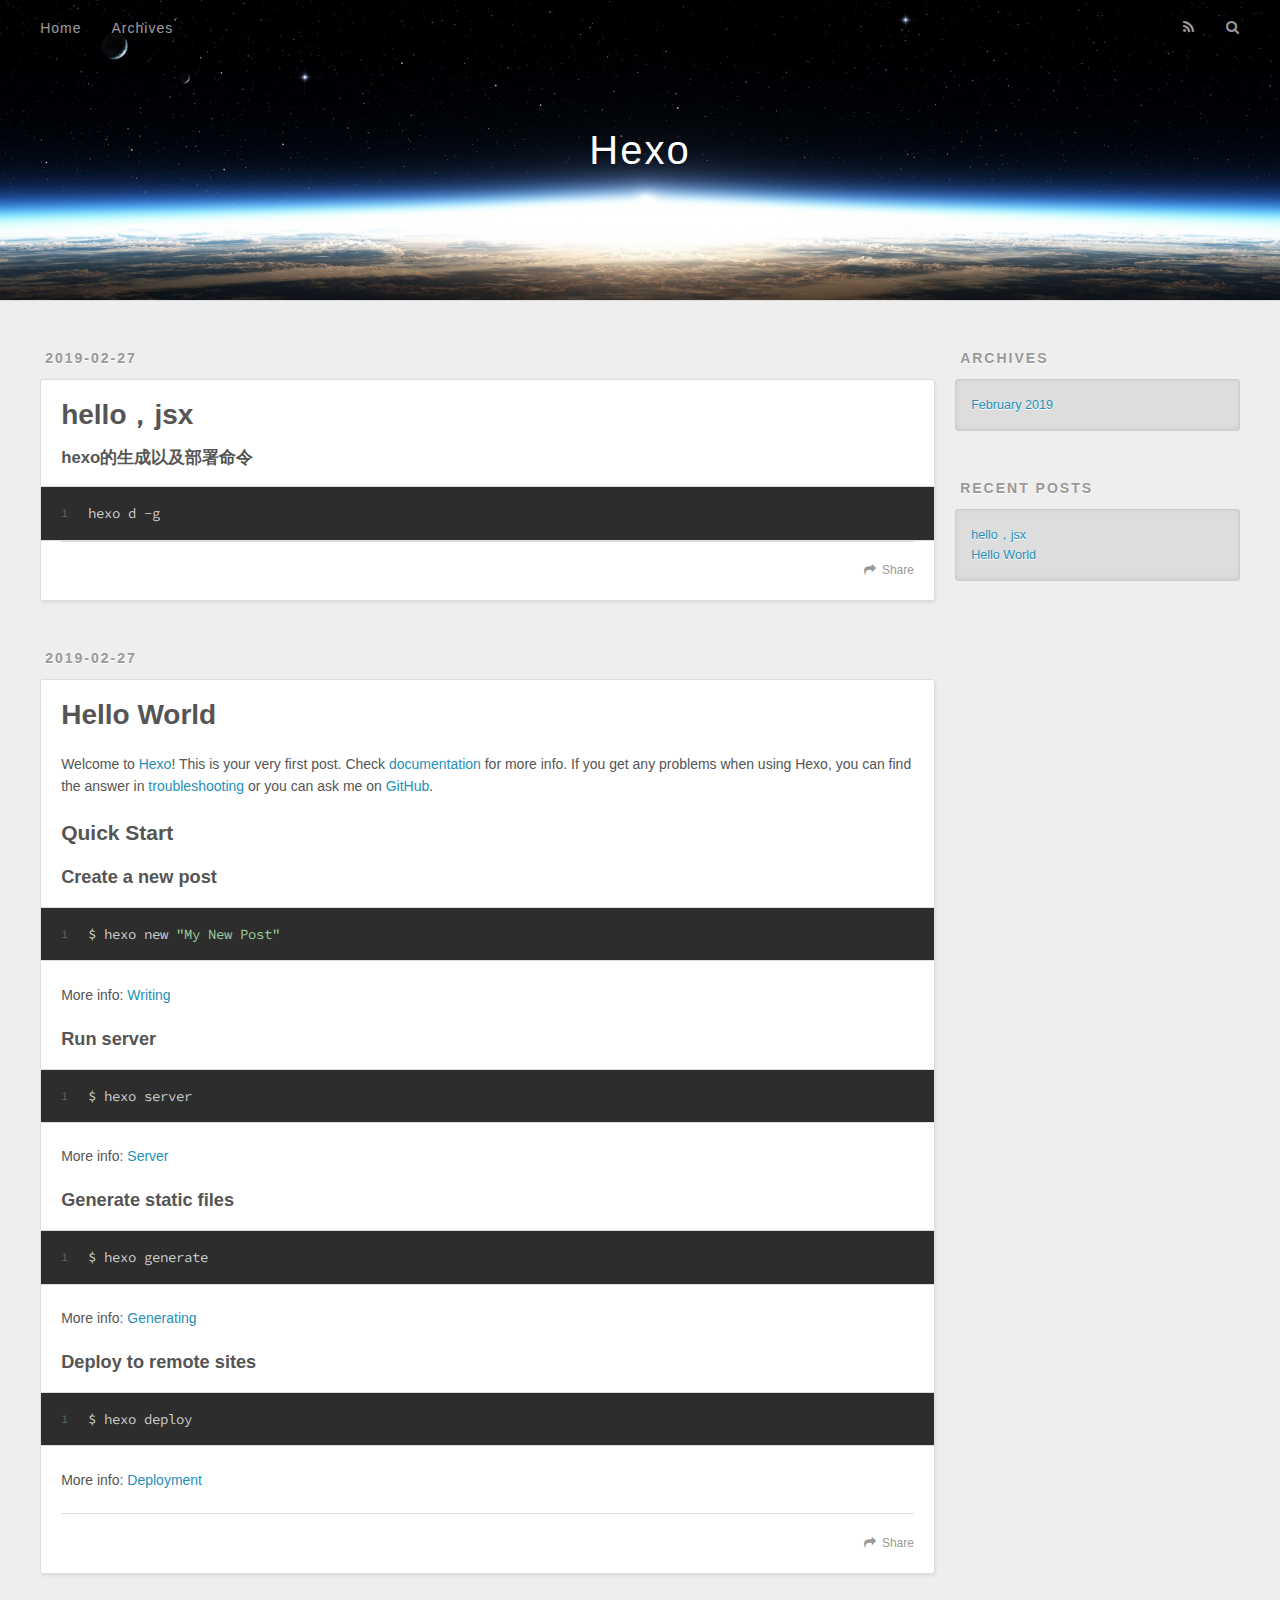
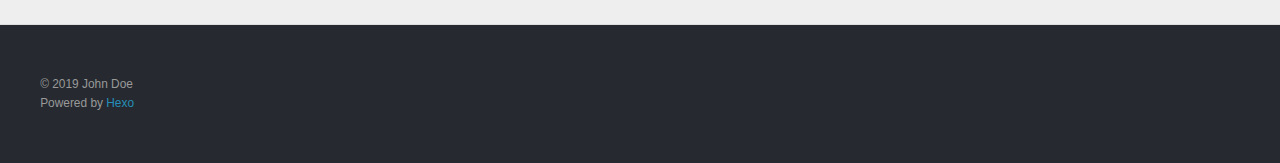
==== index.html @ 682e6e48 "Site updated: 2019-02-27 10:21:34" ====
<!DOCTYPE html>
<html>
<head><meta name="generator" content="Hexo 3.8.0">
  <meta charset="utf-8">
  

  
  <title>Hexo</title>
  <meta name="viewport" content="width=device-width, initial-scale=1, maximum-scale=1">
  <meta property="og:type" content="website">
<meta property="og:title" content="Hexo">
<meta property="og:url" content="http://yoursite.com/index.html">
<meta property="og:site_name" content="Hexo">
<meta property="og:locale" content="default">
<meta name="twitter:card" content="summary">
<meta name="twitter:title" content="Hexo">
  
    <link rel="alternate" href="/atom.xml" title="Hexo" type="application/atom+xml">
  
  
    <link rel="icon" href="/favicon.png">
  
  
    <link href="//fonts.googleapis.com/css?family=Source+Code+Pro" rel="stylesheet" type="text/css">
  
  <link rel="stylesheet" href="/css/style.css">
</head>
</html>
<body>
  <div id="container">
    <div id="wrap">
      <header id="header">
  <div id="banner"></div>
  <div id="header-outer" class="outer">
    <div id="header-title" class="inner">
      <h1 id="logo-wrap">
        <a href="/" id="logo">Hexo</a>
      </h1>
      
    </div>
    <div id="header-inner" class="inner">
      <nav id="main-nav">
        <a id="main-nav-toggle" class="nav-icon"></a>
        
          <a class="main-nav-link" href="/">Home</a>
        
          <a class="main-nav-link" href="/archives">Archives</a>
        
      </nav>
      <nav id="sub-nav">
        
          <a id="nav-rss-link" class="nav-icon" href="/atom.xml" title="RSS Feed"></a>
        
        <a id="nav-search-btn" class="nav-icon" title="Search"></a>
      </nav>
      <div id="search-form-wrap">
        <form action="//google.com/search" method="get" accept-charset="UTF-8" class="search-form"><input type="search" name="q" class="search-form-input" placeholder="Search"><button type="submit" class="search-form-submit">&#xF002;</button><input type="hidden" name="sitesearch" value="http://yoursite.com"></form>
      </div>
    </div>
  </div>
</header>
      <div class="outer">
        <section id="main">
  
    <article id="post-hello，jsx" class="article article-type-post" itemscope itemprop="blogPost">
  <div class="article-meta">
    <a href="/2019/02/27/hello，jsx/" class="article-date">
  <time datetime="2019-02-27T02:18:05.000Z" itemprop="datePublished">2019-02-27</time>
</a>
    
  </div>
  <div class="article-inner">
    
    
      <header class="article-header">
        
  
    <h1 itemprop="name">
      <a class="article-title" href="/2019/02/27/hello，jsx/">hello，jsx</a>
    </h1>
  

      </header>
    
    <div class="article-entry" itemprop="articleBody">
      
        <h4 id="hexo的生成以及部署命令"><a href="#hexo的生成以及部署命令" class="headerlink" title="hexo的生成以及部署命令"></a>hexo的生成以及部署命令</h4><figure class="highlight plain"><table><tr><td class="gutter"><pre><span class="line">1</span><br></pre></td><td class="code"><pre><span class="line">hexo d -g</span><br></pre></td></tr></table></figure>
      
    </div>
    <footer class="article-footer">
      <a data-url="http://yoursite.com/2019/02/27/hello，jsx/" data-id="cjsmkq6uz0000lksc12qudi3o" class="article-share-link">Share</a>
      
      
    </footer>
  </div>
  
</article>


  
    <article id="post-hello-world" class="article article-type-post" itemscope itemprop="blogPost">
  <div class="article-meta">
    <a href="/2019/02/27/hello-world/" class="article-date">
  <time datetime="2019-02-27T01:06:11.796Z" itemprop="datePublished">2019-02-27</time>
</a>
    
  </div>
  <div class="article-inner">
    
    
      <header class="article-header">
        
  
    <h1 itemprop="name">
      <a class="article-title" href="/2019/02/27/hello-world/">Hello World</a>
    </h1>
  

      </header>
    
    <div class="article-entry" itemprop="articleBody">
      
        <p>Welcome to <a href="https://hexo.io/" target="_blank" rel="noopener">Hexo</a>! This is your very first post. Check <a href="https://hexo.io/docs/" target="_blank" rel="noopener">documentation</a> for more info. If you get any problems when using Hexo, you can find the answer in <a href="https://hexo.io/docs/troubleshooting.html" target="_blank" rel="noopener">troubleshooting</a> or you can ask me on <a href="https://github.com/hexojs/hexo/issues" target="_blank" rel="noopener">GitHub</a>.</p>
<h2 id="Quick-Start"><a href="#Quick-Start" class="headerlink" title="Quick Start"></a>Quick Start</h2><h3 id="Create-a-new-post"><a href="#Create-a-new-post" class="headerlink" title="Create a new post"></a>Create a new post</h3><figure class="highlight bash"><table><tr><td class="gutter"><pre><span class="line">1</span><br></pre></td><td class="code"><pre><span class="line">$ hexo new <span class="string">"My New Post"</span></span><br></pre></td></tr></table></figure>
<p>More info: <a href="https://hexo.io/docs/writing.html" target="_blank" rel="noopener">Writing</a></p>
<h3 id="Run-server"><a href="#Run-server" class="headerlink" title="Run server"></a>Run server</h3><figure class="highlight bash"><table><tr><td class="gutter"><pre><span class="line">1</span><br></pre></td><td class="code"><pre><span class="line">$ hexo server</span><br></pre></td></tr></table></figure>
<p>More info: <a href="https://hexo.io/docs/server.html" target="_blank" rel="noopener">Server</a></p>
<h3 id="Generate-static-files"><a href="#Generate-static-files" class="headerlink" title="Generate static files"></a>Generate static files</h3><figure class="highlight bash"><table><tr><td class="gutter"><pre><span class="line">1</span><br></pre></td><td class="code"><pre><span class="line">$ hexo generate</span><br></pre></td></tr></table></figure>
<p>More info: <a href="https://hexo.io/docs/generating.html" target="_blank" rel="noopener">Generating</a></p>
<h3 id="Deploy-to-remote-sites"><a href="#Deploy-to-remote-sites" class="headerlink" title="Deploy to remote sites"></a>Deploy to remote sites</h3><figure class="highlight bash"><table><tr><td class="gutter"><pre><span class="line">1</span><br></pre></td><td class="code"><pre><span class="line">$ hexo deploy</span><br></pre></td></tr></table></figure>
<p>More info: <a href="https://hexo.io/docs/deployment.html" target="_blank" rel="noopener">Deployment</a></p>

      
    </div>
    <footer class="article-footer">
      <a data-url="http://yoursite.com/2019/02/27/hello-world/" data-id="cjsmkq6vf0001lksc6c0e99sz" class="article-share-link">Share</a>
      
      
    </footer>
  </div>
  
</article>


  


</section>
        
          <aside id="sidebar">
  
    

  
    

  
    
  
    
  <div class="widget-wrap">
    <h3 class="widget-title">Archives</h3>
    <div class="widget">
      <ul class="archive-list"><li class="archive-list-item"><a class="archive-list-link" href="/archives/2019/02/">February 2019</a></li></ul>
    </div>
  </div>


  
    
  <div class="widget-wrap">
    <h3 class="widget-title">Recent Posts</h3>
    <div class="widget">
      <ul>
        
          <li>
            <a href="/2019/02/27/hello，jsx/">hello，jsx</a>
          </li>
        
          <li>
            <a href="/2019/02/27/hello-world/">Hello World</a>
          </li>
        
      </ul>
    </div>
  </div>

  
</aside>
        
      </div>
      <footer id="footer">
  
  <div class="outer">
    <div id="footer-info" class="inner">
      &copy; 2019 John Doe<br>
      Powered by <a href="http://hexo.io/" target="_blank">Hexo</a>
    </div>
  </div>
</footer>
    </div>
    <nav id="mobile-nav">
  
    <a href="/" class="mobile-nav-link">Home</a>
  
    <a href="/archives" class="mobile-nav-link">Archives</a>
  
</nav>
    

<script src="//ajax.googleapis.com/ajax/libs/jquery/2.0.3/jquery.min.js"></script>


  <link rel="stylesheet" href="/fancybox/jquery.fancybox.css">
  <script src="/fancybox/jquery.fancybox.pack.js"></script>


<script src="/js/script.js"></script>



  </div>
</body>
</html>
---- css/style.css ----
body {
  width: 100%;
}
body:before,
body:after {
  content: "";
  display: table;
}
body:after {
  clear: both;
}
html,
body,
div,
span,
applet,
object,
iframe,
h1,
h2,
h3,
h4,
h5,
h6,
p,
blockquote,
pre,
a,
abbr,
acronym,
address,
big,
cite,
code,
del,
dfn,
em,
img,
ins,
kbd,
q,
s,
samp,
small,
strike,
strong,
sub,
sup,
tt,
var,
dl,
dt,
dd,
ol,
ul,
li,
fieldset,
form,
label,
legend,
table,
caption,
tbody,
tfoot,
thead,
tr,
th,
td {
  margin: 0;
  padding: 0;
  border: 0;
  outline: 0;
  font-weight: inherit;
  font-style: inherit;
  font-family: inherit;
  font-size: 100%;
  vertical-align: baseline;
}
body {
  line-height: 1;
  color: #000;
  background: #fff;
}
ol,
ul {
  list-style: none;
}
table {
  border-collapse: separate;
  border-spacing: 0;
  vertical-align: middle;
}
caption,
th,
td {
  text-align: left;
  font-weight: normal;
  vertical-align: middle;
}
a img {
  border: none;
}
input,
button {
  margin: 0;
  padding: 0;
}
input::-moz-focus-inner,
button::-moz-focus-inner {
  border: 0;
  padding: 0;
}
@font-face {
  font-family: FontAwesome;
  font-style: normal;
  font-weight: normal;
  src: url("fonts/fontawesome-webfont.eot?v=#4.0.3");
  src: url("fonts/fontawesome-webfont.eot?#iefix&v=#4.0.3") format("embedded-opentype"), url("fonts/fontawesome-webfont.woff?v=#4.0.3") format("woff"), url("fonts/fontawesome-webfont.ttf?v=#4.0.3") format("truetype"), url("fonts/fontawesome-webfont.svg#fontawesomeregular?v=#4.0.3") format("svg");
}
html,
body,
#container {
  height: 100%;
}
body {
  background: #eee;
  font: 14px -apple-system, BlinkMacSystemFont, "Segoe UI", "Roboto", "Oxygen", "Ubuntu", "Cantarell", "Fira Sans", "Droid Sans", "Helvetica Neue", sans-serif;
  -webkit-text-size-adjust: 100%;
}
.outer {
  max-width: 1220px;
  margin: 0 auto;
  padding: 0 20px;
}
.outer:before,
.outer:after {
  content: "";
  display: table;
}
.outer:after {
  clear: both;
}
.inner {
  display: inline;
  float: left;
  width: 98.33333333333333%;
  margin: 0 0.833333333333333%;
}
.left,
.alignleft {
  float: left;
}
.right,
.alignright {
  float: right;
}
.clear {
  clear: both;
}
#container {
  position: relative;
}
.mobile-nav-on {
  overflow: hidden;
}
#wrap {
  height: 100%;
  width: 100%;
  position: absolute;
  top: 0;
  left: 0;
  -webkit-transition: 0.2s ease-out;
  -moz-transition: 0.2s ease-out;
  -ms-transition: 0.2s ease-out;
  transition: 0.2s ease-out;
  z-index: 1;
  background: #eee;
}
.mobile-nav-on #wrap {
  left: 280px;
}
@media screen and (min-width: 768px) {
  #main {
    display: inline;
    float: left;
    width: 73.33333333333333%;
    margin: 0 0.833333333333333%;
  }
}
.article-date,
.article-category-link,
.archive-year,
.widget-title {
  text-decoration: none;
  text-transform: uppercase;
  letter-spacing: 2px;
  color: #999;
  margin-bottom: 1em;
  margin-left: 5px;
  line-height: 1em;
  text-shadow: 0 1px #fff;
  font-weight: bold;
}
.article-inner,
.archive-article-inner {
  background: #fff;
  -webkit-box-shadow: 1px 2px 3px #ddd;
  box-shadow: 1px 2px 3px #ddd;
  border: 1px solid #ddd;
  border-radius: 3px;
}
.article-entry h1,
.widget h1 {
  font-size: 2em;
}
.article-entry h2,
.widget h2 {
  font-size: 1.5em;
}
.article-entry h3,
.widget h3 {
  font-size: 1.3em;
}
.article-entry h4,
.widget h4 {
  font-size: 1.2em;
}
.article-entry h5,
.widget h5 {
  font-size: 1em;
}
.article-entry h6,
.widget h6 {
  font-size: 1em;
  color: #999;
}
.article-entry hr,
.widget hr {
  border: 1px dashed #ddd;
}
.article-entry strong,
.widget strong {
  font-weight: bold;
}
.article-entry em,
.widget em,
.article-entry cite,
.widget cite {
  font-style: italic;
}
.article-entry sup,
.widget sup,
.article-entry sub,
.widget sub {
  font-size: 0.75em;
  line-height: 0;
  position: relative;
  vertical-align: baseline;
}
.article-entry sup,
.widget sup {
  top: -0.5em;
}
.article-entry sub,
.widget sub {
  bottom: -0.2em;
}
.article-entry small,
.widget small {
  font-size: 0.85em;
}
.article-entry acronym,
.widget acronym,
.article-entry abbr,
.widget abbr {
  border-bottom: 1px dotted;
}
.article-entry ul,
.widget ul,
.article-entry ol,
.widget ol,
.article-entry dl,
.widget dl {
  margin: 0 20px;
  line-height: 1.6em;
}
.article-entry ul ul,
.widget ul ul,
.article-entry ol ul,
.widget ol ul,
.article-entry ul ol,
.widget ul ol,
.article-entry ol ol,
.widget ol ol {
  margin-top: 0;
  margin-bottom: 0;
}
.article-entry ul,
.widget ul {
  list-style: disc;
}
.article-entry ol,
.widget ol {
  list-style: decimal;
}
.article-entry dt,
.widget dt {
  font-weight: bold;
}
#header {
  height: 300px;
  position: relative;
  border-bottom: 1px solid #ddd;
}
#header:before,
#header:after {
  content: "";
  position: absolute;
  left: 0;
  right: 0;
  height: 40px;
}
#header:before {
  top: 0;
  background: -webkit-linear-gradient(rgba(0,0,0,0.2), transparent);
  background: -moz-linear-gradient(rgba(0,0,0,0.2), transparent);
  background: -ms-linear-gradient(rgba(0,0,0,0.2), transparent);
  background: linear-gradient(rgba(0,0,0,0.2), transparent);
}
#header:after {
  bottom: 0;
  background: -webkit-linear-gradient(transparent, rgba(0,0,0,0.2));
  background: -moz-linear-gradient(transparent, rgba(0,0,0,0.2));
  background: -ms-linear-gradient(transparent, rgba(0,0,0,0.2));
  background: linear-gradient(transparent, rgba(0,0,0,0.2));
}
#header-outer {
  height: 100%;
  position: relative;
}
#header-inner {
  position: relative;
  overflow: hidden;
}
#banner {
  position: absolute;
  top: 0;
  left: 0;
  width: 100%;
  height: 100%;
  background: url("images/banner.jpg") center #000;
  -webkit-background-size: cover;
  -moz-background-size: cover;
  background-size: cover;
  z-index: -1;
}
#header-title {
  text-align: center;
  height: 40px;
  position: absolute;
  top: 50%;
  left: 0;
  margin-top: -20px;
}
#logo,
#subtitle {
  text-decoration: none;
  color: #fff;
  font-weight: 300;
  text-shadow: 0 1px 4px rgba(0,0,0,0.3);
}
#logo {
  font-size: 40px;
  line-height: 40px;
  letter-spacing: 2px;
}
#subtitle {
  font-size: 16px;
  line-height: 16px;
  letter-spacing: 1px;
}
#subtitle-wrap {
  margin-top: 16px;
}
#main-nav {
  float: left;
  margin-left: -15px;
}
.nav-icon,
.main-nav-link {
  float: left;
  color: #fff;
  opacity: 0.6;
  text-decoration: none;
  text-shadow: 0 1px rgba(0,0,0,0.2);
  -webkit-transition: opacity 0.2s;
  -moz-transition: opacity 0.2s;
  -ms-transition: opacity 0.2s;
  transition: opacity 0.2s;
  display: block;
  padding: 20px 15px;
}
.nav-icon:hover,
.main-nav-link:hover {
  opacity: 1;
}
.nav-icon {
  font-family: FontAwesome;
  text-align: center;
  font-size: 14px;
  width: 14px;
  height: 14px;
  padding: 20px 15px;
  position: relative;
  cursor: pointer;
}
.main-nav-link {
  font-weight: 300;
  letter-spacing: 1px;
}
@media screen and (max-width: 479px) {
  .main-nav-link {
    display: none;
  }
}
#main-nav-toggle {
  display: none;
}
#main-nav-toggle:before {
  content: "\f0c9";
}
@media screen and (max-width: 479px) {
  #main-nav-toggle {
    display: block;
  }
}
#sub-nav {
  float: right;
  margin-right: -15px;
}
#nav-rss-link:before {
  content: "\f09e";
}
#nav-search-btn:before {
  content: "\f002";
}
#search-form-wrap {
  position: absolute;
  top: 15px;
  width: 150px;
  height: 30px;
  right: -150px;
  opacity: 0;
  -webkit-transition: 0.2s ease-out;
  -moz-transition: 0.2s ease-out;
  -ms-transition: 0.2s ease-out;
  transition: 0.2s ease-out;
}
#search-form-wrap.on {
  opacity: 1;
  right: 0;
}
@media screen and (max-width: 479px) {
  #search-form-wrap {
    width: 100%;
    right: -100%;
  }
}
.search-form {
  position: absolute;
  top: 0;
  left: 0;
  right: 0;
  background: #fff;
  padding: 5px 15px;
  border-radius: 15px;
  -webkit-box-shadow: 0 0 10px rgba(0,0,0,0.3);
  box-shadow: 0 0 10px rgba(0,0,0,0.3);
}
.search-form-input {
  border: none;
  background: none;
  color: #555;
  width: 100%;
  font: 13px -apple-system, BlinkMacSystemFont, "Segoe UI", "Roboto", "Oxygen", "Ubuntu", "Cantarell", "Fira Sans", "Droid Sans", "Helvetica Neue", sans-serif;
  outline: none;
}
.search-form-input::-webkit-search-results-decoration,
.search-form-input::-webkit-search-cancel-button {
  -webkit-appearance: none;
}
.search-form-submit {
  position: absolute;
  top: 50%;
  right: 10px;
  margin-top: -7px;
  font: 13px FontAwesome;
  border: none;
  background: none;
  color: #bbb;
  cursor: pointer;
}
.search-form-submit:hover,
.search-form-submit:focus {
  color: #777;
}
.article {
  margin: 50px 0;
}
.article-inner {
  overflow: hidden;
}
.article-meta:before,
.article-meta:after {
  content: "";
  display: table;
}
.article-meta:after {
  clear: both;
}
.article-date {
  float: left;
}
.article-category {
  float: left;
  line-height: 1em;
  color: #ccc;
  text-shadow: 0 1px #fff;
  margin-left: 8px;
}
.article-category:before {
  content: "\2022";
}
.article-category-link {
  margin: 0 12px 1em;
}
.article-header {
  padding: 20px 20px 0;
}
.article-title {
  text-decoration: none;
  font-size: 2em;
  font-weight: bold;
  color: #555;
  line-height: 1.1em;
  -webkit-transition: color 0.2s;
  -moz-transition: color 0.2s;
  -ms-transition: color 0.2s;
  transition: color 0.2s;
}
a.article-title:hover {
  color: #258fb8;
}
.article-entry {
  color: #555;
  padding: 0 20px;
}
.article-entry:before,
.article-entry:after {
  content: "";
  display: table;
}
.article-entry:after {
  clear: both;
}
.article-entry p,
.article-entry table {
  line-height: 1.6em;
  margin: 1.6em 0;
}
.article-entry h1,
.article-entry h2,
.article-entry h3,
.article-entry h4,
.article-entry h5,
.article-entry h6 {
  font-weight: bold;
}
.article-entry h1,
.article-entry h2,
.article-entry h3,
.article-entry h4,
.article-entry h5,
.article-entry h6 {
  line-height: 1.1em;
  margin: 1.1em 0;
}
.article-entry a {
  color: #258fb8;
  text-decoration: none;
}
.article-entry a:hover {
  text-decoration: underline;
}
.article-entry ul,
.article-entry ol,
.article-entry dl {
  margin-top: 1.6em;
  margin-bottom: 1.6em;
}
.article-entry img,
.article-entry video {
  max-width: 100%;
  height: auto;
  display: block;
  margin: auto;
}
.article-entry iframe {
  border: none;
}
.article-entry table {
  width: 100%;
  border-collapse: collapse;
  border-spacing: 0;
}
.article-entry th {
  font-weight: bold;
  border-bottom: 3px solid #ddd;
  padding-bottom: 0.5em;
}
.article-entry td {
  border-bottom: 1px solid #ddd;
  padding: 10px 0;
}
.article-entry blockquote {
  font-family: Georgia, "Times New Roman", serif;
  font-size: 1.4em;
  margin: 1.6em 20px;
  text-align: center;
}
.article-entry blockquote footer {
  font-size: 14px;
  margin: 1.6em 0;
  font-family: -apple-system, BlinkMacSystemFont, "Segoe UI", "Roboto", "Oxygen", "Ubuntu", "Cantarell", "Fira Sans", "Droid Sans", "Helvetica Neue", sans-serif;
}
.article-entry blockquote footer cite:before {
  content: "—";
  padding: 0 0.5em;
}
.article-entry .pullquote {
  text-align: left;
  width: 45%;
  margin: 0;
}
.article-entry .pullquote.left {
  margin-left: 0.5em;
  margin-right: 1em;
}
.article-entry .pullquote.right {
  margin-right: 0.5em;
  margin-left: 1em;
}
.article-entry .caption {
  color: #999;
  display: block;
  font-size: 0.9em;
  margin-top: 0.5em;
  position: relative;
  text-align: center;
}
.article-entry .video-container {
  position: relative;
  padding-top: 56.25%;
  height: 0;
  overflow: hidden;
}
.article-entry .video-container iframe,
.article-entry .video-container object,
.article-entry .video-container embed {
  position: absolute;
  top: 0;
  left: 0;
  width: 100%;
  height: 100%;
  margin-top: 0;
}
.article-more-link a {
  display: inline-block;
  line-height: 1em;
  padding: 6px 15px;
  border-radius: 15px;
  background: #eee;
  color: #999;
  text-shadow: 0 1px #fff;
  text-decoration: none;
}
.article-more-link a:hover {
  background: #258fb8;
  color: #fff;
  text-decoration: none;
  text-shadow: 0 1px #1e7293;
}
.article-footer {
  font-size: 0.85em;
  line-height: 1.6em;
  border-top: 1px solid #ddd;
  padding-top: 1.6em;
  margin: 0 20px 20px;
}
.article-footer:before,
.article-footer:after {
  content: "";
  display: table;
}
.article-footer:after {
  clear: both;
}
.article-footer a {
  color: #999;
  text-decoration: none;
}
.article-footer a:hover {
  color: #555;
}
.article-tag-list-item {
  float: left;
  margin-right: 10px;
}
.article-tag-list-link:before {
  content: "#";
}
.article-comment-link {
  float: right;
}
.article-comment-link:before {
  content: "\f075";
  font-family: FontAwesome;
  padding-right: 8px;
}
.article-share-link {
  cursor: pointer;
  float: right;
  margin-left: 20px;
}
.article-share-link:before {
  content: "\f064";
  font-family: FontAwesome;
  padding-right: 6px;
}
#article-nav {
  position: relative;
}
#article-nav:before,
#article-nav:after {
  content: "";
  display: table;
}
#article-nav:after {
  clear: both;
}
@media screen and (min-width: 768px) {
  #article-nav {
    margin: 50px 0;
  }
  #article-nav:before {
    width: 8px;
    height: 8px;
    position: absolute;
    top: 50%;
    left: 50%;
    margin-top: -4px;
    margin-left: -4px;
    content: "";
    border-radius: 50%;
    background: #ddd;
    -webkit-box-shadow: 0 1px 2px #fff;
    box-shadow: 0 1px 2px #fff;
  }
}
.article-nav-link-wrap {
  text-decoration: none;
  text-shadow: 0 1px #fff;
  color: #999;
  -webkit-box-sizing: border-box;
  -moz-box-sizing: border-box;
  box-sizing: border-box;
  margin-top: 50px;
  text-align: center;
  display: block;
}
.article-nav-link-wrap:hover {
  color: #555;
}
@media screen and (min-width: 768px) {
  .article-nav-link-wrap {
    width: 50%;
    margin-top: 0;
  }
}
@media screen and (min-width: 768px) {
  #article-nav-newer {
    float: left;
    text-align: right;
    padding-right: 20px;
  }
}
@media screen and (min-width: 768px) {
  #article-nav-older {
    float: right;
    text-align: left;
    padding-left: 20px;
  }
}
.article-nav-caption {
  text-transform: uppercase;
  letter-spacing: 2px;
  color: #ddd;
  line-height: 1em;
  font-weight: bold;
}
#article-nav-newer .article-nav-caption {
  margin-right: -2px;
}
.article-nav-title {
  font-size: 0.85em;
  line-height: 1.6em;
  margin-top: 0.5em;
}
.article-share-box {
  position: absolute;
  display: none;
  background: #fff;
  -webkit-box-shadow: 1px 2px 10px rgba(0,0,0,0.2);
  box-shadow: 1px 2px 10px rgba(0,0,0,0.2);
  border-radius: 3px;
  margin-left: -145px;
  overflow: hidden;
  z-index: 1;
}
.article-share-box.on {
  display: block;
}
.article-share-input {
  width: 100%;
  background: none;
  -webkit-box-sizing: border-box;
  -moz-box-sizing: border-box;
  box-sizing: border-box;
  font: 14px -apple-system, BlinkMacSystemFont, "Segoe UI", "Roboto", "Oxygen", "Ubuntu", "Cantarell", "Fira Sans", "Droid Sans", "Helvetica Neue", sans-serif;
  padding: 0 15px;
  color: #555;
  outline: none;
  border: 1px solid #ddd;
  border-radius: 3px 3px 0 0;
  height: 36px;
  line-height: 36px;
}
.article-share-links {
  background: #eee;
}
.article-share-links:before,
.article-share-links:after {
  content: "";
  display: table;
}
.article-share-links:after {
  clear: both;
}
.article-share-twitter,
.article-share-facebook,
.article-share-pinterest,
.article-share-google {
  width: 50px;
  height: 36px;
  display: block;
  float: left;
  position: relative;
  color: #999;
  text-shadow: 0 1px #fff;
}
.article-share-twitter:before,
.article-share-facebook:before,
.article-share-pinterest:before,
.article-share-google:before {
  font-size: 20px;
  font-family: FontAwesome;
  width: 20px;
  height: 20px;
  position: absolute;
  top: 50%;
  left: 50%;
  margin-top: -10px;
  margin-left: -10px;
  text-align: center;
}
.article-share-twitter:hover,
.article-share-facebook:hover,
.article-share-pinterest:hover,
.article-share-google:hover {
  color: #fff;
}
.article-share-twitter:before {
  content: "\f099";
}
.article-share-twitter:hover {
  background: #00aced;
  text-shadow: 0 1px #008abe;
}
.article-share-facebook:before {
  content: "\f09a";
}
.article-share-facebook:hover {
  background: #3b5998;
  text-shadow: 0 1px #2f477a;
}
.article-share-pinterest:before {
  content: "\f0d2";
}
.article-share-pinterest:hover {
  background: #cb2027;
  text-shadow: 0 1px #a21a1f;
}
.article-share-google:before {
  content: "\f0d5";
}
.article-share-google:hover {
  background: #dd4b39;
  text-shadow: 0 1px #be3221;
}
.article-gallery {
  background: #000;
  position: relative;
}
.article-gallery-photos {
  position: relative;
  overflow: hidden;
}
.article-gallery-img {
  display: none;
  max-width: 100%;
}
.article-gallery-img:first-child {
  display: block;
}
.article-gallery-img.loaded {
  position: absolute;
  display: block;
}
.article-gallery-img img {
  display: block;
  max-width: 100%;
  margin: 0 auto;
}
#comments {
  background: #fff;
  -webkit-box-shadow: 1px 2px 3px #ddd;
  box-shadow: 1px 2px 3px #ddd;
  padding: 20px;
  border: 1px solid #ddd;
  border-radius: 3px;
  margin: 50px 0;
}
#comments a {
  color: #258fb8;
}
.archives-wrap {
  margin: 50px 0;
}
.archives:before,
.archives:after {
  content: "";
  display: table;
}
.archives:after {
  clear: both;
}
.archive-year-wrap {
  margin-bottom: 1em;
}
.archives {
  -webkit-column-gap: 10px;
  -moz-column-gap: 10px;
  column-gap: 10px;
}
@media screen and (min-width: 480px) and (max-width: 767px) {
  .archives {
    -webkit-column-count: 2;
    -moz-column-count: 2;
    column-count: 2;
  }
}
@media screen and (min-width: 768px) {
  .archives {
    -webkit-column-count: 3;
    -moz-column-count: 3;
    column-count: 3;
  }
}
.archive-article {
  -webkit-column-break-inside: avoid;
  page-break-inside: avoid;
  overflow: hidden;
  break-inside: avoid-column;
}
.archive-article-inner {
  padding: 10px;
  margin-bottom: 15px;
}
.archive-article-title {
  text-decoration: none;
  font-weight: bold;
  color: #555;
  -webkit-transition: color 0.2s;
  -moz-transition: color 0.2s;
  -ms-transition: color 0.2s;
  transition: color 0.2s;
  line-height: 1.6em;
}
.archive-article-title:hover {
  color: #258fb8;
}
.archive-article-footer {
  margin-top: 1em;
}
.archive-article-date {
  color: #999;
  text-decoration: none;
  font-size: 0.85em;
  line-height: 1em;
  margin-bottom: 0.5em;
  display: block;
}
#page-nav {
  margin: 50px auto;
  background: #fff;
  -webkit-box-shadow: 1px 2px 3px #ddd;
  box-shadow: 1px 2px 3px #ddd;
  border: 1px solid #ddd;
  border-radius: 3px;
  text-align: center;
  color: #999;
  overflow: hidden;
}
#page-nav:before,
#page-nav:after {
  content: "";
  display: table;
}
#page-nav:after {
  clear: both;
}
#page-nav a,
#page-nav span {
  padding: 10px 20px;
  line-height: 1;
  height: 2ex;
}
#page-nav a {
  color: #999;
  text-decoration: none;
}
#page-nav a:hover {
  background: #999;
  color: #fff;
}
#page-nav .prev {
  float: left;
}
#page-nav .next {
  float: right;
}
#page-nav .page-number {
  display: inline-block;
}
@media screen and (max-width: 479px) {
  #page-nav .page-number {
    display: none;
  }
}
#page-nav .current {
  color: #555;
  font-weight: bold;
}
#page-nav .space {
  color: #ddd;
}
#footer {
  background: #262a30;
  padding: 50px 0;
  border-top: 1px solid #ddd;
  color: #999;
}
#footer a {
  color: #258fb8;
  text-decoration: none;
}
#footer a:hover {
  text-decoration: underline;
}
#footer-info {
  line-height: 1.6em;
  font-size: 0.85em;
}
.article-entry pre,
.article-entry .highlight {
  background: #2d2d2d;
  margin: 0 -20px;
  padding: 15px 20px;
  border-style: solid;
  border-color: #ddd;
  border-width: 1px 0;
  overflow: auto;
  color: #ccc;
  line-height: 22.400000000000002px;
}
.article-entry .highlight .gutter pre,
.article-entry .gist .gist-file .gist-data .line-numbers {
  color: #666;
  font-size: 0.85em;
}
.article-entry pre,
.article-entry code {
  font-family: "Source Code Pro", Consolas, Monaco, Menlo, Consolas, monospace;
}
.article-entry code {
  background: #eee;
  text-shadow: 0 1px #fff;
  padding: 0 0.3em;
}
.article-entry pre code {
  background: none;
  text-shadow: none;
  padding: 0;
}
.article-entry .highlight pre {
  border: none;
  margin: 0;
  padding: 0;
}
.article-entry .highlight table {
  margin: 0;
  width: auto;
}
.article-entry .highlight td {
  border: none;
  padding: 0;
}
.article-entry .highlight figcaption {
  font-size: 0.85em;
  color: #999;
  line-height: 1em;
  margin-bottom: 1em;
}
.article-entry .highlight figcaption:before,
.article-entry .highlight figcaption:after {
  content: "";
  display: table;
}
.article-entry .highlight figcaption:after {
  clear: both;
}
.article-entry .highlight figcaption a {
  float: right;
}
.article-entry .highlight .gutter pre {
  text-align: right;
  padding-right: 20px;
}
.article-entry .highlight .line {
  height: 22.400000000000002px;
}
.article-entry .highlight .line.marked {
  background: #515151;
}
.article-entry .gist {
  margin: 0 -20px;
  border-style: solid;
  border-color: #ddd;
  border-width: 1px 0;
  background: #2d2d2d;
  padding: 15px 20px 15px 0;
}
.article-entry .gist .gist-file {
  border: none;
  font-family: "Source Code Pro", Consolas, Monaco, Menlo, Consolas, monospace;
  margin: 0;
}
.article-entry .gist .gist-file .gist-data {
  background: none;
  border: none;
}
.article-entry .gist .gist-file .gist-data .line-numbers {
  background: none;
  border: none;
  padding: 0 20px 0 0;
}
.article-entry .gist .gist-file .gist-data .line-data {
  padding: 0 !important;
}
.article-entry .gist .gist-file .highlight {
  margin: 0;
  padding: 0;
  border: none;
}
.article-entry .gist .gist-file .gist-meta {
  background: #2d2d2d;
  color: #999;
  font: 0.85em -apple-system, BlinkMacSystemFont, "Segoe UI", "Roboto", "Oxygen", "Ubuntu", "Cantarell", "Fira Sans", "Droid Sans", "Helvetica Neue", sans-serif;
  text-shadow: 0 0;
  padding: 0;
  margin-top: 1em;
  margin-left: 20px;
}
.article-entry .gist .gist-file .gist-meta a {
  color: #258fb8;
  font-weight: normal;
}
.article-entry .gist .gist-file .gist-meta a:hover {
  text-decoration: underline;
}
pre .comment,
pre .title {
  color: #999;
}
pre .variable,
pre .attribute,
pre .tag,
pre .regexp,
pre .ruby .constant,
pre .xml .tag .title,
pre .xml .pi,
pre .xml .doctype,
pre .html .doctype,
pre .css .id,
pre .css .class,
pre .css .pseudo {
  color: #f2777a;
}
pre .number,
pre .preprocessor,
pre .built_in,
pre .literal,
pre .params,
pre .constant {
  color: #f99157;
}
pre .class,
pre .ruby .class .title,
pre .css .rules .attribute {
  color: #9c9;
}
pre .string,
pre .value,
pre .inheritance,
pre .header,
pre .ruby .symbol,
pre .xml .cdata {
  color: #9c9;
}
pre .css .hexcolor {
  color: #6cc;
}
pre .function,
pre .python .decorator,
pre .python .title,
pre .ruby .function .title,
pre .ruby .title .keyword,
pre .perl .sub,
pre .javascript .title,
pre .coffeescript .title {
  color: #69c;
}
pre .keyword,
pre .javascript .function {
  color: #c9c;
}
@media screen and (max-width: 479px) {
  #mobile-nav {
    position: absolute;
    top: 0;
    left: 0;
    width: 280px;
    height: 100%;
    background: #191919;
    border-right: 1px solid #fff;
  }
}
@media screen and (max-width: 479px) {
  .mobile-nav-link {
    display: block;
    color: #999;
    text-decoration: none;
    padding: 15px 20px;
    font-weight: bold;
  }
  .mobile-nav-link:hover {
    color: #fff;
  }
}
@media screen and (min-width: 768px) {
  #sidebar {
    display: inline;
    float: left;
    width: 23.333333333333332%;
    margin: 0 0.833333333333333%;
  }
}
.widget-wrap {
  margin: 50px 0;
}
.widget {
  color: #777;
  text-shadow: 0 1px #fff;
  background: #ddd;
  -webkit-box-shadow: 0 -1px 4px #ccc inset;
  box-shadow: 0 -1px 4px #ccc inset;
  border: 1px solid #ccc;
  padding: 15px;
  border-radius: 3px;
}
.widget a {
  color: #258fb8;
  text-decoration: none;
}
.widget a:hover {
  text-decoration: underline;
}
.widget ul ul,
.widget ol ul,
.widget dl ul,
.widget ul ol,
.widget ol ol,
.widget dl ol,
.widget ul dl,
.widget ol dl,
.widget dl dl {
  margin-left: 15px;
  list-style: disc;
}
.widget {
  line-height: 1.6em;
  word-wrap: break-word;
  font-size: 0.9em;
}
.widget ul,
.widget ol {
  list-style: none;
  margin: 0;
}
.widget ul ul,
.widget ol ul,
.widget ul ol,
.widget ol ol {
  margin: 0 20px;
}
.widget ul ul,
.widget ol ul {
  list-style: disc;
}
.widget ul ol,
.widget ol ol {
  list-style: decimal;
}
.category-list-count,
.tag-list-count,
.archive-list-count {
  padding-left: 5px;
  color: #999;
  font-size: 0.85em;
}
.category-list-count:before,
.tag-list-count:before,
.archive-list-count:before {
  content: "(";
}
.category-list-count:after,
.tag-list-count:after,
.archive-list-count:after {
  content: ")";
}
.tagcloud a {
  margin-right: 5px;
  display: inline-block;
}
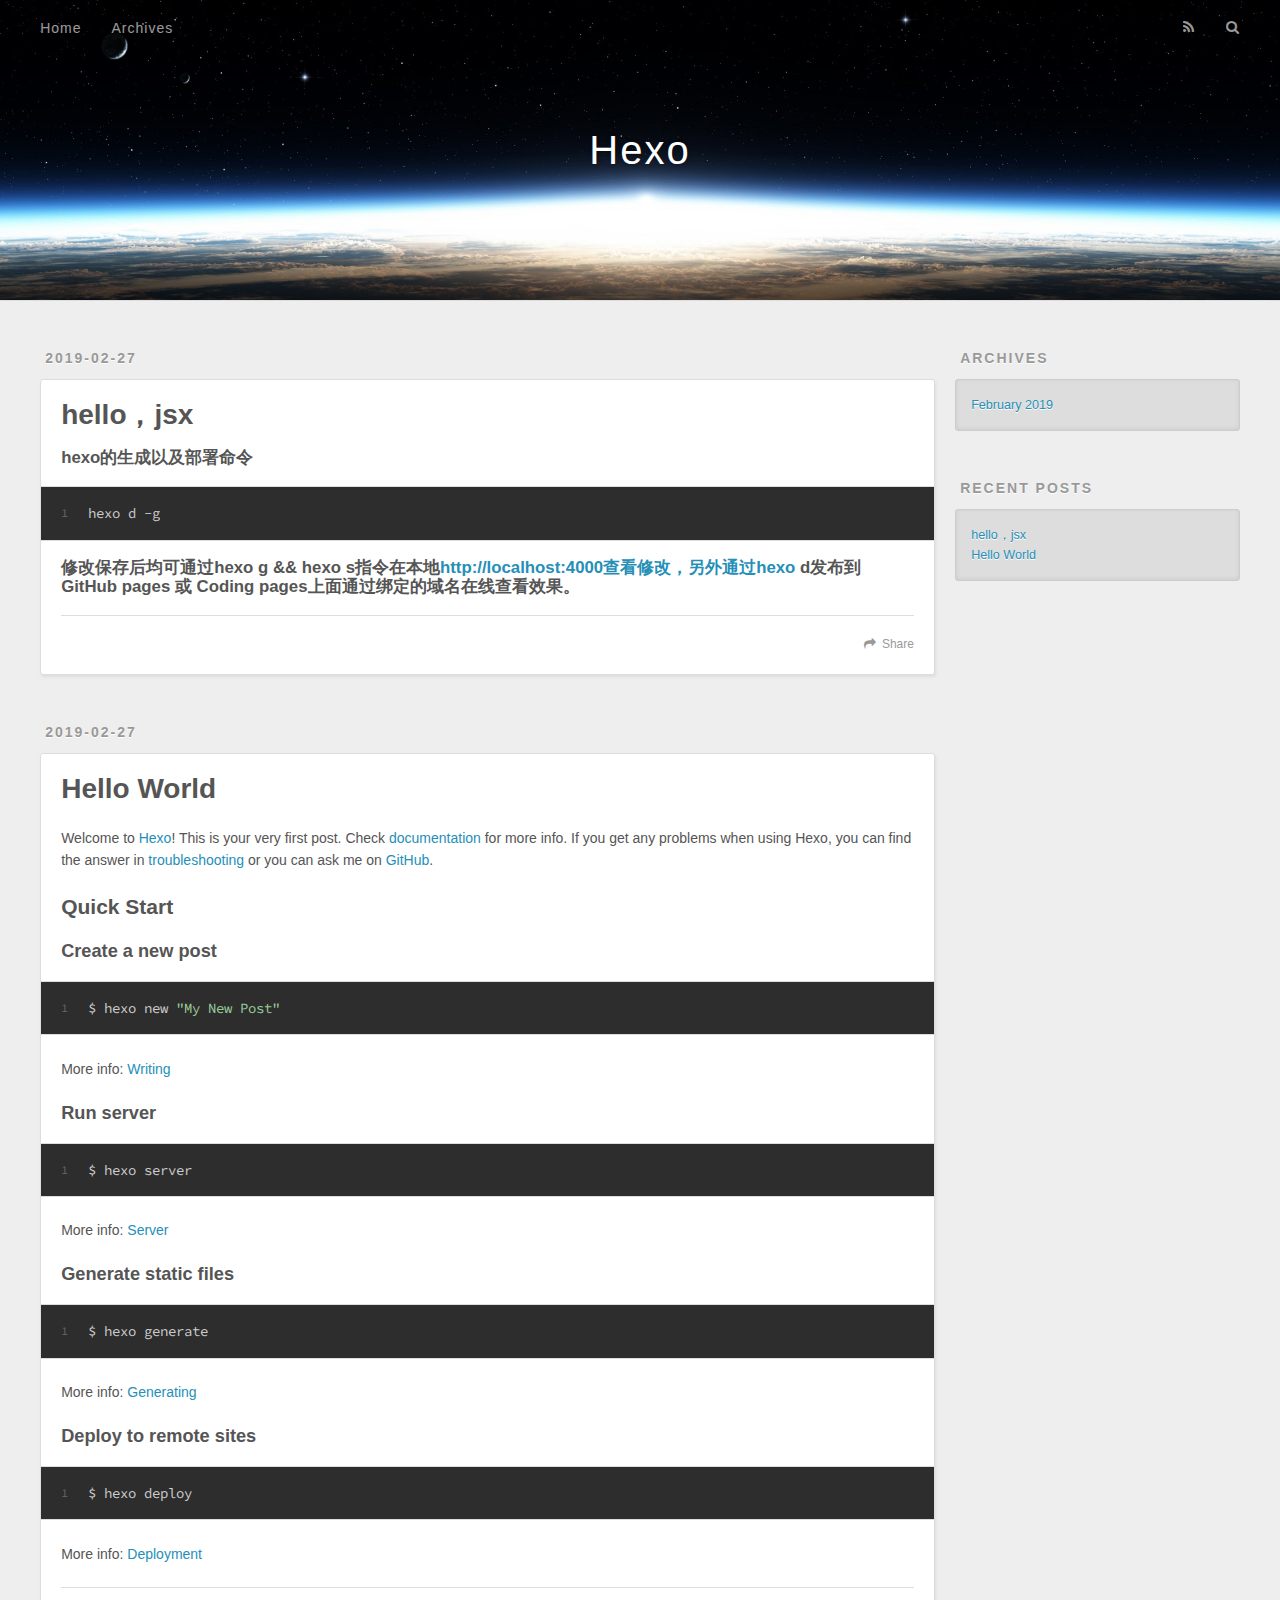
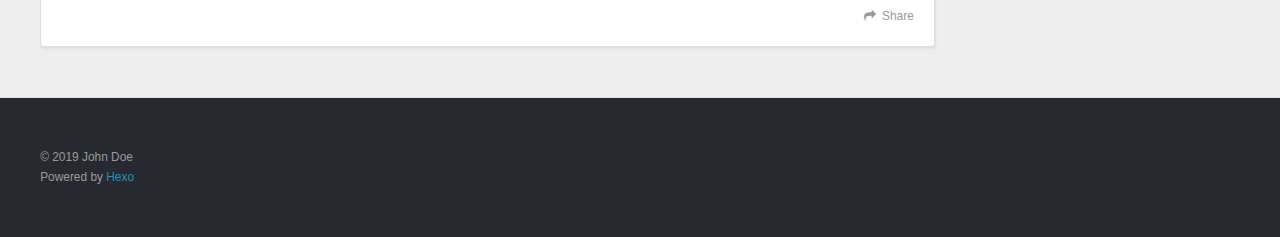
==== commit 6341c2bb: "Site updated: 2019-02-27 10:34:28" ====
--- a/index.html
+++ b/index.html
@@ -85,10 +85,11 @@
     <div class="article-entry" itemprop="articleBody">
       
         <h4 id="hexo的生成以及部署命令"><a href="#hexo的生成以及部署命令" class="headerlink" title="hexo的生成以及部署命令"></a>hexo的生成以及部署命令</h4><figure class="highlight plain"><table><tr><td class="gutter"><pre><span class="line">1</span><br></pre></td><td class="code"><pre><span class="line">hexo d -g</span><br></pre></td></tr></table></figure>
+<h4 id="修改保存后均可通过hexo-g-amp-amp-hexo-s指令在本地http-localhost-4000查看修改，另外通过hexo-d发布到GitHub-pages-或-Coding-pages上面通过绑定的域名在线查看效果。"><a href="#修改保存后均可通过hexo-g-amp-amp-hexo-s指令在本地http-localhost-4000查看修改，另外通过hexo-d发布到GitHub-pages-或-Coding-pages上面通过绑定的域名在线查看效果。" class="headerlink" title="修改保存后均可通过hexo g &amp;&amp; hexo s指令在本地http://localhost:4000查看修改，另外通过hexo d发布到GitHub pages 或 Coding pages上面通过绑定的域名在线查看效果。"></a>修改保存后均可通过hexo g &amp;&amp; hexo s指令在本地<a href="http://localhost:4000查看修改，另外通过hexo" target="_blank" rel="noopener">http://localhost:4000查看修改，另外通过hexo</a> d发布到GitHub pages 或 Coding pages上面通过绑定的域名在线查看效果。</h4>
       
     </div>
     <footer class="article-footer">
-      <a data-url="http://yoursite.com/2019/02/27/hello，jsx/" data-id="cjsmkq6uz0000lksc12qudi3o" class="article-share-link">Share</a>
+      <a data-url="http://yoursite.com/2019/02/27/hello，jsx/" data-id="cjsml64zz00013kscvdggdtcy" class="article-share-link">Share</a>
       
       
     </footer>
@@ -133,7 +134,7 @@
       
     </div>
     <footer class="article-footer">
-      <a data-url="http://yoursite.com/2019/02/27/hello-world/" data-id="cjsmkq6vf0001lksc6c0e99sz" class="article-share-link">Share</a>
+      <a data-url="http://yoursite.com/2019/02/27/hello-world/" data-id="cjsml64zs00003kscykyqmmob" class="article-share-link">Share</a>
       
       
     </footer>
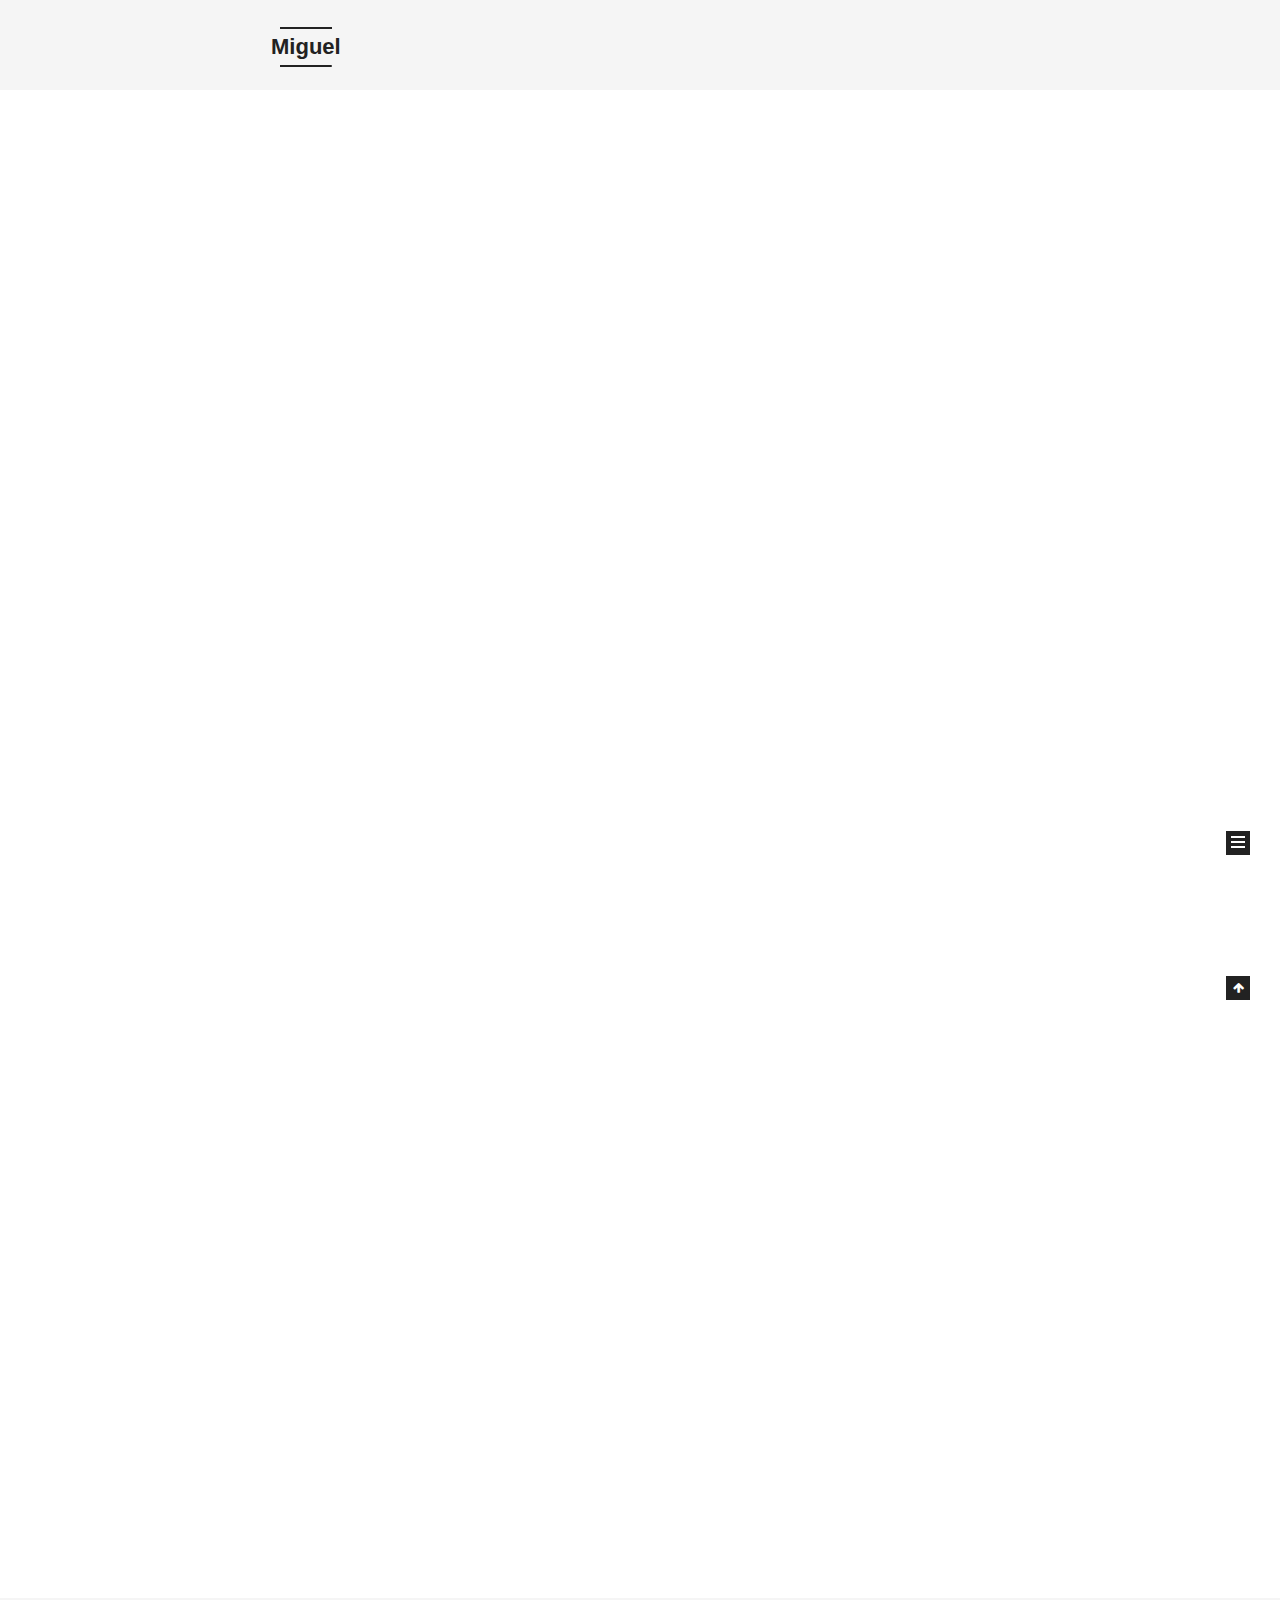
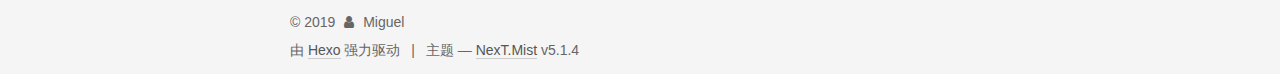
==== commit 8e78a69f: "Site updated: 2019-02-27 13:46:03" ====
--- a/index.html
+++ b/index.html
@@ -1,127 +1,429 @@
 <!DOCTYPE html>
-<html>
+
+
+
+  
+
+
+<html class="theme-next mist use-motion" lang="zh-Hans">
 <head><meta name="generator" content="Hexo 3.8.0">
-  <meta charset="utf-8">
-  
-
-  
-  <title>Hexo</title>
-  <meta name="viewport" content="width=device-width, initial-scale=1, maximum-scale=1">
-  <meta property="og:type" content="website">
-<meta property="og:title" content="Hexo">
-<meta property="og:url" content="http://yoursite.com/index.html">
-<meta property="og:site_name" content="Hexo">
-<meta property="og:locale" content="default">
+  <meta charset="UTF-8">
+<meta http-equiv="X-UA-Compatible" content="IE=edge">
+<meta name="viewport" content="width=device-width, initial-scale=1, maximum-scale=1">
+<meta name="theme-color" content="#222">
+
+
+
+
+
+
+
+
+
+<meta http-equiv="Cache-Control" content="no-transform">
+<meta http-equiv="Cache-Control" content="no-siteapp">
+
+
+
+
+
+
+
+
+
+
+
+
+
+
+
+
+  
+  
+  <link href="/lib/fancybox/source/jquery.fancybox.css?v=2.1.5" rel="stylesheet" type="text/css">
+
+
+
+
+
+
+
+<link href="/lib/font-awesome/css/font-awesome.min.css?v=4.6.2" rel="stylesheet" type="text/css">
+
+<link href="/css/main.css?v=5.1.4" rel="stylesheet" type="text/css">
+
+
+  <link rel="apple-touch-icon" sizes="180x180" href="/images/apple-touch-icon-next.png?v=5.1.4">
+
+
+  <link rel="icon" type="image/png" sizes="32x32" href="/images/favicon-32x32-next.png?v=5.1.4">
+
+
+  <link rel="icon" type="image/png" sizes="16x16" href="/images/favicon-16x16-next.png?v=5.1.4">
+
+
+  <link rel="mask-icon" href="/images/logo.svg?v=5.1.4" color="#222">
+
+
+
+
+
+  <meta name="keywords" content="Hexo, NexT">
+
+
+
+
+
+
+
+
+
+
+<meta name="description" content="Miguel个人站，主要涉及后端技术知识，奇闻趣事，以及不定期分享面试真题">
+<meta property="og:type" content="website">
+<meta property="og:title" content="Miguel">
+<meta property="og:url" content="https://qinz912.github.io/index.html">
+<meta property="og:site_name" content="Miguel">
+<meta property="og:description" content="Miguel个人站，主要涉及后端技术知识，奇闻趣事，以及不定期分享面试真题">
+<meta property="og:locale" content="zh-Hans">
 <meta name="twitter:card" content="summary">
-<meta name="twitter:title" content="Hexo">
-  
-    <link rel="alternate" href="/atom.xml" title="Hexo" type="application/atom+xml">
-  
-  
-    <link rel="icon" href="/favicon.png">
-  
-  
-    <link href="//fonts.googleapis.com/css?family=Source+Code+Pro" rel="stylesheet" type="text/css">
-  
-  <link rel="stylesheet" href="/css/style.css">
+<meta name="twitter:title" content="Miguel">
+<meta name="twitter:description" content="Miguel个人站，主要涉及后端技术知识，奇闻趣事，以及不定期分享面试真题">
+
+
+
+<script type="text/javascript" id="hexo.configurations">
+  var NexT = window.NexT || {};
+  var CONFIG = {
+    root: '/',
+    scheme: 'Mist',
+    version: '5.1.4',
+    sidebar: {"position":"left","display":"post","offset":12,"b2t":false,"scrollpercent":false,"onmobile":false},
+    fancybox: true,
+    tabs: true,
+    motion: {"enable":true,"async":false,"transition":{"post_block":"fadeIn","post_header":"slideDownIn","post_body":"slideDownIn","coll_header":"slideLeftIn","sidebar":"slideUpIn"}},
+    duoshuo: {
+      userId: '0',
+      author: '博主'
+    },
+    algolia: {
+      applicationID: '',
+      apiKey: '',
+      indexName: '',
+      hits: {"per_page":10},
+      labels: {"input_placeholder":"Search for Posts","hits_empty":"We didn't find any results for the search: ${query}","hits_stats":"${hits} results found in ${time} ms"}
+    }
+  };
+</script>
+
+
+
+  <link rel="canonical" href="https://qinz912.github.io/">
+
+
+
+
+
+  <title>Miguel</title>
+  
+
+
+
+
+
+
+
+
 </head>
-</html>
-<body>
-  <div id="container">
-    <div id="wrap">
-      <header id="header">
-  <div id="banner"></div>
-  <div id="header-outer" class="outer">
-    <div id="header-title" class="inner">
-      <h1 id="logo-wrap">
-        <a href="/" id="logo">Hexo</a>
-      </h1>
-      
+
+<body itemscope itemtype="http://schema.org/WebPage" lang="zh-Hans">
+
+  
+  
+    
+  
+
+  <div class="container sidebar-position-left 
+  page-home">
+    <div class="headband"></div>
+
+    <header id="header" class="header" itemscope itemtype="http://schema.org/WPHeader">
+      <div class="header-inner"><div class="site-brand-wrapper">
+  <div class="site-meta ">
+    
+
+    <div class="custom-logo-site-title">
+      <a href="/" class="brand" rel="start">
+        <span class="logo-line-before"><i></i></span>
+        <span class="site-title">Miguel</span>
+        <span class="logo-line-after"><i></i></span>
+      </a>
     </div>
-    <div id="header-inner" class="inner">
-      <nav id="main-nav">
-        <a id="main-nav-toggle" class="nav-icon"></a>
-        
-          <a class="main-nav-link" href="/">Home</a>
-        
-          <a class="main-nav-link" href="/archives">Archives</a>
-        
-      </nav>
-      <nav id="sub-nav">
-        
-          <a id="nav-rss-link" class="nav-icon" href="/atom.xml" title="RSS Feed"></a>
-        
-        <a id="nav-search-btn" class="nav-icon" title="Search"></a>
-      </nav>
-      <div id="search-form-wrap">
-        <form action="//google.com/search" method="get" accept-charset="UTF-8" class="search-form"><input type="search" name="q" class="search-form-input" placeholder="Search"><button type="submit" class="search-form-submit">&#xF002;</button><input type="hidden" name="sitesearch" value="http://yoursite.com"></form>
-      </div>
+      
+        <p class="site-subtitle">Stay hungry,stay foolish.</p>
+      
+  </div>
+
+  <div class="site-nav-toggle">
+    <button>
+      <span class="btn-bar"></span>
+      <span class="btn-bar"></span>
+      <span class="btn-bar"></span>
+    </button>
+  </div>
+</div>
+
+<nav class="site-nav">
+  
+
+  
+    <ul id="menu" class="menu">
+      
+        
+        <li class="menu-item menu-item-home">
+          <a href="/" rel="section">
+            
+              <i class="menu-item-icon fa fa-fw fa-home"></i> <br>
+            
+            首页
+          </a>
+        </li>
+      
+        
+        <li class="menu-item menu-item-archives">
+          <a href="/archives/" rel="section">
+            
+              <i class="menu-item-icon fa fa-fw fa-archive"></i> <br>
+            
+            归档
+          </a>
+        </li>
+      
+
+      
+    </ul>
+  
+
+  
+</nav>
+
+
+
+ </div>
+    </header>
+
+    <main id="main" class="main">
+      <div class="main-inner">
+        <div class="content-wrap">
+          <div id="content" class="content">
+            
+  <section id="posts" class="posts-expand">
+    
+      
+
+  
+
+  
+  
+  
+
+  <article class="post post-type-normal" itemscope itemtype="http://schema.org/Article">
+  
+  
+  
+  <div class="post-block">
+    <link itemprop="mainEntityOfPage" href="https://qinz912.github.io/2019/02/27/hello，jsx/">
+
+    <span hidden itemprop="author" itemscope itemtype="http://schema.org/Person">
+      <meta itemprop="name" content="Miguel">
+      <meta itemprop="description" content>
+      <meta itemprop="image" content="/images/avatar.gif">
+    </span>
+
+    <span hidden itemprop="publisher" itemscope itemtype="http://schema.org/Organization">
+      <meta itemprop="name" content="Miguel">
+    </span>
+
+    
+      <header class="post-header">
+
+        
+        
+          <h1 class="post-title" itemprop="name headline">
+                
+                <a class="post-title-link" href="/2019/02/27/hello，jsx/" itemprop="url">hello，jsx</a></h1>
+        
+
+        <div class="post-meta">
+          <span class="post-time">
+            
+              <span class="post-meta-item-icon">
+                <i class="fa fa-calendar-o"></i>
+              </span>
+              
+                <span class="post-meta-item-text">发表于</span>
+              
+              <time title="创建于" itemprop="dateCreated datePublished" datetime="2019-02-27T10:18:05+08:00">
+                2019-02-27
+              </time>
+            
+
+            
+
+            
+          </span>
+
+          
+
+          
+            
+          
+
+          
+          
+
+          
+
+          
+
+          
+
+        </div>
+      </header>
+    
+
+    
+    
+    
+    <div class="post-body" itemprop="articleBody">
+
+      
+      
+
+      
+        
+          
+            <h4 id="hexo的生成以及部署命令"><a href="#hexo的生成以及部署命令" class="headerlink" title="hexo的生成以及部署命令"></a>hexo的生成以及部署命令</h4><figure class="highlight plain"><table><tr><td class="gutter"><pre><span class="line">1</span><br></pre></td><td class="code"><pre><span class="line">hexo d -g</span><br></pre></td></tr></table></figure>
+<h4 id="修改保存后均可通过hexo-g-amp-amp-hexo-s指令在本地http-localhost-4000查看修改，另外通过hexo-d发布到GitHub-pages-或-Coding-pages上面通过绑定的域名在线查看效果。"><a href="#修改保存后均可通过hexo-g-amp-amp-hexo-s指令在本地http-localhost-4000查看修改，另外通过hexo-d发布到GitHub-pages-或-Coding-pages上面通过绑定的域名在线查看效果。" class="headerlink" title="修改保存后均可通过hexo g &amp;&amp; hexo s指令在本地http://localhost:4000查看修改，另外通过hexo d发布到GitHub pages 或 Coding pages上面通过绑定的域名在线查看效果。"></a>修改保存后均可通过hexo g &amp;&amp; hexo s指令在本地<a href="http://localhost:4000查看修改，另外通过hexo" target="_blank" rel="noopener">http://localhost:4000查看修改，另外通过hexo</a> d发布到GitHub pages 或 Coding pages上面通过绑定的域名在线查看效果。</h4>
+          
+        
+      
     </div>
-  </div>
-</header>
-      <div class="outer">
-        <section id="main">
-  
-    <article id="post-hello，jsx" class="article article-type-post" itemscope itemprop="blogPost">
-  <div class="article-meta">
-    <a href="/2019/02/27/hello，jsx/" class="article-date">
-  <time datetime="2019-02-27T02:18:05.000Z" itemprop="datePublished">2019-02-27</time>
-</a>
-    
-  </div>
-  <div class="article-inner">
-    
-    
-      <header class="article-header">
-        
-  
-    <h1 itemprop="name">
-      <a class="article-title" href="/2019/02/27/hello，jsx/">hello，jsx</a>
-    </h1>
-  
-
-      </header>
-    
-    <div class="article-entry" itemprop="articleBody">
-      
-        <h4 id="hexo的生成以及部署命令"><a href="#hexo的生成以及部署命令" class="headerlink" title="hexo的生成以及部署命令"></a>hexo的生成以及部署命令</h4><figure class="highlight plain"><table><tr><td class="gutter"><pre><span class="line">1</span><br></pre></td><td class="code"><pre><span class="line">hexo d -g</span><br></pre></td></tr></table></figure>
-<h4 id="修改保存后均可通过hexo-g-amp-amp-hexo-s指令在本地http-localhost-4000查看修改，另外通过hexo-d发布到GitHub-pages-或-Coding-pages上面通过绑定的域名在线查看效果。"><a href="#修改保存后均可通过hexo-g-amp-amp-hexo-s指令在本地http-localhost-4000查看修改，另外通过hexo-d发布到GitHub-pages-或-Coding-pages上面通过绑定的域名在线查看效果。" class="headerlink" title="修改保存后均可通过hexo g &amp;&amp; hexo s指令在本地http://localhost:4000查看修改，另外通过hexo d发布到GitHub pages 或 Coding pages上面通过绑定的域名在线查看效果。"></a>修改保存后均可通过hexo g &amp;&amp; hexo s指令在本地<a href="http://localhost:4000查看修改，另外通过hexo" target="_blank" rel="noopener">http://localhost:4000查看修改，另外通过hexo</a> d发布到GitHub pages 或 Coding pages上面通过绑定的域名在线查看效果。</h4>
-      
-    </div>
-    <footer class="article-footer">
-      <a data-url="http://yoursite.com/2019/02/27/hello，jsx/" data-id="cjsml64zz00013kscvdggdtcy" class="article-share-link">Share</a>
-      
+    
+    
+    
+
+    
+
+    
+
+    
+
+    <footer class="post-footer">
+      
+
+      
+
+      
+
+      
+      
+        <div class="post-eof"></div>
       
     </footer>
   </div>
   
-</article>
-
-
-  
-    <article id="post-hello-world" class="article article-type-post" itemscope itemprop="blogPost">
-  <div class="article-meta">
-    <a href="/2019/02/27/hello-world/" class="article-date">
-  <time datetime="2019-02-27T01:06:11.796Z" itemprop="datePublished">2019-02-27</time>
-</a>
-    
-  </div>
-  <div class="article-inner">
-    
-    
-      <header class="article-header">
-        
-  
-    <h1 itemprop="name">
-      <a class="article-title" href="/2019/02/27/hello-world/">Hello World</a>
-    </h1>
-  
-
+  
+  
+  </article>
+
+
+    
+      
+
+  
+
+  
+  
+  
+
+  <article class="post post-type-normal" itemscope itemtype="http://schema.org/Article">
+  
+  
+  
+  <div class="post-block">
+    <link itemprop="mainEntityOfPage" href="https://qinz912.github.io/2019/02/27/hello-world/">
+
+    <span hidden itemprop="author" itemscope itemtype="http://schema.org/Person">
+      <meta itemprop="name" content="Miguel">
+      <meta itemprop="description" content>
+      <meta itemprop="image" content="/images/avatar.gif">
+    </span>
+
+    <span hidden itemprop="publisher" itemscope itemtype="http://schema.org/Organization">
+      <meta itemprop="name" content="Miguel">
+    </span>
+
+    
+      <header class="post-header">
+
+        
+        
+          <h1 class="post-title" itemprop="name headline">
+                
+                <a class="post-title-link" href="/2019/02/27/hello-world/" itemprop="url">Hello World</a></h1>
+        
+
+        <div class="post-meta">
+          <span class="post-time">
+            
+              <span class="post-meta-item-icon">
+                <i class="fa fa-calendar-o"></i>
+              </span>
+              
+                <span class="post-meta-item-text">发表于</span>
+              
+              <time title="创建于" itemprop="dateCreated datePublished" datetime="2019-02-27T09:06:11+08:00">
+                2019-02-27
+              </time>
+            
+
+            
+
+            
+          </span>
+
+          
+
+          
+            
+          
+
+          
+          
+
+          
+
+          
+
+          
+
+        </div>
       </header>
     
-    <div class="article-entry" itemprop="articleBody">
-      
-        <p>Welcome to <a href="https://hexo.io/" target="_blank" rel="noopener">Hexo</a>! This is your very first post. Check <a href="https://hexo.io/docs/" target="_blank" rel="noopener">documentation</a> for more info. If you get any problems when using Hexo, you can find the answer in <a href="https://hexo.io/docs/troubleshooting.html" target="_blank" rel="noopener">troubleshooting</a> or you can ask me on <a href="https://github.com/hexojs/hexo/issues" target="_blank" rel="noopener">GitHub</a>.</p>
+
+    
+    
+    
+    <div class="post-body" itemprop="articleBody">
+
+      
+      
+
+      
+        
+          
+            <p>Welcome to <a href="https://hexo.io/" target="_blank" rel="noopener">Hexo</a>! This is your very first post. Check <a href="https://hexo.io/docs/" target="_blank" rel="noopener">documentation</a> for more info. If you get any problems when using Hexo, you can find the answer in <a href="https://hexo.io/docs/troubleshooting.html" target="_blank" rel="noopener">troubleshooting</a> or you can ask me on <a href="https://github.com/hexojs/hexo/issues" target="_blank" rel="noopener">GitHub</a>.</p>
 <h2 id="Quick-Start"><a href="#Quick-Start" class="headerlink" title="Quick Start"></a>Quick Start</h2><h3 id="Create-a-new-post"><a href="#Create-a-new-post" class="headerlink" title="Create a new post"></a>Create a new post</h3><figure class="highlight bash"><table><tr><td class="gutter"><pre><span class="line">1</span><br></pre></td><td class="code"><pre><span class="line">$ hexo new <span class="string">"My New Post"</span></span><br></pre></td></tr></table></figure>
 <p>More info: <a href="https://hexo.io/docs/writing.html" target="_blank" rel="noopener">Writing</a></p>
 <h3 id="Run-server"><a href="#Run-server" class="headerlink" title="Run server"></a>Run server</h3><figure class="highlight bash"><table><tr><td class="gutter"><pre><span class="line">1</span><br></pre></td><td class="code"><pre><span class="line">$ hexo server</span><br></pre></td></tr></table></figure>
@@ -131,95 +433,307 @@
 <h3 id="Deploy-to-remote-sites"><a href="#Deploy-to-remote-sites" class="headerlink" title="Deploy to remote sites"></a>Deploy to remote sites</h3><figure class="highlight bash"><table><tr><td class="gutter"><pre><span class="line">1</span><br></pre></td><td class="code"><pre><span class="line">$ hexo deploy</span><br></pre></td></tr></table></figure>
 <p>More info: <a href="https://hexo.io/docs/deployment.html" target="_blank" rel="noopener">Deployment</a></p>
 
+          
+        
       
     </div>
-    <footer class="article-footer">
-      <a data-url="http://yoursite.com/2019/02/27/hello-world/" data-id="cjsml64zs00003kscykyqmmob" class="article-share-link">Share</a>
-      
+    
+    
+    
+
+    
+
+    
+
+    
+
+    <footer class="post-footer">
+      
+
+      
+
+      
+
+      
+      
+        <div class="post-eof"></div>
       
     </footer>
   </div>
   
-</article>
-
-
-  
-
-
-</section>
-        
-          <aside id="sidebar">
-  
-    
-
-  
-    
-
-  
-    
-  
-    
-  <div class="widget-wrap">
-    <h3 class="widget-title">Archives</h3>
-    <div class="widget">
-      <ul class="archive-list"><li class="archive-list-item"><a class="archive-list-link" href="/archives/2019/02/">February 2019</a></li></ul>
+  
+  
+  </article>
+
+
+    
+  </section>
+
+  
+
+
+          </div>
+          
+
+
+          
+
+        </div>
+        
+          
+  
+  <div class="sidebar-toggle">
+    <div class="sidebar-toggle-line-wrap">
+      <span class="sidebar-toggle-line sidebar-toggle-line-first"></span>
+      <span class="sidebar-toggle-line sidebar-toggle-line-middle"></span>
+      <span class="sidebar-toggle-line sidebar-toggle-line-last"></span>
     </div>
   </div>
 
-
-  
-    
-  <div class="widget-wrap">
-    <h3 class="widget-title">Recent Posts</h3>
-    <div class="widget">
-      <ul>
-        
-          <li>
-            <a href="/2019/02/27/hello，jsx/">hello，jsx</a>
-          </li>
-        
-          <li>
-            <a href="/2019/02/27/hello-world/">Hello World</a>
-          </li>
-        
-      </ul>
+  <aside id="sidebar" class="sidebar">
+    
+    <div class="sidebar-inner">
+
+      
+
+      
+
+      <section class="site-overview-wrap sidebar-panel sidebar-panel-active">
+        <div class="site-overview">
+          <div class="site-author motion-element" itemprop="author" itemscope itemtype="http://schema.org/Person">
+            
+              <p class="site-author-name" itemprop="name">Miguel</p>
+              <p class="site-description motion-element" itemprop="description">Miguel个人站，主要涉及后端技术知识，奇闻趣事，以及不定期分享面试真题</p>
+          </div>
+
+          <nav class="site-state motion-element">
+
+            
+              <div class="site-state-item site-state-posts">
+              
+                <a href="/archives/">
+              
+                  <span class="site-state-item-count">2</span>
+                  <span class="site-state-item-name">日志</span>
+                </a>
+              </div>
+            
+
+            
+
+            
+
+          </nav>
+
+          
+
+          
+
+          
+          
+
+          
+          
+
+          
+
+        </div>
+      </section>
+
+      
+
+      
+
     </div>
+  </aside>
+
+
+        
+      </div>
+    </main>
+
+    <footer id="footer" class="footer">
+      <div class="footer-inner">
+        <div class="copyright">&copy; <span itemprop="copyrightYear">2019</span>
+  <span class="with-love">
+    <i class="fa fa-user"></i>
+  </span>
+  <span class="author" itemprop="copyrightHolder">Miguel</span>
+
+  
+</div>
+
+
+  <div class="powered-by">由 <a class="theme-link" target="_blank" href="https://hexo.io">Hexo</a> 强力驱动</div>
+
+
+
+  <span class="post-meta-divider">|</span>
+
+
+
+  <div class="theme-info">主题 &mdash; <a class="theme-link" target="_blank" href="https://github.com/iissnan/hexo-theme-next">NexT.Mist</a> v5.1.4</div>
+
+
+
+
+        
+
+
+
+
+
+
+
+        
+      </div>
+    </footer>
+
+    
+      <div class="back-to-top">
+        <i class="fa fa-arrow-up"></i>
+        
+      </div>
+    
+
+    
+
   </div>
 
   
-</aside>
-        
-      </div>
-      <footer id="footer">
-  
-  <div class="outer">
-    <div id="footer-info" class="inner">
-      &copy; 2019 John Doe<br>
-      Powered by <a href="http://hexo.io/" target="_blank">Hexo</a>
-    </div>
-  </div>
-</footer>
-    </div>
-    <nav id="mobile-nav">
-  
-    <a href="/" class="mobile-nav-link">Home</a>
-  
-    <a href="/archives" class="mobile-nav-link">Archives</a>
-  
-</nav>
-    
-
-<script src="//ajax.googleapis.com/ajax/libs/jquery/2.0.3/jquery.min.js"></script>
-
-
-  <link rel="stylesheet" href="/fancybox/jquery.fancybox.css">
-  <script src="/fancybox/jquery.fancybox.pack.js"></script>
-
-
-<script src="/js/script.js"></script>
-
-
-
-  </div>
+
+<script type="text/javascript">
+  if (Object.prototype.toString.call(window.Promise) !== '[object Function]') {
+    window.Promise = null;
+  }
+</script>
+
+
+
+
+
+
+
+
+
+  
+
+
+
+
+
+
+
+
+
+
+
+
+  
+  
+    <script type="text/javascript" src="/lib/jquery/index.js?v=2.1.3"></script>
+  
+
+  
+  
+    <script type="text/javascript" src="/lib/fastclick/lib/fastclick.min.js?v=1.0.6"></script>
+  
+
+  
+  
+    <script type="text/javascript" src="/lib/jquery_lazyload/jquery.lazyload.js?v=1.9.7"></script>
+  
+
+  
+  
+    <script type="text/javascript" src="/lib/velocity/velocity.min.js?v=1.2.1"></script>
+  
+
+  
+  
+    <script type="text/javascript" src="/lib/velocity/velocity.ui.min.js?v=1.2.1"></script>
+  
+
+  
+  
+    <script type="text/javascript" src="/lib/fancybox/source/jquery.fancybox.pack.js?v=2.1.5"></script>
+  
+
+
+  
+
+
+  <script type="text/javascript" src="/js/src/utils.js?v=5.1.4"></script>
+
+  <script type="text/javascript" src="/js/src/motion.js?v=5.1.4"></script>
+
+
+
+  
+  
+
+  
+
+  
+
+
+  <script type="text/javascript" src="/js/src/bootstrap.js?v=5.1.4"></script>
+
+
+
+  
+
+
+  
+
+
+
+
+	
+
+
+
+
+
+  
+
+
+
+
+
+  
+
+
+
+
+
+
+
+
+
+
+
+
+  
+
+
+
+
+
+  
+
+  
+
+  
+
+  
+  
+
+  
+
+  
+
+  
+
 </body>
-</html>+</html>
--- a/css/main.css
+++ b/css/main.css
@@ -0,0 +1,2906 @@
+/* normalize.css v3.0.2 | MIT License | git.io/normalize */
+html {
+  font-family: sans-serif; /* 1 */
+  -ms-text-size-adjust: 100%; /* 2 */
+  -webkit-text-size-adjust: 100%; /* 2 */
+}
+body {
+  margin: 0;
+}
+article,
+aside,
+details,
+figcaption,
+figure,
+footer,
+header,
+hgroup,
+main,
+menu,
+nav,
+section,
+summary {
+  display: block;
+}
+audio,
+canvas,
+progress,
+video {
+  display: inline-block; /* 1 */
+  vertical-align: baseline; /* 2 */
+}
+audio:not([controls]) {
+  display: none;
+  height: 0;
+}
+[hidden],
+template {
+  display: none;
+}
+a {
+  background-color: transparent;
+}
+a:active,
+a:hover {
+  outline: 0;
+}
+abbr[title] {
+  border-bottom: 1px dotted;
+}
+b,
+strong {
+  font-weight: bold;
+}
+dfn {
+  font-style: italic;
+}
+h1 {
+  font-size: 2em;
+  margin: 0.67em 0;
+}
+mark {
+  background: #ff0;
+  color: #000;
+}
+small {
+  font-size: 80%;
+}
+sub,
+sup {
+  font-size: 75%;
+  line-height: 0;
+  position: relative;
+  vertical-align: baseline;
+}
+sup {
+  top: -0.5em;
+}
+sub {
+  bottom: -0.25em;
+}
+img {
+  border: 0;
+}
+svg:not(:root) {
+  overflow: hidden;
+}
+figure {
+  margin: 1em 40px;
+}
+hr {
+  -moz-box-sizing: content-box;
+  box-sizing: content-box;
+  height: 0;
+}
+pre {
+  overflow: auto;
+}
+code,
+kbd,
+pre,
+samp {
+  font-family: monospace, monospace;
+  font-size: 1em;
+}
+button,
+input,
+optgroup,
+select,
+textarea {
+  color: inherit; /* 1 */
+  font: inherit; /* 2 */
+  margin: 0; /* 3 */
+}
+button {
+  overflow: visible;
+}
+button,
+select {
+  text-transform: none;
+}
+button,
+html input[type="button"],
+input[type="reset"],
+input[type="submit"] {
+  -webkit-appearance: button; /* 2 */
+  cursor: pointer; /* 3 */
+}
+button[disabled],
+html input[disabled] {
+  cursor: default;
+}
+button::-moz-focus-inner,
+input::-moz-focus-inner {
+  border: 0;
+  padding: 0;
+}
+input {
+  line-height: normal;
+}
+input[type="checkbox"],
+input[type="radio"] {
+  box-sizing: border-box; /* 1 */
+  padding: 0; /* 2 */
+}
+input[type="number"]::-webkit-inner-spin-button,
+input[type="number"]::-webkit-outer-spin-button {
+  height: auto;
+}
+input[type="search"] {
+  -webkit-appearance: textfield; /* 1 */
+  -moz-box-sizing: content-box;
+  -webkit-box-sizing: content-box; /* 2 */
+  box-sizing: content-box;
+}
+input[type="search"]::-webkit-search-cancel-button,
+input[type="search"]::-webkit-search-decoration {
+  -webkit-appearance: none;
+}
+fieldset {
+  border: 1px solid #c0c0c0;
+  margin: 0 2px;
+  padding: 0.35em 0.625em 0.75em;
+}
+legend {
+  border: 0; /* 1 */
+  padding: 0; /* 2 */
+}
+textarea {
+  overflow: auto;
+}
+optgroup {
+  font-weight: bold;
+}
+table {
+  border-collapse: collapse;
+  border-spacing: 0;
+}
+td,
+th {
+  padding: 0;
+}
+::selection {
+  background: #262a30;
+  color: #fff;
+}
+body {
+  position: relative;
+  font-family: 'Lato', "PingFang SC", "Microsoft YaHei", sans-serif;
+  font-size: 14px;
+  line-height: 2;
+  color: #555;
+  background: #fff;
+}
+@media (max-width: 767px) {
+  body {
+    padding-right: 0 !important;
+  }
+}
+@media (min-width: 768px) and (max-width: 991px) {
+  body {
+    padding-right: 0 !important;
+  }
+}
+@media (min-width: 1600px) {
+  body {
+    font-size: 16px;
+  }
+}
+h1,
+h2,
+h3,
+h4,
+h5,
+h6 {
+  margin: 0;
+  padding: 0;
+  font-weight: bold;
+  line-height: 1.5;
+  font-family: 'Lato', "PingFang SC", "Microsoft YaHei", sans-serif;
+}
+h2,
+h3,
+h4,
+h5,
+h6 {
+  margin: 20px 0 15px;
+}
+h1 {
+  font-size: 24px;
+}
+@media (max-width: 767px) {
+  h1 {
+    font-size: 20px;
+  }
+}
+h2 {
+  font-size: 22px;
+}
+@media (max-width: 767px) {
+  h2 {
+    font-size: 18px;
+  }
+}
+h3 {
+  font-size: 20px;
+}
+@media (max-width: 767px) {
+  h3 {
+    font-size: 16px;
+  }
+}
+h4 {
+  font-size: 18px;
+}
+@media (max-width: 767px) {
+  h4 {
+    font-size: 14px;
+  }
+}
+h5 {
+  font-size: 16px;
+}
+@media (max-width: 767px) {
+  h5 {
+    font-size: 12px;
+  }
+}
+h6 {
+  font-size: 14px;
+}
+@media (max-width: 767px) {
+  h6 {
+    font-size: 10px;
+  }
+}
+p {
+  margin: 0 0 20px 0;
+}
+a {
+  color: #555;
+  text-decoration: none;
+  outline: none;
+  border-bottom: 1px solid #999;
+  word-wrap: break-word;
+}
+a:hover {
+  color: #222;
+  border-bottom-color: #222;
+}
+blockquote {
+  margin: 0;
+  padding: 0;
+}
+img {
+  display: block;
+  margin: auto;
+  max-width: 100%;
+  height: auto;
+}
+hr {
+  margin: 40px 0;
+  height: 3px;
+  border: none;
+  background-color: #ddd;
+  background-image: repeating-linear-gradient(-45deg, #fff, #fff 4px, transparent 4px, transparent 8px);
+}
+blockquote {
+  padding: 0 15px;
+  color: #666;
+  border-left: 4px solid #ddd;
+}
+blockquote cite::before {
+  content: "-";
+  padding: 0 5px;
+}
+dt {
+  font-weight: 700;
+}
+dd {
+  margin: 0;
+  padding: 0;
+}
+kbd {
+  border: 1px solid #ccc;
+  border-radius: 0.2em;
+  box-shadow: 0.1em 0.1em 0.2em rgba(0,0,0,0.1);
+  background-color: #f9f9f9;
+  font-family: inherit;
+  background-image: -webkit-linear-gradient(top, #eee, #fff, #eee);
+  padding: 0.1em 0.3em;
+  white-space: nowrap;
+}
+.text-left {
+  text-align: left;
+}
+.text-center {
+  text-align: center;
+}
+.text-right {
+  text-align: right;
+}
+.text-justify {
+  text-align: justify;
+}
+.text-nowrap {
+  white-space: nowrap;
+}
+.text-lowercase {
+  text-transform: lowercase;
+}
+.text-uppercase {
+  text-transform: uppercase;
+}
+.text-capitalize {
+  text-transform: capitalize;
+}
+.center-block {
+  display: block;
+  margin-left: auto;
+  margin-right: auto;
+}
+.clearfix:before,
+.clearfix:after {
+  content: " ";
+  display: table;
+}
+.clearfix:after {
+  clear: both;
+}
+.pullquote {
+  width: 45%;
+}
+.pullquote.left {
+  float: left;
+  margin-left: 5px;
+  margin-right: 10px;
+}
+.pullquote.right {
+  float: right;
+  margin-left: 10px;
+  margin-right: 5px;
+}
+.affix.affix.affix {
+  position: fixed;
+}
+.translation {
+  margin-top: -20px;
+  font-size: 14px;
+  color: #999;
+}
+.scrollbar-measure {
+  width: 100px;
+  height: 100px;
+  overflow: scroll;
+  position: absolute;
+  top: -9999px;
+}
+.use-motion .motion-element {
+  opacity: 0;
+}
+table {
+  margin: 20px 0;
+  width: 100%;
+  border-collapse: collapse;
+  border-spacing: 0;
+  border: 1px solid #ddd;
+  font-size: 14px;
+  table-layout: fixed;
+  word-wrap: break-all;
+}
+table>tbody>tr:nth-of-type(odd) {
+  background-color: #f9f9f9;
+}
+table>tbody>tr:hover {
+  background-color: #f5f5f5;
+}
+caption,
+th,
+td {
+  padding: 8px;
+  text-align: left;
+  vertical-align: middle;
+  font-weight: normal;
+}
+th,
+td {
+  border-bottom: 3px solid #ddd;
+  border-right: 1px solid #eee;
+}
+th {
+  padding-bottom: 10px;
+  font-weight: 700;
+}
+td {
+  border-bottom-width: 1px;
+}
+html,
+body {
+  height: 100%;
+}
+.container {
+  position: relative;
+  min-height: 100%;
+}
+.header-inner {
+  margin: 0 auto;
+  padding: 100px 0 70px;
+  width: 700px;
+}
+@media (min-width: 1600px) {
+  .container .header-inner {
+    width: 900px;
+  }
+}
+.main {
+  padding-bottom: 150px;
+}
+.main-inner {
+  margin: 0 auto;
+  width: 700px;
+}
+@media (min-width: 1600px) {
+  .container .main-inner {
+    width: 900px;
+  }
+}
+.footer {
+  position: absolute;
+  left: 0;
+  bottom: 0;
+  width: 100%;
+  min-height: 50px;
+}
+.footer-inner {
+  box-sizing: border-box;
+  margin: 20px auto;
+  width: 700px;
+}
+@media (min-width: 1600px) {
+  .container .footer-inner {
+    width: 900px;
+  }
+}
+pre,
+.highlight {
+  overflow: auto;
+  margin: 20px 0;
+  padding: 0;
+  font-size: 13px;
+  color: #4d4d4c;
+  background: #f7f7f7;
+  line-height: 1.6;
+}
+pre,
+code {
+  font-family: consolas, Menlo, "PingFang SC", "Microsoft YaHei", monospace;
+}
+code {
+  padding: 2px 4px;
+  word-wrap: break-word;
+  color: #555;
+  background: #eee;
+  border-radius: 3px;
+  font-size: 13px;
+}
+pre {
+  padding: 10px;
+}
+pre code {
+  padding: 0;
+  color: #4d4d4c;
+  background: none;
+  text-shadow: none;
+}
+.highlight {
+  border-radius: 1px;
+}
+.highlight pre {
+  border: none;
+  margin: 0;
+  padding: 10px 0;
+}
+.highlight table {
+  margin: 0;
+  width: auto;
+  border: none;
+}
+.highlight td {
+  border: none;
+  padding: 0;
+}
+.highlight figcaption {
+  font-size: 1em;
+  color: #4d4d4c;
+  line-height: 1em;
+  margin-bottom: 1em;
+}
+.highlight figcaption:before,
+.highlight figcaption:after {
+  content: " ";
+  display: table;
+}
+.highlight figcaption:after {
+  clear: both;
+}
+.highlight figcaption a {
+  float: right;
+  color: #4d4d4c;
+}
+.highlight figcaption a:hover {
+  border-bottom-color: #4d4d4c;
+}
+.highlight .gutter pre {
+  padding-left: 10px;
+  padding-right: 10px;
+  color: #869194;
+  text-align: right;
+  background-color: #eff2f3;
+}
+.highlight .code pre {
+  width: 100%;
+  padding-left: 10px;
+  padding-right: 10px;
+  background-color: #f7f7f7;
+}
+.highlight .line {
+  height: 20px;
+}
+.gutter {
+  -webkit-user-select: none;
+  -moz-user-select: none;
+  -ms-user-select: none;
+  user-select: none;
+}
+.gist table {
+  width: auto;
+}
+.gist table td {
+  border: none;
+}
+pre .deletion {
+  background: #fdd;
+}
+pre .addition {
+  background: #dfd;
+}
+pre .meta {
+  color: #8959a8;
+}
+pre .comment {
+  color: #8e908c;
+}
+pre .variable,
+pre .attribute,
+pre .tag,
+pre .regexp,
+pre .ruby .constant,
+pre .xml .tag .title,
+pre .xml .pi,
+pre .xml .doctype,
+pre .html .doctype,
+pre .css .id,
+pre .css .class,
+pre .css .pseudo {
+  color: #c82829;
+}
+pre .number,
+pre .preprocessor,
+pre .built_in,
+pre .literal,
+pre .params,
+pre .constant,
+pre .command {
+  color: #f5871f;
+}
+pre .ruby .class .title,
+pre .css .rules .attribute,
+pre .string,
+pre .value,
+pre .inheritance,
+pre .header,
+pre .ruby .symbol,
+pre .xml .cdata,
+pre .special,
+pre .number,
+pre .formula {
+  color: #718c00;
+}
+pre .title,
+pre .css .hexcolor {
+  color: #3e999f;
+}
+pre .function,
+pre .python .decorator,
+pre .python .title,
+pre .ruby .function .title,
+pre .ruby .title .keyword,
+pre .perl .sub,
+pre .javascript .title,
+pre .coffeescript .title {
+  color: #4271ae;
+}
+pre .keyword,
+pre .javascript .function {
+  color: #8959a8;
+}
+.full-image.full-image.full-image.full-image {
+  border: none;
+  max-width: 100%;
+  width: auto;
+  margin: 20px auto 25px;
+}
+@media (min-width: 992px) {
+  .full-image.full-image.full-image.full-image {
+    max-width: none;
+    width: 110%;
+    margin: 25px -5%;
+  }
+}
+.blockquote-center,
+.page-home .post-type-quote blockquote,
+.page-post-detail .post-type-quote blockquote {
+  position: relative;
+  margin: 40px 0;
+  padding: 0;
+  border-left: none;
+  text-align: center;
+}
+.blockquote-center::before,
+.page-home .post-type-quote blockquote::before,
+.page-post-detail .post-type-quote blockquote::before,
+.blockquote-center::after,
+.page-home .post-type-quote blockquote::after,
+.page-post-detail .post-type-quote blockquote::after {
+  position: absolute;
+  content: ' ';
+  display: block;
+  width: 100%;
+  height: 24px;
+  opacity: 0.2;
+  background-repeat: no-repeat;
+  background-position: 0 -6px;
+  background-size: 22px 22px;
+}
+.blockquote-center::before,
+.page-home .post-type-quote blockquote::before,
+.page-post-detail .post-type-quote blockquote::before {
+  top: -20px;
+  background-image: url("../images/quote-l.svg");
+  border-top: 1px solid #ccc;
+}
+.blockquote-center::after,
+.page-home .post-type-quote blockquote::after,
+.page-post-detail .post-type-quote blockquote::after {
+  bottom: -20px;
+  background-image: url("../images/quote-r.svg");
+  border-bottom: 1px solid #ccc;
+  background-position: 100% 8px;
+}
+.blockquote-center p,
+.page-home .post-type-quote blockquote p,
+.page-post-detail .post-type-quote blockquote p,
+.blockquote-center div,
+.page-home .post-type-quote blockquote div,
+.page-post-detail .post-type-quote blockquote div {
+  text-align: center;
+}
+.post .post-body .group-picture img {
+  box-sizing: border-box;
+  padding: 0 3px;
+  border: none;
+}
+.post .group-picture-row {
+  overflow: hidden;
+  margin-top: 6px;
+}
+.post .group-picture-row:first-child {
+  margin-top: 0;
+}
+.post .group-picture-column {
+  float: left;
+}
+.page-post-detail .post-body .group-picture-column {
+  float: none;
+  margin-top: 10px;
+  width: auto !important;
+}
+.page-post-detail .post-body .group-picture-column img {
+  margin: 0 auto;
+}
+.page-archive .group-picture-container {
+  overflow: hidden;
+}
+.page-archive .group-picture-row {
+  float: left;
+}
+.page-archive .group-picture-row:first-child {
+  margin-top: 6px;
+}
+.page-archive .group-picture-column {
+  max-width: 150px;
+  max-height: 150px;
+}
+.post-body .note {
+  position: relative;
+  padding: 15px;
+  margin-bottom: 20px;
+  border: 1px solid #eee;
+  border-left-width: 5px;
+  border-radius: 3px;
+}
+.post-body .note h2,
+.post-body .note h3,
+.post-body .note h4,
+.post-body .note h5,
+.post-body .note h6 {
+  margin-top: 0;
+  margin-bottom: 0;
+  border-bottom: initial;
+  padding-top: 0 !important;
+}
+.post-body .note p:first-child,
+.post-body .note ul:first-child,
+.post-body .note ol:first-child,
+.post-body .note table:first-child,
+.post-body .note pre:first-child,
+.post-body .note blockquote:first-child {
+  margin-top: 0;
+}
+.post-body .note p:last-child,
+.post-body .note ul:last-child,
+.post-body .note ol:last-child,
+.post-body .note table:last-child,
+.post-body .note pre:last-child,
+.post-body .note blockquote:last-child {
+  margin-bottom: 0;
+}
+.post-body .note.default {
+  border-left-color: #777;
+}
+.post-body .note.default h2,
+.post-body .note.default h3,
+.post-body .note.default h4,
+.post-body .note.default h5,
+.post-body .note.default h6 {
+  color: #777;
+}
+.post-body .note.primary {
+  border-left-color: #6f42c1;
+}
+.post-body .note.primary h2,
+.post-body .note.primary h3,
+.post-body .note.primary h4,
+.post-body .note.primary h5,
+.post-body .note.primary h6 {
+  color: #6f42c1;
+}
+.post-body .note.info {
+  border-left-color: #428bca;
+}
+.post-body .note.info h2,
+.post-body .note.info h3,
+.post-body .note.info h4,
+.post-body .note.info h5,
+.post-body .note.info h6 {
+  color: #428bca;
+}
+.post-body .note.success {
+  border-left-color: #5cb85c;
+}
+.post-body .note.success h2,
+.post-body .note.success h3,
+.post-body .note.success h4,
+.post-body .note.success h5,
+.post-body .note.success h6 {
+  color: #5cb85c;
+}
+.post-body .note.warning {
+  border-left-color: #f0ad4e;
+}
+.post-body .note.warning h2,
+.post-body .note.warning h3,
+.post-body .note.warning h4,
+.post-body .note.warning h5,
+.post-body .note.warning h6 {
+  color: #f0ad4e;
+}
+.post-body .note.danger {
+  border-left-color: #d9534f;
+}
+.post-body .note.danger h2,
+.post-body .note.danger h3,
+.post-body .note.danger h4,
+.post-body .note.danger h5,
+.post-body .note.danger h6 {
+  color: #d9534f;
+}
+.post-body .label {
+  display: inline;
+  padding: 0 2px;
+  white-space: nowrap;
+}
+.post-body .label.default {
+  background-color: #f0f0f0;
+}
+.post-body .label.primary {
+  background-color: #efe6f7;
+}
+.post-body .label.info {
+  background-color: #e5f2f8;
+}
+.post-body .label.success {
+  background-color: #e7f4e9;
+}
+.post-body .label.warning {
+  background-color: #fcf6e1;
+}
+.post-body .label.danger {
+  background-color: #fae8eb;
+}
+.post-body .tabs {
+  position: relative;
+  display: block;
+  margin-bottom: 20px;
+  padding-top: 10px;
+}
+.post-body .tabs ul.nav-tabs {
+  margin: 0;
+  padding: 0;
+  display: flex;
+  margin-bottom: -1px;
+}
+@media (max-width: 413px) {
+  .post-body .tabs ul.nav-tabs {
+    display: block;
+    margin-bottom: 5px;
+  }
+}
+.post-body .tabs ul.nav-tabs li.tab {
+  list-style-type: none !important;
+  margin: 0 0.25em 0 0;
+  border-top: 3px solid transparent;
+  border-left: 1px solid transparent;
+  border-right: 1px solid transparent;
+}
+@media (max-width: 413px) {
+  .post-body .tabs ul.nav-tabs li.tab {
+    margin: initial;
+    border-top: 1px solid transparent;
+    border-left: 3px solid transparent;
+    border-right: 1px solid transparent;
+    border-bottom: 1px solid transparent;
+  }
+}
+.post-body .tabs ul.nav-tabs li.tab a {
+  outline: 0;
+  border-bottom: initial;
+  display: block;
+  line-height: 1.8em;
+  padding: 0.25em 0.75em;
+  transition-duration: 0.2s;
+  transition-timing-function: ease-out;
+  transition-delay: 0s;
+}
+.post-body .tabs ul.nav-tabs li.tab a i {
+  width: 1.285714285714286em;
+}
+.post-body .tabs ul.nav-tabs li.tab.active {
+  border-top: 3px solid #fc6423;
+  border-left: 1px solid #ddd;
+  border-right: 1px solid #ddd;
+  background-color: #fff;
+}
+@media (max-width: 413px) {
+  .post-body .tabs ul.nav-tabs li.tab.active {
+    border-top: 1px solid #ddd;
+    border-left: 3px solid #fc6423;
+    border-right: 1px solid #ddd;
+    border-bottom: 1px solid #ddd;
+  }
+}
+.post-body .tabs ul.nav-tabs li.tab.active a {
+  cursor: default;
+  color: #555;
+}
+.post-body .tabs .tab-content {
+  background-color: #fff;
+}
+.post-body .tabs .tab-content .tab-pane {
+  border: 1px solid #ddd;
+  padding: 20px 20px 0 20px;
+}
+.post-body .tabs .tab-content .tab-pane:not(.active) {
+  display: none !important;
+}
+.post-body .tabs .tab-content .tab-pane.active {
+  display: block !important;
+}
+.btn {
+  display: inline-block;
+  padding: 0 20px;
+  font-size: 14px;
+  color: #555;
+  background: transparent;
+  border: 2px solid #222;
+  text-decoration: none;
+  border-radius: 0;
+  transition-property: background-color;
+  transition-duration: 0.2s;
+  transition-timing-function: ease-in-out;
+  transition-delay: 0s;
+  line-height: 2;
+}
+.btn:hover {
+  border-color: #222;
+  color: #222;
+  background: #fff;
+}
+.btn +.btn {
+  margin: 0 0 8px 8px;
+}
+.btn .fa-fw {
+  width: 1.285714285714286em;
+  text-align: left;
+}
+.btn-bar {
+  display: block;
+  width: 22px;
+  height: 2px;
+  background: #555;
+  border-radius: 1px;
+}
+.btn-bar+.btn-bar {
+  margin-top: 4px;
+}
+.pagination {
+  margin: 120px 0 40px;
+  text-align: center;
+  border-top: 1px solid #eee;
+}
+.page-number-basic,
+.pagination .prev,
+.pagination .next,
+.pagination .page-number,
+.pagination .space {
+  display: inline-block;
+  position: relative;
+  top: -1px;
+  margin: 0 10px;
+  padding: 0 11px;
+}
+@media (max-width: 767px) {
+  .page-number-basic,
+  .pagination .prev,
+  .pagination .next,
+  .pagination .page-number,
+  .pagination .space {
+    margin: 0 5px;
+  }
+}
+.pagination .prev,
+.pagination .next,
+.pagination .page-number {
+  border-bottom: 0;
+  border-top: 1px solid #eee;
+  transition-property: border-color;
+  transition-duration: 0.2s;
+  transition-timing-function: ease-in-out;
+  transition-delay: 0s;
+}
+.pagination .prev:hover,
+.pagination .next:hover,
+.pagination .page-number:hover {
+  border-top-color: #222;
+}
+.pagination .space {
+  padding: 0;
+  margin: 0;
+}
+.pagination .prev {
+  margin-left: 0;
+}
+.pagination .next {
+  margin-right: 0;
+}
+.pagination .page-number.current {
+  color: #fff;
+  background: #ccc;
+  border-top-color: #ccc;
+}
+@media (max-width: 767px) {
+  .pagination {
+    border-top: none;
+  }
+  .pagination .prev,
+  .pagination .next,
+  .pagination .page-number {
+    margin-bottom: 10px;
+    border-top: 0;
+    border-bottom: 1px solid #eee;
+    padding: 0 10px;
+  }
+  .pagination .prev:hover,
+  .pagination .next:hover,
+  .pagination .page-number:hover {
+    border-bottom-color: #222;
+  }
+}
+.comments {
+  margin: 60px 20px 0;
+}
+.tag-cloud {
+  text-align: center;
+}
+.tag-cloud a {
+  display: inline-block;
+  margin: 10px;
+}
+.back-to-top {
+  box-sizing: border-box;
+  position: fixed;
+  bottom: -100px;
+  right: 30px;
+  z-index: 1050;
+  padding: 0 6px;
+  width: 24px;
+  background: #222;
+  font-size: 12px;
+  opacity: 1;
+  color: #fff;
+  cursor: pointer;
+  text-align: center;
+  -webkit-transform: translateZ(0);
+  transition-property: bottom;
+  transition-duration: 0.2s;
+  transition-timing-function: ease-in-out;
+  transition-delay: 0s;
+}
+@media (min-width: 768px) and (max-width: 991px) {
+  .back-to-top {
+    display: none !important;
+  }
+}
+@media (max-width: 767px) {
+  .back-to-top {
+    display: none !important;
+  }
+}
+.back-to-top.back-to-top-on {
+  bottom: 19px;
+}
+.header {
+  background: transparent;
+}
+.header-inner {
+  position: relative;
+}
+.headband {
+  height: 3px;
+  background: #222;
+}
+.site-meta {
+  margin: 0;
+  text-align: left;
+}
+@media (max-width: 767px) {
+  .site-meta {
+    text-align: center;
+  }
+}
+.brand {
+  position: relative;
+  display: inline-block;
+  padding: 0 40px;
+  color: #222;
+  background: #222;
+  border-bottom: none;
+}
+.brand:hover {
+  color: #222;
+}
+.logo {
+  display: inline-block;
+  margin-right: 5px;
+  line-height: 36px;
+  vertical-align: top;
+}
+.site-title {
+  display: inline-block;
+  vertical-align: top;
+  line-height: 36px;
+  font-size: 20px;
+  font-weight: normal;
+  font-family: 'Lato', "PingFang SC", "Microsoft YaHei", sans-serif;
+}
+.site-subtitle {
+  margin-top: 10px;
+  font-size: 13px;
+  color: #999;
+}
+.use-motion .brand {
+  opacity: 0;
+}
+.use-motion .logo,
+.use-motion .site-title,
+.use-motion .site-subtitle {
+  opacity: 0;
+  position: relative;
+  top: -10px;
+}
+.site-nav-toggle {
+  display: none;
+  position: absolute;
+  top: 10px;
+  left: 10px;
+}
+@media (max-width: 767px) {
+  .site-nav-toggle {
+    display: block;
+  }
+}
+.site-nav-toggle button {
+  margin-top: 2px;
+  padding: 9px 10px;
+  background: transparent;
+  border: none;
+}
+@media (max-width: 767px) {
+  .site-nav {
+    display: none;
+    margin: 0 -10px;
+    padding: 0 10px;
+    clear: both;
+    border-top: 1px solid #ddd;
+  }
+}
+@media (min-width: 768px) and (max-width: 991px) {
+  .site-nav {
+    display: block !important;
+  }
+}
+@media (min-width: 992px) {
+  .site-nav {
+    display: block !important;
+  }
+}
+.menu {
+  margin-top: 20px;
+  padding-left: 0;
+  text-align: center;
+}
+.menu .menu-item {
+  display: inline-block;
+  margin: 0 10px;
+  list-style: none;
+}
+@media screen and (max-width: 767px) {
+  .menu .menu-item {
+    margin-top: 10px;
+  }
+}
+.menu .menu-item a {
+  display: block;
+  font-size: 13px;
+  line-height: inherit;
+  border-bottom: 1px solid transparent;
+  transition-property: border-color;
+  transition-duration: 0.2s;
+  transition-timing-function: ease-in-out;
+  transition-delay: 0s;
+}
+.menu .menu-item a:hover {
+  border-bottom-color: #222;
+}
+.menu .menu-item .fa {
+  margin-right: 5px;
+}
+.use-motion .menu-item {
+  opacity: 0;
+}
+.post-body {
+  font-family: 'Lato', "PingFang SC", "Microsoft YaHei", sans-serif;
+}
+@media (max-width: 767px) {
+  .post-body {
+    word-break: break-word;
+  }
+}
+.post-body .fancybox img {
+  display: block !important;
+  margin: 0 auto;
+  cursor: pointer;
+  cursor: zoom-in;
+  cursor: -webkit-zoom-in;
+}
+.post-body .image-caption,
+.post-body .figure .caption {
+  margin: -20px auto 15px;
+  text-align: center;
+  font-size: 14px;
+  color: #999;
+  font-weight: bold;
+  line-height: 1;
+}
+.post-sticky-flag {
+  display: inline-block;
+  font-size: 16px;
+  -ms-transform: rotate(30deg);
+  -webkit-transform: rotate(30deg);
+  -moz-transform: rotate(30deg);
+  -ms-transform: rotate(30deg);
+  -o-transform: rotate(30deg);
+  transform: rotate(30deg);
+}
+.use-motion .post-block,
+.use-motion .pagination,
+.use-motion .comments {
+  opacity: 0;
+}
+.use-motion .post-header {
+  opacity: 0;
+}
+.use-motion .post-body {
+  opacity: 0;
+}
+.use-motion .collection-title {
+  opacity: 0;
+}
+.posts-expand {
+  padding-top: 40px;
+}
+@media (max-width: 767px) {
+  .posts-expand {
+    margin: 0 20px;
+  }
+  .post-body pre .gutter pre {
+    padding-right: 10px;
+  }
+  .post-body .highlight {
+    margin-left: 0px;
+    margin-right: 0px;
+    padding: 0;
+  }
+  .post-body .highlight .gutter pre {
+    padding-right: 10px;
+  }
+}
+@media (min-width: 992px) {
+  .posts-expand .post-body {
+    text-align: justify;
+  }
+}
+.posts-expand .post-body h2,
+.posts-expand .post-body h3,
+.posts-expand .post-body h4,
+.posts-expand .post-body h5,
+.posts-expand .post-body h6 {
+  padding-top: 10px;
+}
+.posts-expand .post-body h2 .header-anchor,
+.posts-expand .post-body h3 .header-anchor,
+.posts-expand .post-body h4 .header-anchor,
+.posts-expand .post-body h5 .header-anchor,
+.posts-expand .post-body h6 .header-anchor {
+  float: right;
+  margin-left: 10px;
+  color: #ccc;
+  border-bottom-style: none;
+  visibility: hidden;
+}
+.posts-expand .post-body h2 .header-anchor:hover,
+.posts-expand .post-body h3 .header-anchor:hover,
+.posts-expand .post-body h4 .header-anchor:hover,
+.posts-expand .post-body h5 .header-anchor:hover,
+.posts-expand .post-body h6 .header-anchor:hover {
+  color: inherit;
+}
+.posts-expand .post-body h2:hover .header-anchor,
+.posts-expand .post-body h3:hover .header-anchor,
+.posts-expand .post-body h4:hover .header-anchor,
+.posts-expand .post-body h5:hover .header-anchor,
+.posts-expand .post-body h6:hover .header-anchor {
+  visibility: visible;
+}
+.posts-expand .post-body ul li {
+  list-style: circle;
+}
+.posts-expand .post-body img {
+  box-sizing: border-box;
+  margin: auto;
+  padding: 3px;
+  border: 1px solid #ddd;
+}
+.posts-expand .post-body .fancybox img {
+  margin: 0 auto 25px;
+}
+@media (max-width: 767px) {
+  .posts-collapse {
+    margin: 0 20px;
+  }
+  .posts-collapse .post-title,
+  .posts-collapse .post-meta {
+    display: block;
+    width: auto;
+    text-align: left;
+  }
+}
+.posts-collapse {
+  position: relative;
+  z-index: 1010;
+  margin-left: 0;
+}
+.posts-collapse::after {
+  content: " ";
+  position: absolute;
+  top: 20px;
+  left: 0;
+  margin-left: -2px;
+  width: 4px;
+  height: 100%;
+  background: #f5f5f5;
+  z-index: -1;
+}
+@media (max-width: 767px) {
+  .posts-collapse {
+    margin: 0 20px;
+  }
+}
+.posts-collapse .collection-title {
+  position: relative;
+  margin: 60px 0;
+}
+.posts-collapse .collection-title h1,
+.posts-collapse .collection-title h2 {
+  margin-left: 20px;
+}
+.posts-collapse .collection-title small {
+  color: #bbb;
+  margin-left: 5px;
+}
+.posts-collapse .collection-title::before {
+  content: " ";
+  position: absolute;
+  left: 0;
+  top: 50%;
+  margin-left: -4px;
+  margin-top: -4px;
+  width: 8px;
+  height: 8px;
+  background: #bbb;
+  border-radius: 50%;
+}
+.posts-collapse .post {
+  margin: 30px 0;
+}
+.posts-collapse .post-header {
+  position: relative;
+  transition-duration: 0.2s;
+  transition-timing-function: ease-in-out;
+  transition-delay: 0s;
+  transition-property: border;
+  border-bottom: 1px dashed #ccc;
+}
+.posts-collapse .post-header::before {
+  content: " ";
+  position: absolute;
+  left: 0;
+  top: 12px;
+  width: 6px;
+  height: 6px;
+  margin-left: -4px;
+  background: #bbb;
+  border-radius: 50%;
+  border: 1px solid #fff;
+  transition-duration: 0.2s;
+  transition-timing-function: ease-in-out;
+  transition-delay: 0s;
+  transition-property: background;
+}
+.posts-collapse .post-header:hover {
+  border-bottom-color: #666;
+}
+.posts-collapse .post-header:hover::before {
+  background: #222;
+}
+.posts-collapse .post-meta {
+  position: absolute;
+  font-size: 12px;
+  left: 20px;
+  top: 5px;
+}
+.posts-collapse .post-comments-count {
+  display: none;
+}
+.posts-collapse .post-title {
+  margin-left: 60px;
+  font-size: 16px;
+  font-weight: normal;
+  line-height: inherit;
+}
+.posts-collapse .post-title::after {
+  margin-left: 3px;
+  opacity: 0.6;
+}
+.posts-collapse .post-title a {
+  color: #666;
+  border-bottom: none;
+}
+.page-home .post-type-quote .post-header,
+.page-post-detail .post-type-quote .post-header,
+.page-home .post-type-quote .post-tags,
+.page-post-detail .post-type-quote .post-tags {
+  display: none;
+}
+.posts-expand .post-title {
+  text-align: center;
+  word-break: break-word;
+  font-weight: 400;
+}
+.posts-expand .post-title-link {
+  display: inline-block;
+  position: relative;
+  color: #555;
+  border-bottom: none;
+  line-height: 1.2;
+  vertical-align: top;
+}
+.posts-expand .post-title-link::before {
+  content: "";
+  position: absolute;
+  width: 100%;
+  height: 2px;
+  bottom: 0;
+  left: 0;
+  background-color: #000;
+  visibility: hidden;
+  -webkit-transform: scaleX(0);
+  -moz-transform: scaleX(0);
+  -ms-transform: scaleX(0);
+  -o-transform: scaleX(0);
+  transform: scaleX(0);
+  transition-duration: 0.2s;
+  transition-timing-function: ease-in-out;
+  transition-delay: 0s;
+}
+.posts-expand .post-title-link:hover::before {
+  visibility: visible;
+  -webkit-transform: scaleX(1);
+  -moz-transform: scaleX(1);
+  -ms-transform: scaleX(1);
+  -o-transform: scaleX(1);
+  transform: scaleX(1);
+}
+.posts-expand .post-title-link .fa {
+  font-size: 16px;
+}
+.posts-expand .post-meta {
+  margin: 3px 0 60px 0;
+  color: #999;
+  font-family: 'Lato', "PingFang SC", "Microsoft YaHei", sans-serif;
+  font-size: 12px;
+  text-align: center;
+}
+.posts-expand .post-meta .post-category-list {
+  display: inline-block;
+  margin: 0;
+  padding: 3px;
+}
+.posts-expand .post-meta .post-category-list-link {
+  color: #999;
+}
+.posts-expand .post-meta .post-description {
+  font-size: 14px;
+  margin-top: 2px;
+}
+.post-meta-divider {
+  margin: 0 0.5em;
+}
+.post-meta-item-icon {
+  margin-right: 3px;
+}
+@media (min-width: 768px) and (max-width: 991px) {
+  .post-meta-item-icon {
+    display: inline-block;
+  }
+}
+@media (max-width: 767px) {
+  .post-meta-item-icon {
+    display: inline-block;
+  }
+}
+@media (min-width: 768px) and (max-width: 991px) {
+  .post-meta-item-text {
+    display: none;
+  }
+}
+@media (max-width: 767px) {
+  .post-meta-item-text {
+    display: none;
+  }
+}
+@media (max-width: 767px) {
+  .posts-expand .post-comments-count {
+    display: none;
+  }
+}
+.post-button {
+  margin-top: 40px;
+}
+.posts-expand .post-tags {
+  margin-top: 40px;
+  text-align: center;
+}
+.posts-expand .post-tags a {
+  display: inline-block;
+  margin-right: 10px;
+  font-size: 13px;
+}
+.post-nav {
+  display: table;
+  margin-top: 15px;
+  width: 100%;
+  border-top: 1px solid #eee;
+}
+.post-nav-divider {
+  display: table-cell;
+  width: 10%;
+}
+.post-nav-item {
+  display: table-cell;
+  padding: 10px 0 0 0;
+  width: 45%;
+  vertical-align: top;
+}
+.post-nav-item a {
+  position: relative;
+  display: block;
+  line-height: 25px;
+  font-size: 14px;
+  color: #555;
+  border-bottom: none;
+}
+.post-nav-item a:hover {
+  color: #222;
+  border-bottom: none;
+}
+.post-nav-item a:active {
+  top: 2px;
+}
+.post-nav-item .fa {
+  position: absolute;
+  top: 8px;
+  left: 0;
+  font-size: 12px;
+}
+.post-nav-next a {
+  padding-left: 15px;
+}
+.post-nav-prev {
+  text-align: right;
+}
+.post-nav-prev a {
+  padding-right: 15px;
+}
+.post-nav-prev .fa {
+  right: 0;
+  left: auto;
+}
+.posts-expand .post-eof {
+  display: block;
+  margin: 80px auto 60px;
+  width: 8%;
+  height: 1px;
+  background: #ccc;
+  text-align: center;
+}
+.post:last-child .post-eof.post-eof.post-eof {
+  display: none;
+}
+.post-gallery {
+  display: table;
+  table-layout: fixed;
+  width: 100%;
+  border-collapse: separate;
+}
+.post-gallery-row {
+  display: table-row;
+}
+.post-gallery .post-gallery-img {
+  display: table-cell;
+  text-align: center;
+  vertical-align: middle;
+  border: none;
+}
+.post-gallery .post-gallery-img img {
+  max-width: 100%;
+  max-height: 100%;
+  border: none;
+}
+.fancybox-close,
+.fancybox-close:hover {
+  border: none;
+}
+.rtl.post-body p,
+.rtl.post-body a,
+.rtl.post-body h1,
+.rtl.post-body h2,
+.rtl.post-body h3,
+.rtl.post-body h4,
+.rtl.post-body h5,
+.rtl.post-body h6,
+.rtl.post-body li,
+.rtl.post-body ul,
+.rtl.post-body ol {
+  direction: rtl;
+  font-family: UKIJ Ekran;
+}
+.rtl.post-title {
+  font-family: UKIJ Ekran;
+}
+.sidebar {
+  position: fixed;
+  right: 0;
+  top: 0;
+  bottom: 0;
+  width: 0;
+  z-index: 1040;
+  box-shadow: inset 0 2px 6px #000;
+  background: #222;
+  -webkit-transform: translateZ(0);
+}
+.sidebar a {
+  color: #999;
+  border-bottom-color: #555;
+}
+.sidebar a:hover {
+  color: #eee;
+}
+@media (min-width: 768px) and (max-width: 991px) {
+  .sidebar {
+    display: none !important;
+  }
+}
+@media (max-width: 767px) {
+  .sidebar {
+    display: none !important;
+  }
+}
+.sidebar-inner {
+  position: relative;
+  padding: 20px 10px;
+  color: #999;
+  text-align: center;
+}
+.site-overview-wrap {
+  overflow: hidden;
+}
+.site-overview {
+  overflow-y: auto;
+  overflow-x: hidden;
+}
+.sidebar-toggle {
+  position: fixed;
+  right: 30px;
+  bottom: 45px;
+  width: 14px;
+  height: 14px;
+  padding: 5px;
+  background: #222;
+  line-height: 0;
+  z-index: 1050;
+  cursor: pointer;
+  -webkit-transform: translateZ(0);
+}
+@media (min-width: 768px) and (max-width: 991px) {
+  .sidebar-toggle {
+    display: none !important;
+  }
+}
+@media (max-width: 767px) {
+  .sidebar-toggle {
+    display: none !important;
+  }
+}
+.sidebar-toggle-line {
+  position: relative;
+  display: inline-block;
+  vertical-align: top;
+  height: 2px;
+  width: 100%;
+  background: #fff;
+  margin-top: 3px;
+}
+.sidebar-toggle-line:first-child {
+  margin-top: 0;
+}
+.site-author-image {
+  display: block;
+  margin: 0 auto;
+  padding: 2px;
+  max-width: 96px;
+  height: auto;
+  border: 2px solid #333;
+}
+.site-author-name {
+  margin: 5px 0 0;
+  text-align: center;
+  color: #f5f5f5;
+  font-weight: normal;
+}
+.site-description {
+  margin-top: 5px;
+  text-align: center;
+  font-size: 14px;
+  color: #999;
+}
+.site-state {
+  overflow: hidden;
+  line-height: 1.4;
+  white-space: nowrap;
+  text-align: center;
+}
+.site-state-item {
+  display: inline-block;
+  padding: 0 15px;
+  border-left: 1px solid #333;
+}
+.site-state-item:first-child {
+  border-left: none;
+}
+.site-state-item a {
+  border-bottom: none;
+}
+.site-state-item-count {
+  display: block;
+  text-align: center;
+  color: inherit;
+  font-weight: 600;
+  font-size: 18px;
+}
+.site-state-item-name {
+  font-size: 13px;
+  color: inherit;
+}
+.feed-link {
+  margin-top: 20px;
+}
+.feed-link a {
+  display: inline-block;
+  padding: 0 15px;
+  color: #fc6423;
+  border: 1px solid #fc6423;
+  border-radius: 4px;
+}
+.feed-link a i {
+  color: #fc6423;
+  font-size: 14px;
+}
+.feed-link a:hover {
+  color: #fff;
+  background: #fc6423;
+}
+.feed-link a:hover i {
+  color: #fff;
+}
+.links-of-author {
+  margin-top: 20px;
+}
+.links-of-author a {
+  display: inline-block;
+  vertical-align: middle;
+  margin-right: 10px;
+  margin-bottom: 10px;
+  border-bottom-color: #555;
+  font-size: 13px;
+}
+.links-of-author a:before {
+  display: inline-block;
+  vertical-align: middle;
+  margin-right: 3px;
+  content: " ";
+  width: 4px;
+  height: 4px;
+  border-radius: 50%;
+  background: #ff70ff;
+}
+.links-of-blogroll {
+  font-size: 13px;
+}
+.links-of-blogroll-title {
+  margin-top: 20px;
+  font-size: 14px;
+  font-weight: 600;
+}
+.links-of-blogroll-list {
+  margin: 0;
+  padding: 0;
+  list-style: none;
+}
+.links-of-blogroll-item {
+  padding: 2px 10px;
+}
+.links-of-blogroll-item a {
+  max-width: 280px;
+  box-sizing: border-box;
+  display: inline-block;
+  overflow: hidden;
+  white-space: nowrap;
+  text-overflow: ellipsis;
+}
+.sidebar-nav {
+  margin: 0 0 20px;
+  padding-left: 0;
+}
+.sidebar-nav li {
+  display: inline-block;
+  cursor: pointer;
+  border-bottom: 1px solid transparent;
+  font-size: 14px;
+  color: #555;
+}
+.sidebar-nav li:hover {
+  color: #f5f5f5;
+}
+.page-post-detail .sidebar-nav-toc {
+  padding: 0 5px;
+}
+.page-post-detail .sidebar-nav-overview {
+  margin-left: 10px;
+}
+.sidebar-nav .sidebar-nav-active {
+  color: #87daff;
+  border-bottom-color: #87daff;
+}
+.sidebar-nav .sidebar-nav-active:hover {
+  color: #87daff;
+}
+.sidebar-panel {
+  display: none;
+}
+.sidebar-panel-active {
+  display: block;
+}
+.post-toc-empty {
+  font-size: 14px;
+  color: #666;
+}
+.post-toc-wrap {
+  overflow: hidden;
+}
+.post-toc {
+  overflow: auto;
+}
+.post-toc ol {
+  margin: 0;
+  padding: 0 2px 5px 10px;
+  text-align: left;
+  list-style: none;
+  font-size: 14px;
+}
+.post-toc ol > ol {
+  padding-left: 0;
+}
+.post-toc ol a {
+  transition-duration: 0.2s;
+  transition-timing-function: ease-in-out;
+  transition-delay: 0s;
+  transition-property: all;
+  color: #999;
+  border-bottom-color: #555;
+}
+.post-toc ol a:hover {
+  color: #ccc;
+  border-bottom-color: #ccc;
+}
+.post-toc .nav-item {
+  overflow: hidden;
+  text-overflow: ellipsis;
+  text-align: justify;
+  white-space: nowrap;
+  line-height: 1.8;
+}
+.post-toc .nav .nav-child {
+  display: none;
+}
+.post-toc .nav .active > .nav-child {
+  display: block;
+}
+.post-toc .nav .active-current > .nav-child {
+  display: block;
+}
+.post-toc .nav .active-current > .nav-child > .nav-item {
+  display: block;
+}
+.post-toc .nav .active > a {
+  color: #87daff;
+  border-bottom-color: #87daff;
+}
+.post-toc .nav .active-current > a {
+  color: #87daff;
+}
+.post-toc .nav .active-current > a:hover {
+  color: #87daff;
+}
+.footer {
+  font-size: 14px;
+  color: #999;
+}
+.footer img {
+  border: none;
+}
+.footer-inner {
+  text-align: center;
+}
+.with-love {
+  display: inline-block;
+  margin: 0 5px;
+}
+.powered-by,
+.theme-info {
+  display: inline-block;
+}
+.cc-license {
+  margin-top: 10px;
+  text-align: center;
+}
+.cc-license .cc-opacity {
+  opacity: 0.7;
+  border-bottom: none;
+}
+.cc-license .cc-opacity:hover {
+  opacity: 0.9;
+}
+.cc-license img {
+  display: inline-block;
+}
+.theme-next #ds-thread #ds-reset {
+  color: #555;
+}
+.theme-next #ds-thread #ds-reset .ds-replybox {
+  margin-bottom: 30px;
+}
+.theme-next #ds-thread #ds-reset .ds-replybox .ds-avatar,
+.theme-next #ds-reset .ds-avatar img {
+  box-shadow: none;
+}
+.theme-next #ds-thread #ds-reset .ds-textarea-wrapper {
+  border-color: #c7d4e1;
+  background: none;
+  border-top-right-radius: 3px;
+  border-top-left-radius: 3px;
+}
+.theme-next #ds-thread #ds-reset .ds-textarea-wrapper textarea {
+  height: 60px;
+}
+.theme-next #ds-reset .ds-rounded-top {
+  border-radius: 0;
+}
+.theme-next #ds-thread #ds-reset .ds-post-toolbar {
+  box-sizing: border-box;
+  border: 1px solid #c7d4e1;
+  background: #f6f8fa;
+}
+.theme-next #ds-thread #ds-reset .ds-post-options {
+  height: 40px;
+  border: none;
+  background: none;
+}
+.theme-next #ds-thread #ds-reset .ds-toolbar-buttons {
+  top: 11px;
+}
+.theme-next #ds-thread #ds-reset .ds-sync {
+  top: 5px;
+}
+.theme-next #ds-thread #ds-reset .ds-post-button {
+  top: 4px;
+  right: 5px;
+  width: 90px;
+  height: 30px;
+  border: 1px solid #c5ced7;
+  border-radius: 3px;
+  background-image: linear-gradient(#fbfbfc, #f5f7f9);
+  color: #60676d;
+}
+.theme-next #ds-thread #ds-reset .ds-post-button:hover {
+  background-position: 0 -30px;
+  color: #60676d;
+}
+.theme-next #ds-thread #ds-reset .ds-comments-info {
+  padding: 10px 0;
+}
+.theme-next #ds-thread #ds-reset .ds-sort {
+  display: none;
+}
+.theme-next #ds-thread #ds-reset li.ds-tab a.ds-current {
+  border: none;
+  background: #f6f8fa;
+  color: #60676d;
+}
+.theme-next #ds-thread #ds-reset li.ds-tab a.ds-current:hover {
+  background-color: #e9f0f7;
+  color: #60676d;
+}
+.theme-next #ds-thread #ds-reset li.ds-tab a {
+  border-radius: 2px;
+  padding: 5px;
+}
+.theme-next #ds-thread #ds-reset .ds-login-buttons p {
+  color: #999;
+  line-height: 36px;
+}
+.theme-next #ds-thread #ds-reset .ds-login-buttons .ds-service-list li {
+  height: 28px;
+}
+.theme-next #ds-thread #ds-reset .ds-service-list a {
+  background: none;
+  padding: 5px;
+  border: 1px solid;
+  border-radius: 3px;
+  text-align: center;
+}
+.theme-next #ds-thread #ds-reset .ds-service-list a:hover {
+  color: #fff;
+  background: #666;
+}
+.theme-next #ds-thread #ds-reset .ds-service-list .ds-weibo {
+  color: #fc9b00;
+  border-color: #fc9b00;
+}
+.theme-next #ds-thread #ds-reset .ds-service-list .ds-weibo:hover {
+  background: #fc9b00;
+}
+.theme-next #ds-thread #ds-reset .ds-service-list .ds-qq {
+  color: #60a3ec;
+  border-color: #60a3ec;
+}
+.theme-next #ds-thread #ds-reset .ds-service-list .ds-qq:hover {
+  background: #60a3ec;
+}
+.theme-next #ds-thread #ds-reset .ds-service-list .ds-renren {
+  color: #2e7ac4;
+  border-color: #2e7ac4;
+}
+.theme-next #ds-thread #ds-reset .ds-service-list .ds-renren:hover {
+  background: #2e7ac4;
+}
+.theme-next #ds-thread #ds-reset .ds-service-list .ds-douban {
+  color: #37994c;
+  border-color: #37994c;
+}
+.theme-next #ds-thread #ds-reset .ds-service-list .ds-douban:hover {
+  background: #37994c;
+}
+.theme-next #ds-thread #ds-reset .ds-service-list .ds-kaixin {
+  color: #fef20d;
+  border-color: #fef20d;
+}
+.theme-next #ds-thread #ds-reset .ds-service-list .ds-kaixin:hover {
+  background: #fef20d;
+}
+.theme-next #ds-thread #ds-reset .ds-service-list .ds-netease {
+  color: #f00;
+  border-color: #f00;
+}
+.theme-next #ds-thread #ds-reset .ds-service-list .ds-netease:hover {
+  background: #f00;
+}
+.theme-next #ds-thread #ds-reset .ds-service-list .ds-sohu {
+  color: #ffcb05;
+  border-color: #ffcb05;
+}
+.theme-next #ds-thread #ds-reset .ds-service-list .ds-sohu:hover {
+  background: #ffcb05;
+}
+.theme-next #ds-thread #ds-reset .ds-service-list .ds-baidu {
+  color: #2831e0;
+  border-color: #2831e0;
+}
+.theme-next #ds-thread #ds-reset .ds-service-list .ds-baidu:hover {
+  background: #2831e0;
+}
+.theme-next #ds-thread #ds-reset .ds-service-list .ds-google {
+  color: #166bec;
+  border-color: #166bec;
+}
+.theme-next #ds-thread #ds-reset .ds-service-list .ds-google:hover {
+  background: #166bec;
+}
+.theme-next #ds-thread #ds-reset .ds-service-list .ds-weixin {
+  color: #00ce0d;
+  border-color: #00ce0d;
+}
+.theme-next #ds-thread #ds-reset .ds-service-list .ds-weixin:hover {
+  background: #00ce0d;
+}
+.theme-next #ds-thread #ds-reset .ds-service-list .ds-more-services {
+  border: none;
+}
+.theme-next #ds-thread #ds-reset .ds-service-list .ds-more-services:hover {
+  background: none;
+}
+.theme-next #ds-reset .duoshuo-ua-admin {
+  display: inline-block;
+  color: #f00;
+}
+.theme-next #ds-reset .duoshuo-ua-platform,
+.theme-next #ds-reset .duoshuo-ua-browser {
+  color: #ccc;
+}
+.theme-next #ds-reset .duoshuo-ua-platform .fa,
+.theme-next #ds-reset .duoshuo-ua-browser .fa {
+  display: inline-block;
+  margin-right: 3px;
+}
+.theme-next #ds-reset .duoshuo-ua-separator {
+  display: inline-block;
+  margin-left: 5px;
+}
+.theme-next .this_ua {
+  background-color: #ccc !important;
+  border-radius: 4px;
+  padding: 0 5px !important;
+  margin: 1px 1px !important;
+  border: 1px solid #bbb !important;
+  color: #fff;
+  display: inline-block !important;
+}
+.theme-next .this_ua.admin {
+  background-color: #d9534f !important;
+  border-color: #d9534f !important;
+}
+.theme-next .this_ua.platform.iOS,
+.theme-next .this_ua.platform.Mac,
+.theme-next .this_ua.platform.Windows {
+  background-color: #39b3d7 !important;
+  border-color: #46b8da !important;
+}
+.theme-next .this_ua.platform.Linux {
+  background-color: #3a3a3a !important;
+  border-color: #1f1f1f !important;
+}
+.theme-next .this_ua.platform.Android {
+  background-color: #00c47d !important;
+  border-color: #01b171 !important;
+}
+.theme-next .this_ua.browser.Mobile,
+.theme-next .this_ua.browser.Chrome {
+  background-color: #5cb85c !important;
+  border-color: #4cae4c !important;
+}
+.theme-next .this_ua.browser.Firefox {
+  background-color: #f0ad4e !important;
+  border-color: #eea236 !important;
+}
+.theme-next .this_ua.browser.Maxthon,
+.theme-next .this_ua.browser.IE {
+  background-color: #428bca !important;
+  border-color: #357ebd !important;
+}
+.theme-next .this_ua.browser.baidu,
+.theme-next .this_ua.browser.UCBrowser,
+.theme-next .this_ua.browser.Opera {
+  background-color: #d9534f !important;
+  border-color: #d43f3a !important;
+}
+.theme-next .this_ua.browser.Android,
+.theme-next .this_ua.browser.QQBrowser {
+  background-color: #78ace9 !important;
+  border-color: #4cae4c !important;
+}
+.post-spread {
+  margin-top: 20px;
+  text-align: center;
+}
+.jiathis_style {
+  display: inline-block;
+}
+.jiathis_style a {
+  border: none;
+}
+.fa {
+  font-family: FontAwesome !important;
+}
+.post-spread {
+  margin-top: 20px;
+  text-align: center;
+}
+.bdshare-slide-button-box a {
+  border: none;
+}
+.bdsharebuttonbox {
+  display: inline-block;
+}
+.bdsharebuttonbox a {
+  border: none;
+}
+.local-search-pop-overlay {
+  position: fixed;
+  width: 100%;
+  height: 100%;
+  top: 0;
+  left: 0;
+  z-index: 2080;
+  background-color: rgba(0,0,0,0.3);
+}
+.local-search-popup {
+  display: none;
+  position: fixed;
+  top: 10%;
+  left: 50%;
+  margin-left: -350px;
+  width: 700px;
+  height: 80%;
+  padding: 0;
+  background: #fff;
+  color: #333;
+  z-index: 9999;
+  border-radius: 5px;
+}
+@media (max-width: 767px) {
+  .local-search-popup {
+    padding: 0;
+    top: 0;
+    left: 0;
+    margin: 0;
+    width: 100%;
+    height: 100%;
+    border-radius: 0;
+  }
+}
+.local-search-popup ul.search-result-list {
+  padding: 0;
+  margin: 0 5px;
+}
+.local-search-popup p.search-result {
+  border-bottom: 1px dashed #ccc;
+  padding: 5px 0;
+}
+.local-search-popup a.search-result-title {
+  font-weight: bold;
+  font-size: 16px;
+}
+.local-search-popup .search-keyword {
+  border-bottom: 1px dashed #f00;
+  font-weight: bold;
+  color: #f00;
+}
+.local-search-popup .local-search-header {
+  padding: 5px;
+  height: 36px;
+  background: #f5f5f5;
+  border-top-left-radius: 5px;
+  border-top-right-radius: 5px;
+}
+.local-search-popup #local-search-result {
+  overflow: auto;
+  position: relative;
+  padding: 5px 25px;
+  height: calc(100% - 55px);
+}
+.local-search-popup .local-search-input-wrapper {
+  display: inline-block;
+  width: calc(100% - 90px);
+  height: 36px;
+  line-height: 36px;
+  padding: 0 5px;
+}
+.local-search-popup .local-search-input-wrapper input {
+  padding: 8px 0;
+  height: 20px;
+  display: block;
+  width: 100%;
+  outline: none;
+  border: none;
+  background: transparent;
+  vertical-align: middle;
+}
+.local-search-popup .search-icon,
+.local-search-popup .popup-btn-close {
+  display: inline-block;
+  font-size: 18px;
+  color: #999;
+  height: 36px;
+  width: 18px;
+  padding-left: 10px;
+  padding-right: 10px;
+}
+.local-search-popup .search-icon {
+  float: left;
+}
+.local-search-popup .popup-btn-close {
+  border-left: 1px solid #eee;
+  float: right;
+  cursor: pointer;
+}
+.local-search-popup #no-result {
+  position: absolute;
+  left: 50%;
+  top: 50%;
+  -webkit-transform: translate(-50%, -50%);
+  -webkit-transform: translate(-50%, -50%);
+  -moz-transform: translate(-50%, -50%);
+  -ms-transform: translate(-50%, -50%);
+  -o-transform: translate(-50%, -50%);
+  transform: translate(-50%, -50%);
+  color: #ccc;
+}
+.site-uv,
+.site-pv,
+.page-pv {
+  display: inline-block;
+}
+.site-uv .busuanzi-value,
+.site-pv .busuanzi-value,
+.page-pv .busuanzi-value {
+  margin: 0 5px;
+}
+.site-uv {
+  margin-right: 10px;
+}
+.site-uv::after {
+  content: "|";
+  padding-left: 10px;
+}
+.page-archive .archive-page-counter {
+  position: relative;
+  top: 3px;
+  left: 20px;
+}
+@media (max-width: 767px) {
+  .page-archive .archive-page-counter {
+    top: 5px;
+  }
+}
+.page-archive .posts-collapse .archive-move-on {
+  position: absolute;
+  top: 11px;
+  left: 0;
+  margin-left: -6px;
+  width: 10px;
+  height: 10px;
+  opacity: 0.5;
+  background: #555;
+  border: 1px solid #fff;
+  border-radius: 50%;
+}
+.category-all-page .category-all-title {
+  text-align: center;
+}
+.category-all-page .category-all {
+  margin-top: 20px;
+}
+.category-all-page .category-list {
+  margin: 0;
+  padding: 0;
+  list-style: none;
+}
+.category-all-page .category-list-item {
+  margin: 5px 10px;
+}
+.category-all-page .category-list-count {
+  color: #bbb;
+}
+.category-all-page .category-list-count:before {
+  display: inline;
+  content: " (";
+}
+.category-all-page .category-list-count:after {
+  display: inline;
+  content: ") ";
+}
+.category-all-page .category-list-child {
+  padding-left: 10px;
+}
+#schedule ul#event-list {
+  padding-left: 30px;
+}
+#schedule ul#event-list hr {
+  margin: 20px 0 45px 0 !important;
+  background: #222;
+}
+#schedule ul#event-list hr:after {
+  display: inline-block;
+  content: 'NOW';
+  background: #222;
+  color: #fff;
+  font-weight: bold;
+  text-align: right;
+  padding: 0 5px;
+}
+#schedule ul#event-list li.event {
+  margin: 20px 0px;
+  background: #f9f9f9;
+  padding-left: 10px;
+  min-height: 40px;
+}
+#schedule ul#event-list li.event h2.event-summary {
+  margin: 0;
+  padding-bottom: 3px;
+}
+#schedule ul#event-list li.event h2.event-summary:before {
+  display: inline-block;
+  font-family: FontAwesome;
+  font-size: 8px;
+  content: '\f111';
+  vertical-align: middle;
+  margin-right: 25px;
+  color: #bbb;
+}
+#schedule ul#event-list li.event span.event-relative-time {
+  display: inline-block;
+  font-size: 12px;
+  font-weight: 400;
+  padding-left: 12px;
+  color: #bbb;
+}
+#schedule ul#event-list li.event span.event-details {
+  display: block;
+  color: #bbb;
+  margin-left: 56px;
+  padding-top: 3px;
+  padding-bottom: 6px;
+  text-indent: -24px;
+  line-height: 18px;
+}
+#schedule ul#event-list li.event span.event-details:before {
+  text-indent: 0;
+  display: inline-block;
+  width: 14px;
+  font-family: FontAwesome;
+  text-align: center;
+  margin-right: 9px;
+  color: #bbb;
+}
+#schedule ul#event-list li.event span.event-details.event-location:before {
+  content: '\f041';
+}
+#schedule ul#event-list li.event span.event-details.event-duration:before {
+  content: '\f017';
+}
+#schedule ul#event-list li.event-past {
+  background: #fcfcfc;
+}
+#schedule ul#event-list li.event-past > * {
+  opacity: 0.6;
+}
+#schedule ul#event-list li.event-past h2.event-summary {
+  color: #bbb;
+}
+#schedule ul#event-list li.event-past h2.event-summary:before {
+  color: #dfdfdf;
+}
+#schedule ul#event-list li.event-now {
+  background: #222;
+  color: #fff;
+  padding: 15px 0 15px 10px;
+}
+#schedule ul#event-list li.event-now h2.event-summary:before {
+  -webkit-transform: scale(1.2);
+  -moz-transform: scale(1.2);
+  -ms-transform: scale(1.2);
+  -o-transform: scale(1.2);
+  transform: scale(1.2);
+  color: #fff;
+  animation: dot-flash 1s alternate infinite ease-in-out;
+}
+#schedule ul#event-list li.event-now * {
+  color: #fff !important;
+}
+@-moz-keyframes dot-flash {
+  from {
+    opacity: 1;
+    -webkit-transform: scale(1.1);
+    -moz-transform: scale(1.1);
+    -ms-transform: scale(1.1);
+    -o-transform: scale(1.1);
+    transform: scale(1.1);
+  }
+  to {
+    opacity: 0;
+    -webkit-transform: scale(1);
+    -moz-transform: scale(1);
+    -ms-transform: scale(1);
+    -o-transform: scale(1);
+    transform: scale(1);
+  }
+}
+@-webkit-keyframes dot-flash {
+  from {
+    opacity: 1;
+    -webkit-transform: scale(1.1);
+    -moz-transform: scale(1.1);
+    -ms-transform: scale(1.1);
+    -o-transform: scale(1.1);
+    transform: scale(1.1);
+  }
+  to {
+    opacity: 0;
+    -webkit-transform: scale(1);
+    -moz-transform: scale(1);
+    -ms-transform: scale(1);
+    -o-transform: scale(1);
+    transform: scale(1);
+  }
+}
+@-o-keyframes dot-flash {
+  from {
+    opacity: 1;
+    -webkit-transform: scale(1.1);
+    -moz-transform: scale(1.1);
+    -ms-transform: scale(1.1);
+    -o-transform: scale(1.1);
+    transform: scale(1.1);
+  }
+  to {
+    opacity: 0;
+    -webkit-transform: scale(1);
+    -moz-transform: scale(1);
+    -ms-transform: scale(1);
+    -o-transform: scale(1);
+    transform: scale(1);
+  }
+}
+@keyframes dot-flash {
+  from {
+    opacity: 1;
+    -webkit-transform: scale(1.1);
+    -moz-transform: scale(1.1);
+    -ms-transform: scale(1.1);
+    -o-transform: scale(1.1);
+    transform: scale(1.1);
+  }
+  to {
+    opacity: 0;
+    -webkit-transform: scale(1);
+    -moz-transform: scale(1);
+    -ms-transform: scale(1);
+    -o-transform: scale(1);
+    transform: scale(1);
+  }
+}
+.page-post-detail .sidebar-toggle-line {
+  background: #87daff;
+}
+.page-post-detail .comments {
+  overflow: hidden;
+}
+h1,
+h2,
+h3,
+h4,
+h5,
+h6 {
+  margin: 20px 0 10px;
+}
+p {
+  margin: 0 0 25px 0;
+}
+a {
+  border-bottom-color: #ccc;
+}
+hr {
+  margin: 20px 0;
+  height: 2px;
+}
+.main-inner {
+  margin-top: 80px;
+}
+.header {
+  background: #f5f5f5;
+}
+.header-inner {
+  padding: 25px 0 20px;
+}
+.header-inner:before,
+.header-inner:after {
+  content: " ";
+  display: table;
+}
+.header-inner:after {
+  clear: both;
+}
+@media (max-width: 767px) {
+  .header-inner {
+    width: auto;
+    margin-bottom: 50px;
+    padding: 10px;
+  }
+}
+.site-meta {
+  float: left;
+  margin-left: -20px;
+  line-height: normal;
+}
+@media (max-width: 767px) {
+  .site-meta {
+    margin-left: 10px;
+  }
+}
+.site-meta .brand {
+  padding: 2px 1px;
+  background: none;
+}
+@media (max-width: 767px) {
+  .site-meta .brand {
+    display: block;
+  }
+}
+.site-meta .logo {
+  display: none;
+}
+.site-meta .site-title {
+  font-size: 22px;
+  font-weight: bolder;
+}
+@media (max-width: 767px) {
+  .site-meta .site-title {
+    line-height: 34px;
+  }
+}
+.logo-line-before,
+.logo-line-after {
+  display: block;
+  overflow: hidden;
+  margin: 0 auto;
+  width: 75%;
+}
+@media (max-width: 767px) {
+  .logo-line-before,
+  .logo-line-after {
+    display: none;
+  }
+}
+.logo-line-before i,
+.logo-line-after i {
+  position: relative;
+  display: block;
+  height: 2px;
+  background: #222;
+}
+@media (max-width: 767px) {
+  .logo-line-before i,
+  .logo-line-after i {
+    height: 3px;
+  }
+}
+.use-motion .logo-line-before i {
+  left: -100%;
+}
+.use-motion .logo-line-after i {
+  right: -100%;
+}
+.site-subtitle {
+  display: none;
+}
+.site-nav-toggle {
+  position: static;
+  float: right;
+}
+.menu {
+  float: right;
+  margin: 8px 0 0 0;
+}
+@media (max-width: 767px) {
+  .menu {
+    margin: 20px 0 0 0;
+    padding: 0;
+  }
+}
+.menu br {
+  display: none;
+}
+.menu .menu-item {
+  margin: 0;
+}
+@media (max-width: 767px) {
+  .menu .menu-item {
+    display: block;
+  }
+}
+.menu .menu-item a {
+  padding: 0 10px;
+  background: none;
+  border: none;
+  border-radius: 2px;
+  transition-property: background;
+}
+@media (max-width: 767px) {
+  .menu .menu-item a {
+    text-align: left;
+  }
+}
+.menu .menu-item a:hover {
+  background: #e1e1e1;
+}
+.menu a::before {
+  display: none;
+}
+@media (max-width: 767px) {
+  .menu a::before {
+    display: block;
+  }
+}
+@media (max-width: 767px) {
+  .menu {
+    float: none;
+  }
+}
+.site-search form {
+  display: none;
+}
+.posts-expand {
+  padding-top: 0;
+}
+.posts-expand .post-title,
+.posts-expand .post-meta {
+  text-align: left;
+}
+@media (max-width: 767px) {
+  .posts-expand .post-title,
+  .posts-expand .post-meta {
+    text-align: center;
+  }
+}
+.posts-expand .post-eof {
+  display: none;
+}
+.posts-expand .post {
+  margin-top: 120px;
+}
+.posts-expand .post:first-child {
+  margin-top: 0;
+}
+.posts-expand .post-meta {
+  margin-top: 5px;
+  margin-bottom: 20px;
+}
+.posts-expand .post-title {
+  position: relative;
+  font-size: 26px;
+  font-weight: 400;
+}
+@media (max-width: 767px) {
+  .posts-expand .post-title {
+    font-size: 22px;
+  }
+}
+@media (min-width: 1600px) {
+  .posts-expand .post-title {
+    font-size: 26px;
+  }
+}
+.posts-expand .post-title:hover:before {
+  background: #222;
+}
+@media (max-width: 767px) {
+  .posts-expand .post-body {
+    font-size: 12px;
+  }
+}
+.posts-expand .post-body img {
+  margin: 0;
+}
+.posts-expand .post-tags {
+  text-align: left;
+}
+.posts-expand .post-tags a {
+  padding: 1px 5px;
+  background: #f5f5f5;
+  border-bottom: none;
+}
+.posts-expand .post-tags a:hover {
+  background: #ccc;
+}
+.posts-expand .post-nav {
+  margin-top: 40px;
+}
+.post-button {
+  margin-top: 20px;
+  text-align: left;
+}
+.post-button a {
+  padding: 0;
+  font-size: 14px;
+  background: none;
+  border: none;
+  border-bottom: 2px solid #666;
+  transition-property: border;
+}
+@media (max-width: 767px) {
+  .post-button a {
+    font-size: 12px;
+  }
+}
+@media (min-width: 1600px) {
+  .post-button a {
+    font-size: 16px;
+  }
+}
+.post-button a:hover {
+  border-bottom-color: #222;
+}
+.links-of-blogroll-inline .links-of-blogroll-item {
+  display: inline-block;
+}
+.btn {
+  padding: 0 10px;
+  border-width: 2px;
+  border-radius: 0;
+}
+.headband {
+  display: none;
+}
+.site-search {
+  position: relative;
+  float: right;
+  margin-top: 5px;
+  padding-top: 3px;
+}
+@media (max-width: 767px) {
+  .site-search {
+    float: none;
+    padding: 0 10px;
+  }
+}
+@media (max-width: 767px) {
+  .container .main-inner {
+    width: auto;
+  }
+}
+.page-post-detail .post-title,
+.page-post-detail .post-meta {
+  text-align: center;
+}
+.page-post-detail .post-title:before {
+  display: none;
+}
+.page-post-detail .post-meta {
+  margin-bottom: 60px;
+}
+.pagination {
+  margin: 120px 0 0;
+  text-align: left;
+}
+@media (max-width: 767px) {
+  .pagination {
+    margin: 80px 10px 0;
+    text-align: center;
+  }
+}
+.footer {
+  margin-top: 80px;
+  padding: 10px 0;
+  background: #f5f5f5;
+  color: #666;
+}
+.footer-inner {
+  margin: 0 auto;
+  text-align: left;
+}
+@media (max-width: 767px) {
+  .footer-inner {
+    width: auto;
+    text-align: center;
+  }
+}
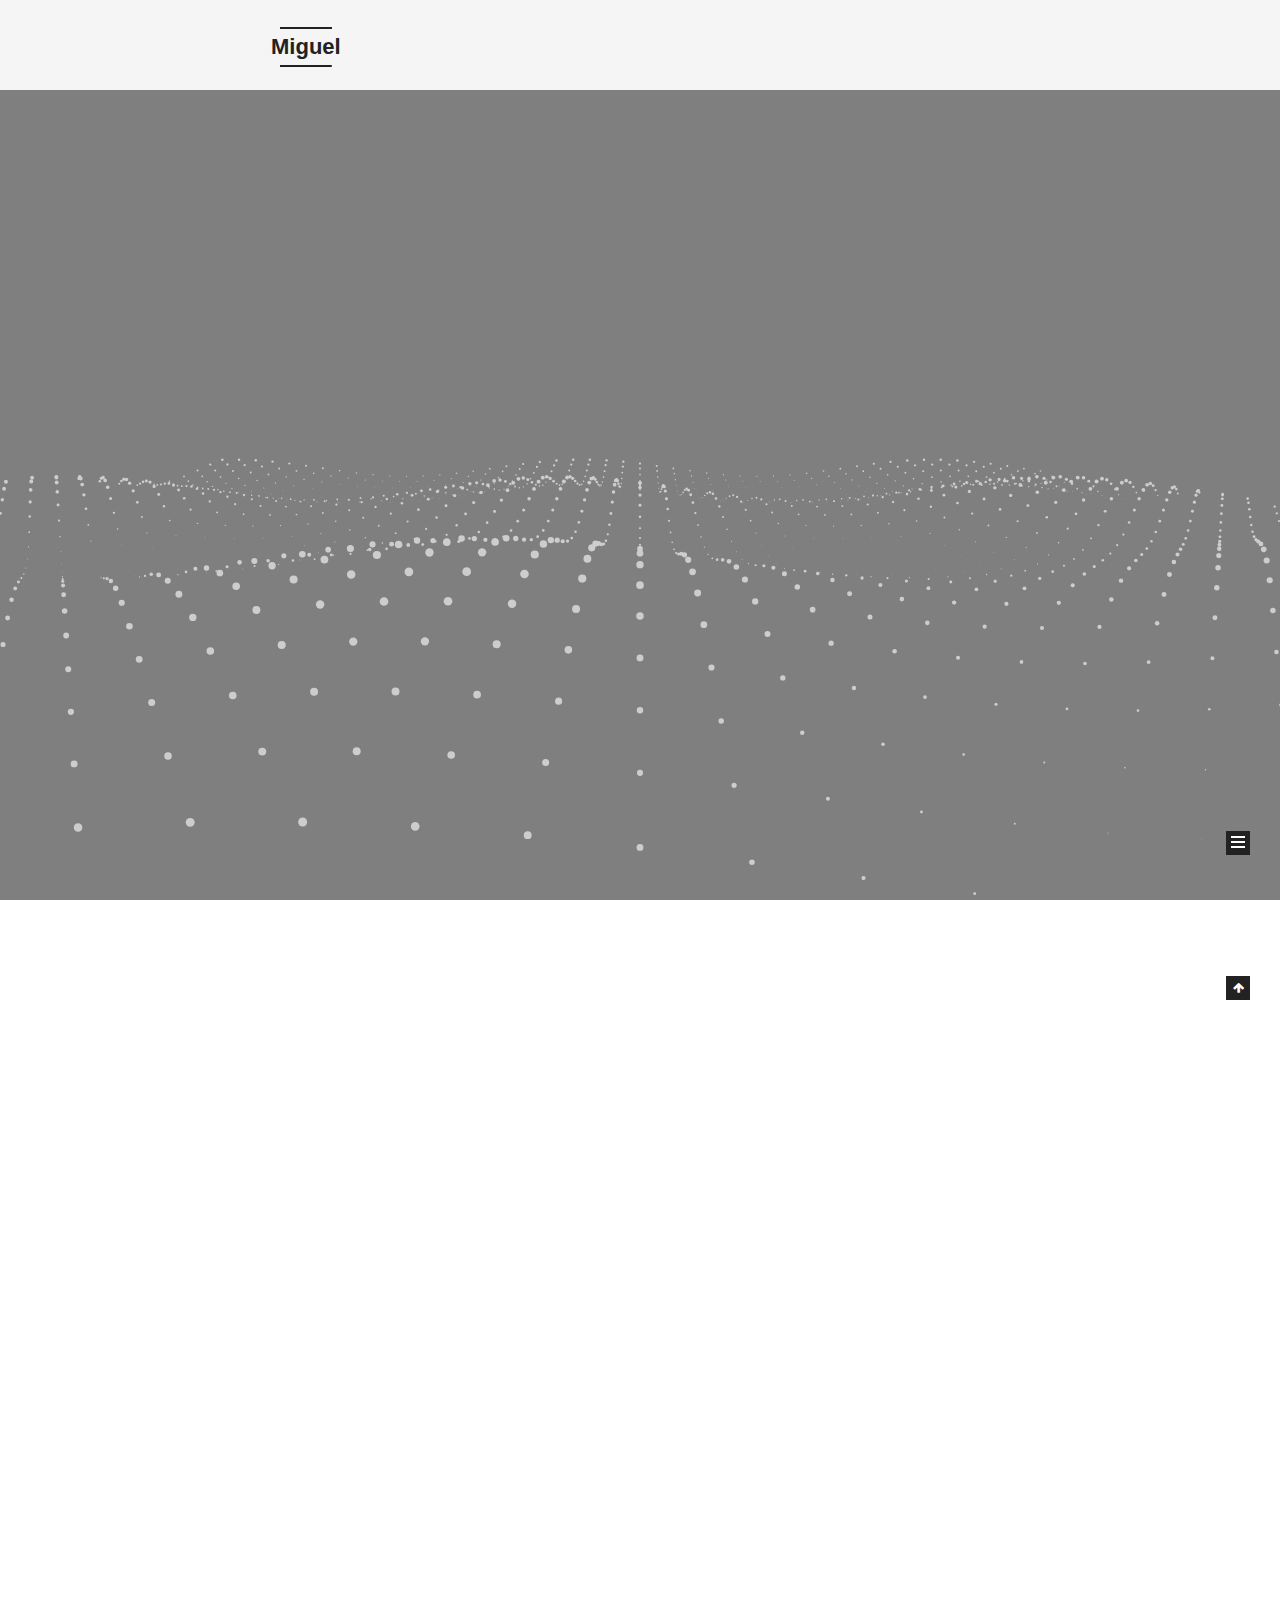
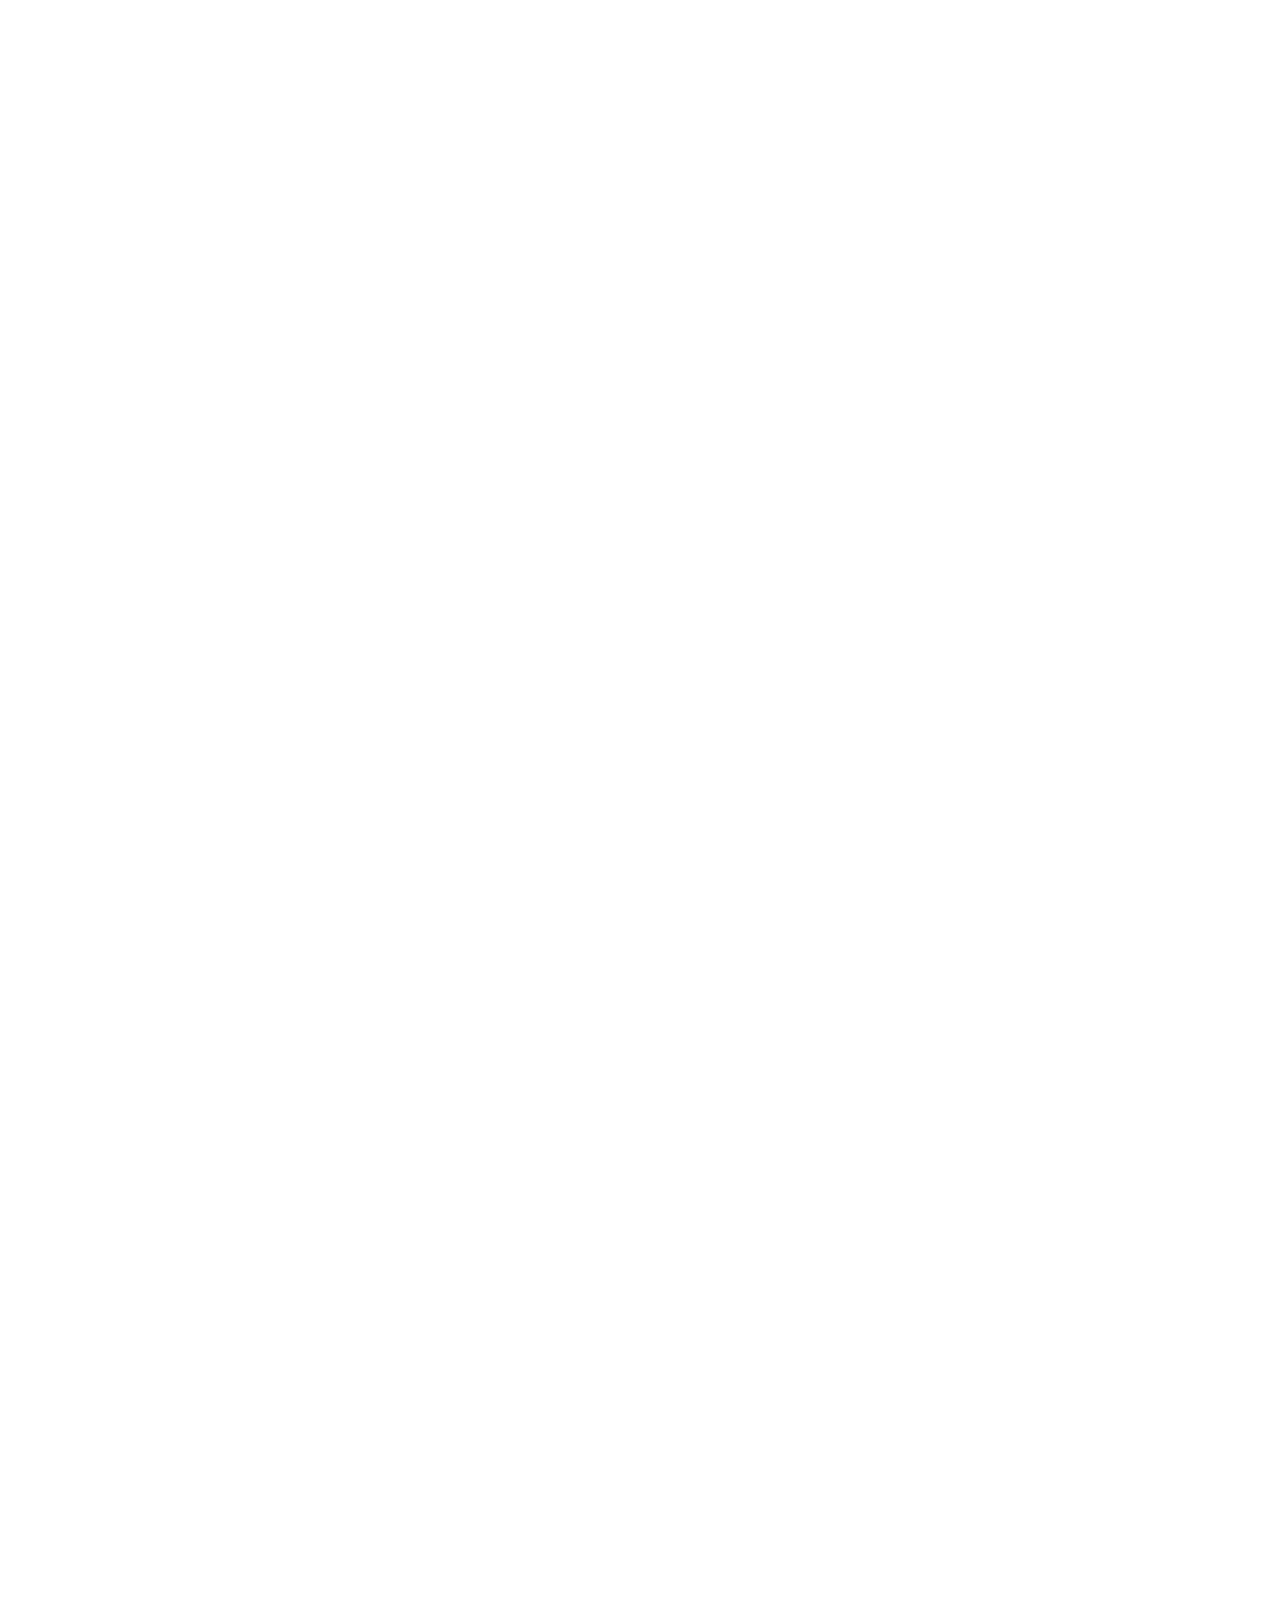
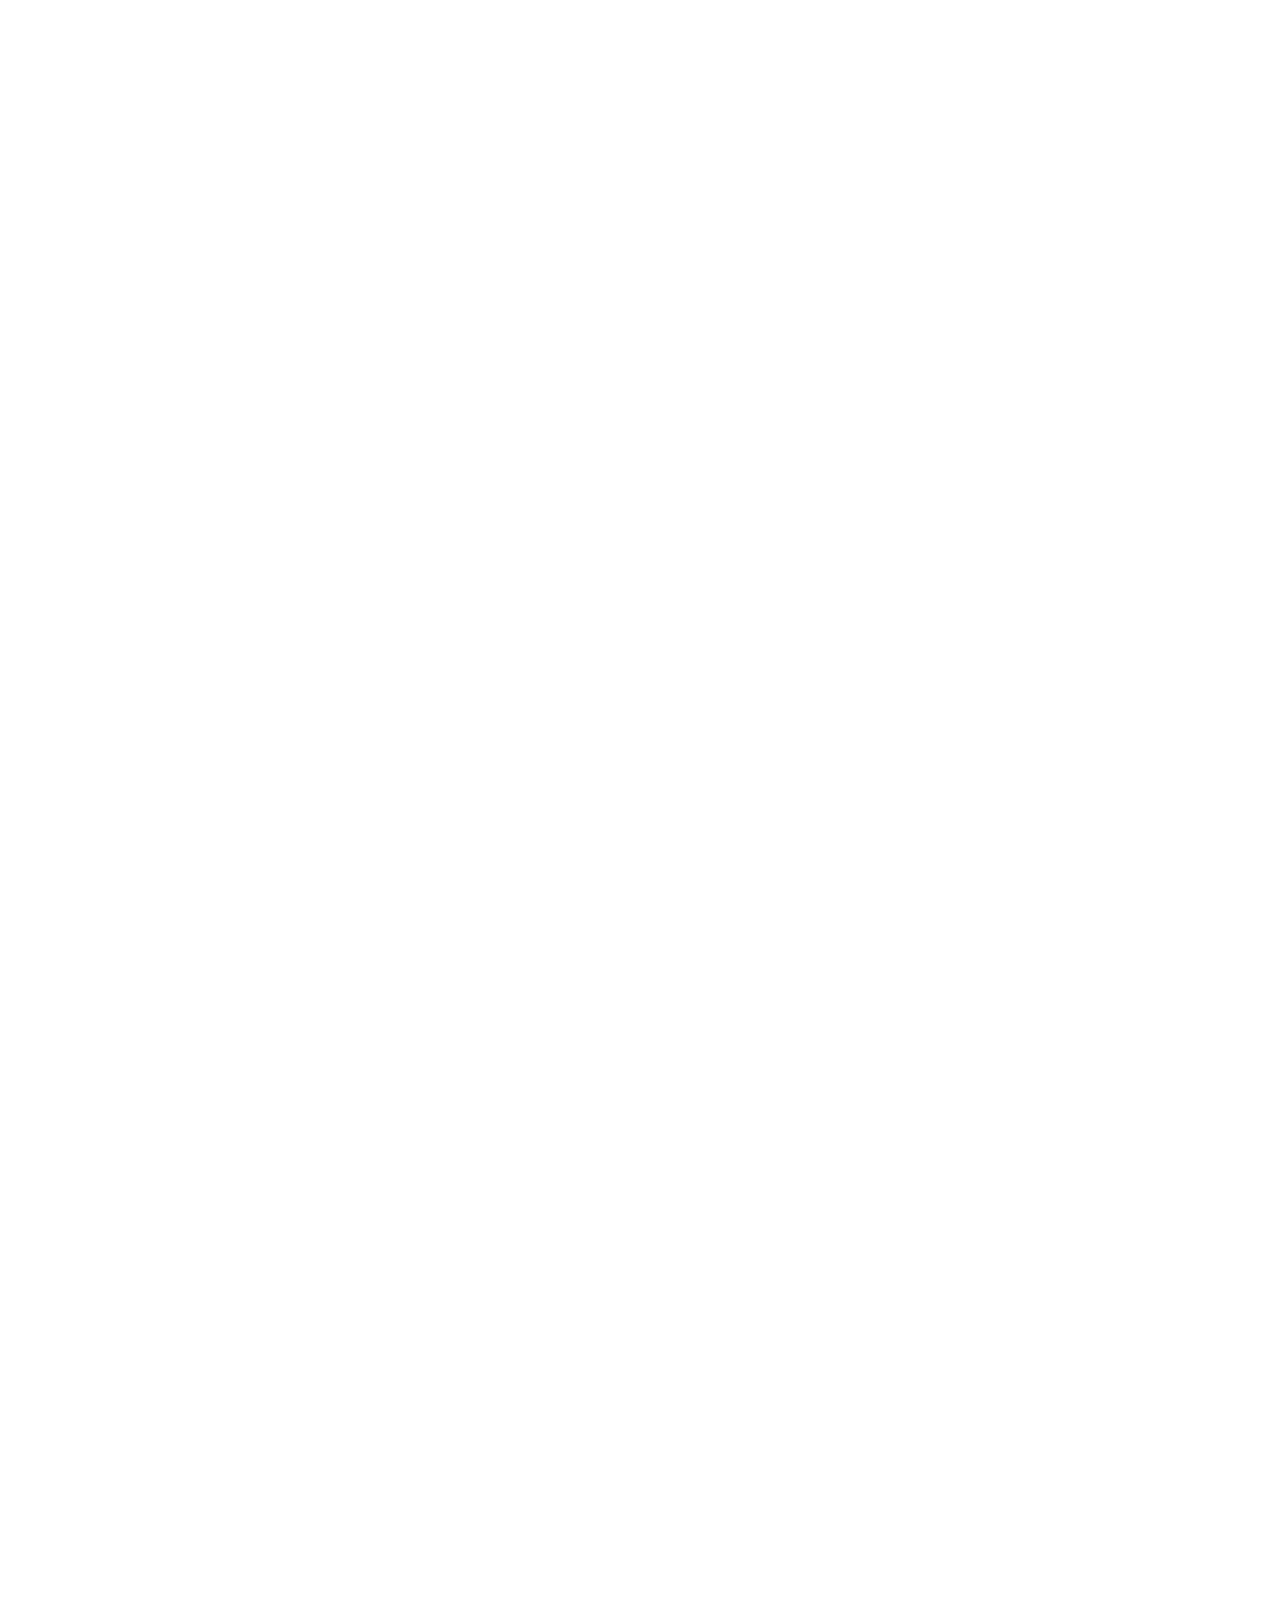
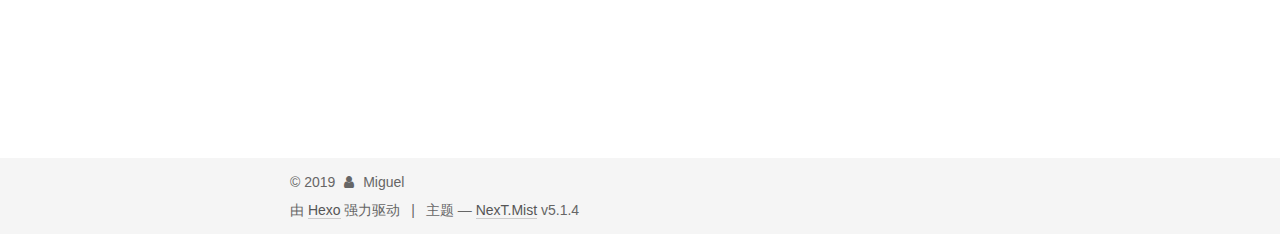
==== commit 191e67ea: "Site updated: 2019-02-27 14:42:26" ====
--- a/index.html
+++ b/index.html
@@ -73,6 +73,8 @@
 
 
 
+
+  <link rel="alternate" href="/atom.xml" title="Miguel" type="application/atom+xml">
 
 
 
@@ -190,6 +192,36 @@
         </li>
       
         
+        <li class="menu-item menu-item-about">
+          <a href="/about/" rel="section">
+            
+              <i class="menu-item-icon fa fa-fw fa-question-circle"></i> <br>
+            
+            关于
+          </a>
+        </li>
+      
+        
+        <li class="menu-item menu-item-tags">
+          <a href="/tags/" rel="section">
+            
+              <i class="menu-item-icon fa fa-fw fa-question-circle"></i> <br>
+            
+            标签
+          </a>
+        </li>
+      
+        
+        <li class="menu-item menu-item-categories">
+          <a href="/categories/" rel="section">
+            
+              <i class="menu-item-icon fa fa-fw fa-question-circle"></i> <br>
+            
+            分类
+          </a>
+        </li>
+      
+        
         <li class="menu-item menu-item-archives">
           <a href="/archives/" rel="section">
             
@@ -201,9 +233,41 @@
       
 
       
+        <li class="menu-item menu-item-search">
+          
+            <a href="javascript:;" class="popup-trigger">
+          
+            
+              <i class="menu-item-icon fa fa-search fa-fw"></i> <br>
+            
+            搜索
+          </a>
+        </li>
+      
     </ul>
   
 
+  
+    <div class="site-search">
+      
+  <div class="popup search-popup local-search-popup">
+  <div class="local-search-header clearfix">
+    <span class="search-icon">
+      <i class="fa fa-search"></i>
+    </span>
+    <span class="popup-btn-close">
+      <i class="fa fa-times-circle"></i>
+    </span>
+    <div class="local-search-input-wrapper">
+      <input autocomplete="off" placeholder="搜索..." spellcheck="false" type="text" id="local-search-input">
+    </div>
+  </div>
+  <div id="local-search-result"></div>
+</div>
+
+
+
+    </div>
   
 </nav>
 
@@ -232,7 +296,7 @@
   
   
   <div class="post-block">
-    <link itemprop="mainEntityOfPage" href="https://qinz912.github.io/2019/02/27/hello，jsx/">
+    <link itemprop="mainEntityOfPage" href="https://qinz912.github.io/2019/02/27/hadopon相关/">
 
     <span hidden itemprop="author" itemscope itemtype="http://schema.org/Person">
       <meta itemprop="name" content="Miguel">
@@ -251,7 +315,7 @@
         
           <h1 class="post-title" itemprop="name headline">
                 
-                <a class="post-title-link" href="/2019/02/27/hello，jsx/" itemprop="url">hello，jsx</a></h1>
+                <a class="post-title-link" href="/2019/02/27/hadopon相关/" itemprop="url">hadopon相关</a></h1>
         
 
         <div class="post-meta">
@@ -263,7 +327,7 @@
               
                 <span class="post-meta-item-text">发表于</span>
               
-              <time title="创建于" itemprop="dateCreated datePublished" datetime="2019-02-27T10:18:05+08:00">
+              <time title="创建于" itemprop="dateCreated datePublished" datetime="2019-02-27T14:15:58+08:00">
                 2019-02-27
               </time>
             
@@ -274,16 +338,57 @@
           </span>
 
           
-
-          
-            
-          
-
-          
-          
-
-          
-
+            <span class="post-category">
+            
+              <span class="post-meta-divider">|</span>
+            
+              <span class="post-meta-item-icon">
+                <i class="fa fa-folder-o"></i>
+              </span>
+              
+                <span class="post-meta-item-text">分类于</span>
+              
+              
+                <span itemprop="about" itemscope itemtype="http://schema.org/Thing">
+                  <a href="/categories/hadoop/" itemprop="url" rel="index">
+                    <span itemprop="name">hadoop</span>
+                  </a>
+                </span>
+
+                
+                
+              
+            </span>
+          
+
+          
+            
+          
+
+          
+          
+
+          
+
+          
+            <div class="post-wordcount">
+              
+                
+                <span class="post-meta-item-icon">
+                  <i class="fa fa-file-word-o"></i>
+                </span>
+                
+                  <span class="post-meta-item-text">字数统计&#58;</span>
+                
+                <span title="字数统计">
+                  946
+                </span>
+              
+
+              
+
+              
+            </div>
           
 
           
@@ -303,12 +408,89 @@
       
         
           
-            <h4 id="hexo的生成以及部署命令"><a href="#hexo的生成以及部署命令" class="headerlink" title="hexo的生成以及部署命令"></a>hexo的生成以及部署命令</h4><figure class="highlight plain"><table><tr><td class="gutter"><pre><span class="line">1</span><br></pre></td><td class="code"><pre><span class="line">hexo d -g</span><br></pre></td></tr></table></figure>
-<h4 id="修改保存后均可通过hexo-g-amp-amp-hexo-s指令在本地http-localhost-4000查看修改，另外通过hexo-d发布到GitHub-pages-或-Coding-pages上面通过绑定的域名在线查看效果。"><a href="#修改保存后均可通过hexo-g-amp-amp-hexo-s指令在本地http-localhost-4000查看修改，另外通过hexo-d发布到GitHub-pages-或-Coding-pages上面通过绑定的域名在线查看效果。" class="headerlink" title="修改保存后均可通过hexo g &amp;&amp; hexo s指令在本地http://localhost:4000查看修改，另外通过hexo d发布到GitHub pages 或 Coding pages上面通过绑定的域名在线查看效果。"></a>修改保存后均可通过hexo g &amp;&amp; hexo s指令在本地<a href="http://localhost:4000查看修改，另外通过hexo" target="_blank" rel="noopener">http://localhost:4000查看修改，另外通过hexo</a> d发布到GitHub pages 或 Coding pages上面通过绑定的域名在线查看效果。</h4>
+            <h3 id="hadoop1-X和hadoop2-X有什么区别？"><a href="#hadoop1-X和hadoop2-X有什么区别？" class="headerlink" title="hadoop1.X和hadoop2.X有什么区别？"></a>hadoop1.X和hadoop2.X有什么区别？</h3><ul>
+<li>1.x中MapReduce既做计算也做资源调度</li>
+<li>2.x中将资源调度单独成一个模块：Yarn。Yarn负责资源调度，MapReduce负责计算，有利于解耦。</li>
+</ul>
+<h3 id="hadoop的组成"><a href="#hadoop的组成" class="headerlink" title="hadoop的组成"></a>hadoop的组成</h3><ul>
+<li>NameNode(nn)：存储文件的元数据，如文件名，文件目录结构，文件属性（生成时间、副本数、文件权限），以及每个文件的块列表和块所在的DataNode等。</li>
+<li>DataNode(dn)：在本地文件系统存储文件块数据，以及块数据的校验和</li>
+<li>Secondary NameNode(2nn)：用来监控HDFS状态的辅助后台程序，每隔一段时间获取HDFS元数据的快照。</li>
+</ul>
+<h3 id="Yarn的架构"><a href="#Yarn的架构" class="headerlink" title="Yarn的架构"></a>Yarn的架构</h3><blockquote>
+<p>ResourceManager（RM）主要作用如下</p>
+<ul>
+<li>处理客户端请求</li>
+<li>监控NodeManager</li>
+<li>启动或监控ApplicationMaster</li>
+<li>资源的分配与调度</li>
+</ul>
+</blockquote>
+<blockquote>
+<p>NodeManager（NM）主要作用如下</p>
+<ul>
+<li>管理单个节点上的资源</li>
+<li>处理来自RM的命令</li>
+<li>处理来自ApplicationMaster的命令</li>
+</ul>
+</blockquote>
+<blockquote>
+<p>ApplicationMaster（AM）的主要作用如下</p>
+<ul>
+<li>负责数据的切分</li>
+<li>为应用程序申请资源并分配给内部的任务</li>
+<li>任务的监控与容错</li>
+</ul>
+</blockquote>
+<blockquote>
+<p>Container（为AM提供资源）</p>
+<ul>
+<li>Container是Yarn中的资源抽象，它封装了某个节点上的多维度资源，如：内存、CPU、磁盘、网络等。</li>
+</ul>
+</blockquote>
+<h3 id="MapReduce的架构"><a href="#MapReduce的架构" class="headerlink" title="MapReduce的架构"></a>MapReduce的架构</h3><blockquote>
+<p>MapReduce将计算过程分为两个阶段：Map和Reduce</p>
+<ul>
+<li>Map阶段并行处理输入数据</li>
+<li>Reduce阶段对Map结果进行汇总</li>
+</ul>
+</blockquote>
+<h3 id="Hadoop安装步骤"><a href="#Hadoop安装步骤" class="headerlink" title="Hadoop安装步骤"></a>Hadoop安装步骤</h3><ol>
+<li><p>安装jdk</p>
+<figure class="highlight plain"><table><tr><td class="gutter"><pre><span class="line">1</span><br><span class="line">2</span><br><span class="line">3</span><br><span class="line">4</span><br></pre></td><td class="code"><pre><span class="line">a、先获取jdk路径，然后在/etc/profile文件末尾添加</span><br><span class="line">    export JAVA_HOME=/opt/module/jdk1.7.0_79</span><br><span class="line">    export PATH=$PATH:$JAVA_HOME/bin</span><br><span class="line">b、让文件生效：source  /etc/profile</span><br></pre></td></tr></table></figure>
+</li>
+<li><p>安装Hadoop</p>
+<figure class="highlight plain"><table><tr><td class="gutter"><pre><span class="line">1</span><br><span class="line">2</span><br><span class="line">3</span><br><span class="line">4</span><br><span class="line">5</span><br><span class="line">6</span><br><span class="line">7</span><br><span class="line">8</span><br><span class="line">9</span><br></pre></td><td class="code"><pre><span class="line">a、解压hadoop包</span><br><span class="line">b、配置hadoop-env.sh中的$JAVA_HOME，改为jdk路径</span><br><span class="line">export JAVA_HOME=/opt/module/jdk1.7.0_79</span><br><span class="line">c、将hadoop配置到环境变量</span><br><span class="line">在/etc/profile文件末尾添加</span><br><span class="line">export HADOOP_HOME=/opt/module/hadoop-2.7.2</span><br><span class="line">export PATH=$PATH:$HADOOP_HOME/bin</span><br><span class="line">export PATH=$PATH:$HADOOP_HOME/sbin		</span><br><span class="line">d、让文件生效：source  /etc/profile</span><br></pre></td></tr></table></figure>
+</li>
+</ol>
+<h3 id="伪分布式配置hadoop"><a href="#伪分布式配置hadoop" class="headerlink" title="伪分布式配置hadoop"></a>伪分布式配置hadoop</h3><ol>
+<li><p>配置：core-site.xml</p>
+<figure class="highlight plain"><table><tr><td class="gutter"><pre><span class="line">1</span><br><span class="line">2</span><br><span class="line">3</span><br><span class="line">4</span><br><span class="line">5</span><br><span class="line">6</span><br><span class="line">7</span><br><span class="line">8</span><br><span class="line">9</span><br><span class="line">10</span><br><span class="line">11</span><br></pre></td><td class="code"><pre><span class="line">    &lt;!-- 指定HDFS中NameNode的地址 --&gt;</span><br><span class="line">&lt;property&gt;</span><br><span class="line">	&lt;name&gt;fs.defaultFS&lt;/name&gt;</span><br><span class="line">    &lt;value&gt;hdfs://hadoop101:9000&lt;/value&gt;</span><br><span class="line">&lt;/property&gt;</span><br><span class="line"></span><br><span class="line">&lt;!-- 指定hadoop运行时产生文件的存储目录 --&gt;</span><br><span class="line">&lt;property&gt;</span><br><span class="line">	&lt;name&gt;hadoop.tmp.dir&lt;/name&gt;</span><br><span class="line">	&lt;value&gt;/opt/module/hadoop-2.7.2/data/tmp&lt;/value&gt;</span><br><span class="line">&lt;/property&gt;</span><br></pre></td></tr></table></figure>
+</li>
+<li><p>配置：hdfs-site.xml  </p>
+<figure class="highlight plain"><table><tr><td class="gutter"><pre><span class="line">1</span><br><span class="line">2</span><br><span class="line">3</span><br><span class="line">4</span><br><span class="line">5</span><br></pre></td><td class="code"><pre><span class="line">   &lt;!-- 指定HDFS副本的数量 --&gt;</span><br><span class="line">&lt;property&gt;</span><br><span class="line">	&lt;name&gt;dfs.replication&lt;/name&gt;</span><br><span class="line">	&lt;value&gt;1&lt;/value&gt;</span><br><span class="line">&lt;/property&gt;</span><br></pre></td></tr></table></figure>
+</li>
+<li><p>启动集群</p>
+<figure class="highlight plain"><table><tr><td class="gutter"><pre><span class="line">1</span><br><span class="line">2</span><br><span class="line">3</span><br><span class="line">4</span><br><span class="line">5</span><br><span class="line">6</span><br></pre></td><td class="code"><pre><span class="line">   （a）格式化namenode（第一次启动时格式化，以后就不要总格式化）</span><br><span class="line">	bin/hdfs namenode -format</span><br><span class="line">（b）启动namenode</span><br><span class="line">	sbin/hadoop-daemon.sh start namenode</span><br><span class="line">（c）启动datanode</span><br><span class="line">	sbin/hadoop-daemon.sh start datanode</span><br></pre></td></tr></table></figure>
+</li>
+</ol>
+<p>==tips:jps是jdk的命令，查看java进程==<br>==tips:见到env后缀的文件，都吧$JAVA_HOME改为jdk路径==</p>
+<ol start="4">
+<li><p>配置Yarn</p>
+<figure class="highlight plain"><table><tr><td class="gutter"><pre><span class="line">1</span><br><span class="line">2</span><br><span class="line">3</span><br><span class="line">4</span><br><span class="line">5</span><br><span class="line">6</span><br><span class="line">7</span><br><span class="line">8</span><br><span class="line">9</span><br><span class="line">10</span><br><span class="line">11</span><br><span class="line">12</span><br><span class="line">13</span><br><span class="line">14</span><br><span class="line">15</span><br><span class="line">16</span><br><span class="line">17</span><br><span class="line">18</span><br><span class="line">19</span><br><span class="line">20</span><br><span class="line">21</span><br><span class="line">22</span><br><span class="line">23</span><br><span class="line">24</span><br></pre></td><td class="code"><pre><span class="line">   （a）配置yarn-env.sh</span><br><span class="line">   	配置一下JAVA_HOME</span><br><span class="line">       export JAVA_HOME=/opt/module/jdk1.7.0_79</span><br><span class="line">   （b）配置yarn-site.xml</span><br><span class="line">       &lt;!-- reducer获取数据的方式 --&gt;</span><br><span class="line">       &lt;property&gt;</span><br><span class="line">        &lt;name&gt;yarn.nodemanager.aux-services&lt;/name&gt;</span><br><span class="line">        &lt;value&gt;mapreduce_shuffle&lt;/value&gt;</span><br><span class="line">       &lt;/property&gt;</span><br><span class="line">       </span><br><span class="line">       &lt;!-- 指定YARN的ResourceManager的地址 --&gt;</span><br><span class="line">       &lt;property&gt;</span><br><span class="line">       &lt;name&gt;yarn.resourcemanager.hostname&lt;/name&gt;</span><br><span class="line">       &lt;value&gt;hadoop101&lt;/value&gt;</span><br><span class="line">       &lt;/property&gt;</span><br><span class="line">（c）配置：mapred-env.sh</span><br><span class="line">   	配置一下JAVA_HOME</span><br><span class="line">       export JAVA_HOME=/opt/module/jdk1.7.0_79</span><br><span class="line">（d）配置： (对mapred-site.xml.template重新命名为) mapred-site.xml</span><br><span class="line">       &lt;!-- 指定mr运行在yarn上 --&gt;</span><br><span class="line">       &lt;property&gt;</span><br><span class="line">       	&lt;name&gt;mapreduce.framework.name&lt;/name&gt;</span><br><span class="line">       	&lt;value&gt;yarn&lt;/value&gt;</span><br><span class="line">       &lt;/property&gt;</span><br></pre></td></tr></table></figure>
+</li>
+<li><p>历史服务器的配置（默认端口19888）</p>
+<figure class="highlight plain"><table><tr><td class="gutter"><pre><span class="line">1</span><br><span class="line">2</span><br><span class="line">3</span><br><span class="line">4</span><br><span class="line">5</span><br><span class="line">6</span><br><span class="line">7</span><br><span class="line">8</span><br><span class="line">9</span><br><span class="line">10</span><br><span class="line">11</span><br><span class="line">12</span><br><span class="line">13</span><br><span class="line">14</span><br></pre></td><td class="code"><pre><span class="line">   1）配置mapred-site.xml</span><br><span class="line">   &lt;property&gt;</span><br><span class="line">       &lt;name&gt;mapreduce.jobhistory.address&lt;/name&gt;</span><br><span class="line">       &lt;value&gt;hadoop101:10020&lt;/value&gt;</span><br><span class="line">   &lt;/property&gt;</span><br><span class="line">   &lt;property&gt;</span><br><span class="line">       &lt;name&gt;mapreduce.jobhistory.webapp.address&lt;/name&gt;</span><br><span class="line">       &lt;value&gt;hadoop101:19888&lt;/value&gt;</span><br><span class="line">   &lt;/property&gt;</span><br><span class="line">2）查看启动历史服务器文件目录：</span><br><span class="line">       [root@hadoop101 hadoop-2.7.2]# ls sbin/ |grep mr</span><br><span class="line">       mr-jobhistory-daemon.sh</span><br><span class="line">3）启动历史服务器</span><br><span class="line">       sbin/mr-jobhistory-daemon.sh start historyserver</span><br></pre></td></tr></table></figure>
+</li>
+</ol>
+
           
         
       
     </div>
+	<div>
+      
+	</div>
     
     
     
@@ -404,6 +586,25 @@
 
           
 
+          
+            <div class="post-wordcount">
+              
+                
+                <span class="post-meta-item-icon">
+                  <i class="fa fa-file-word-o"></i>
+                </span>
+                
+                  <span class="post-meta-item-text">字数统计&#58;</span>
+                
+                <span title="字数统计">
+                  73
+                </span>
+              
+
+              
+
+              
+            </div>
           
 
           
@@ -437,6 +638,9 @@
         
       
     </div>
+	<div>
+      
+	</div>
     
     
     
@@ -520,11 +724,50 @@
             
 
             
-
-            
+              
+              
+              <div class="site-state-item site-state-categories">
+                <a href="/categories/index.html">
+                  <span class="site-state-item-count">1</span>
+                  <span class="site-state-item-name">分类</span>
+                </a>
+              </div>
+            
+
+            
+              
+              
+              <div class="site-state-item site-state-tags">
+                <a href="/tags/index.html">
+                  <span class="site-state-item-count">1</span>
+                  <span class="site-state-item-name">标签</span>
+                </a>
+              </div>
+            
+			<br>
+			<br>
+			<div class="site-state-item site-state-posts" style="border-left:none;">
+				   <span class="site-state-item-count" id="busuanzi_value_site_pv"></span>
+				   <span class="site-state-item-name">浏览量</span>
+			</div>
+			<div class="site-state-item site-state-posts">
+				  <span class="site-state-item-count" id="busuanzi_value_site_uv"></span>
+				 <span class="site-state-item-name">访客量</span>
+			</div>
+			<div class="site-state-item site-state-posts">
+				  <span class="site-state-item-count">1k</span>
+				  <span class="site-state-item-name">总字数</span>
+			</div>
 
           </nav>
 
+          
+            <div class="feed-link motion-element">
+              <a href="/atom.xml" rel="alternate">
+                <i class="fa fa-rss"></i>
+                RSS
+              </a>
+            </div>
           
 
           
@@ -621,6 +864,9 @@
 
 
 
+  
+  
+
 
 
 
@@ -659,6 +905,16 @@
     <script type="text/javascript" src="/lib/fancybox/source/jquery.fancybox.pack.js?v=2.1.5"></script>
   
 
+  
+  
+    <script type="text/javascript" src="/lib/three/three.min.js"></script>
+  
+
+  
+  
+    <script type="text/javascript" src="/lib/three/three-waves.min.js"></script>
+  
+
 
   
 
@@ -716,24 +972,342 @@
 
   
 
-
-
-
-
-  
-
-  
-
-  
-
-  
-  
-
-  
-
-  
-
-  
-
+  <script type="text/javascript">
+    // Popup Window;
+    var isfetched = false;
+    var isXml = true;
+    // Search DB path;
+    var search_path = "search.xml";
+    if (search_path.length === 0) {
+      search_path = "search.xml";
+    } else if (/json$/i.test(search_path)) {
+      isXml = false;
+    }
+    var path = "/" + search_path;
+    // monitor main search box;
+
+    var onPopupClose = function (e) {
+      $('.popup').hide();
+      $('#local-search-input').val('');
+      $('.search-result-list').remove();
+      $('#no-result').remove();
+      $(".local-search-pop-overlay").remove();
+      $('body').css('overflow', '');
+    }
+
+    function proceedsearch() {
+      $("body")
+        .append('<div class="search-popup-overlay local-search-pop-overlay"></div>')
+        .css('overflow', 'hidden');
+      $('.search-popup-overlay').click(onPopupClose);
+      $('.popup').toggle();
+      var $localSearchInput = $('#local-search-input');
+      $localSearchInput.attr("autocapitalize", "none");
+      $localSearchInput.attr("autocorrect", "off");
+      $localSearchInput.focus();
+    }
+
+    // search function;
+    var searchFunc = function(path, search_id, content_id) {
+      'use strict';
+
+      // start loading animation
+      $("body")
+        .append('<div class="search-popup-overlay local-search-pop-overlay">' +
+          '<div id="search-loading-icon">' +
+          '<i class="fa fa-spinner fa-pulse fa-5x fa-fw"></i>' +
+          '</div>' +
+          '</div>')
+        .css('overflow', 'hidden');
+      $("#search-loading-icon").css('margin', '20% auto 0 auto').css('text-align', 'center');
+
+      $.ajax({
+        url: path,
+        dataType: isXml ? "xml" : "json",
+        async: true,
+        success: function(res) {
+          // get the contents from search data
+          isfetched = true;
+          $('.popup').detach().appendTo('.header-inner');
+          var datas = isXml ? $("entry", res).map(function() {
+            return {
+              title: $("title", this).text(),
+              content: $("content",this).text(),
+              url: $("url" , this).text()
+            };
+          }).get() : res;
+          var input = document.getElementById(search_id);
+          var resultContent = document.getElementById(content_id);
+          var inputEventFunction = function() {
+            var searchText = input.value.trim().toLowerCase();
+            var keywords = searchText.split(/[\s\-]+/);
+            if (keywords.length > 1) {
+              keywords.push(searchText);
+            }
+            var resultItems = [];
+            if (searchText.length > 0) {
+              // perform local searching
+              datas.forEach(function(data) {
+                var isMatch = false;
+                var hitCount = 0;
+                var searchTextCount = 0;
+                var title = data.title.trim();
+                var titleInLowerCase = title.toLowerCase();
+                var content = data.content.trim().replace(/<[^>]+>/g,"");
+                var contentInLowerCase = content.toLowerCase();
+                var articleUrl = decodeURIComponent(data.url);
+                var indexOfTitle = [];
+                var indexOfContent = [];
+                // only match articles with not empty titles
+                if(title != '') {
+                  keywords.forEach(function(keyword) {
+                    function getIndexByWord(word, text, caseSensitive) {
+                      var wordLen = word.length;
+                      if (wordLen === 0) {
+                        return [];
+                      }
+                      var startPosition = 0, position = [], index = [];
+                      if (!caseSensitive) {
+                        text = text.toLowerCase();
+                        word = word.toLowerCase();
+                      }
+                      while ((position = text.indexOf(word, startPosition)) > -1) {
+                        index.push({position: position, word: word});
+                        startPosition = position + wordLen;
+                      }
+                      return index;
+                    }
+
+                    indexOfTitle = indexOfTitle.concat(getIndexByWord(keyword, titleInLowerCase, false));
+                    indexOfContent = indexOfContent.concat(getIndexByWord(keyword, contentInLowerCase, false));
+                  });
+                  if (indexOfTitle.length > 0 || indexOfContent.length > 0) {
+                    isMatch = true;
+                    hitCount = indexOfTitle.length + indexOfContent.length;
+                  }
+                }
+
+                // show search results
+
+                if (isMatch) {
+                  // sort index by position of keyword
+
+                  [indexOfTitle, indexOfContent].forEach(function (index) {
+                    index.sort(function (itemLeft, itemRight) {
+                      if (itemRight.position !== itemLeft.position) {
+                        return itemRight.position - itemLeft.position;
+                      } else {
+                        return itemLeft.word.length - itemRight.word.length;
+                      }
+                    });
+                  });
+
+                  // merge hits into slices
+
+                  function mergeIntoSlice(text, start, end, index) {
+                    var item = index[index.length - 1];
+                    var position = item.position;
+                    var word = item.word;
+                    var hits = [];
+                    var searchTextCountInSlice = 0;
+                    while (position + word.length <= end && index.length != 0) {
+                      if (word === searchText) {
+                        searchTextCountInSlice++;
+                      }
+                      hits.push({position: position, length: word.length});
+                      var wordEnd = position + word.length;
+
+                      // move to next position of hit
+
+                      index.pop();
+                      while (index.length != 0) {
+                        item = index[index.length - 1];
+                        position = item.position;
+                        word = item.word;
+                        if (wordEnd > position) {
+                          index.pop();
+                        } else {
+                          break;
+                        }
+                      }
+                    }
+                    searchTextCount += searchTextCountInSlice;
+                    return {
+                      hits: hits,
+                      start: start,
+                      end: end,
+                      searchTextCount: searchTextCountInSlice
+                    };
+                  }
+
+                  var slicesOfTitle = [];
+                  if (indexOfTitle.length != 0) {
+                    slicesOfTitle.push(mergeIntoSlice(title, 0, title.length, indexOfTitle));
+                  }
+
+                  var slicesOfContent = [];
+                  while (indexOfContent.length != 0) {
+                    var item = indexOfContent[indexOfContent.length - 1];
+                    var position = item.position;
+                    var word = item.word;
+                    // cut out 100 characters
+                    var start = position - 20;
+                    var end = position + 80;
+                    if(start < 0){
+                      start = 0;
+                    }
+                    if (end < position + word.length) {
+                      end = position + word.length;
+                    }
+                    if(end > content.length){
+                      end = content.length;
+                    }
+                    slicesOfContent.push(mergeIntoSlice(content, start, end, indexOfContent));
+                  }
+
+                  // sort slices in content by search text's count and hits' count
+
+                  slicesOfContent.sort(function (sliceLeft, sliceRight) {
+                    if (sliceLeft.searchTextCount !== sliceRight.searchTextCount) {
+                      return sliceRight.searchTextCount - sliceLeft.searchTextCount;
+                    } else if (sliceLeft.hits.length !== sliceRight.hits.length) {
+                      return sliceRight.hits.length - sliceLeft.hits.length;
+                    } else {
+                      return sliceLeft.start - sliceRight.start;
+                    }
+                  });
+
+                  // select top N slices in content
+
+                  var upperBound = parseInt('1');
+                  if (upperBound >= 0) {
+                    slicesOfContent = slicesOfContent.slice(0, upperBound);
+                  }
+
+                  // highlight title and content
+
+                  function highlightKeyword(text, slice) {
+                    var result = '';
+                    var prevEnd = slice.start;
+                    slice.hits.forEach(function (hit) {
+                      result += text.substring(prevEnd, hit.position);
+                      var end = hit.position + hit.length;
+                      result += '<b class="search-keyword">' + text.substring(hit.position, end) + '</b>';
+                      prevEnd = end;
+                    });
+                    result += text.substring(prevEnd, slice.end);
+                    return result;
+                  }
+
+                  var resultItem = '';
+
+                  if (slicesOfTitle.length != 0) {
+                    resultItem += "<li><a href='" + articleUrl + "' class='search-result-title'>" + highlightKeyword(title, slicesOfTitle[0]) + "</a>";
+                  } else {
+                    resultItem += "<li><a href='" + articleUrl + "' class='search-result-title'>" + title + "</a>";
+                  }
+
+                  slicesOfContent.forEach(function (slice) {
+                    resultItem += "<a href='" + articleUrl + "'>" +
+                      "<p class=\"search-result\">" + highlightKeyword(content, slice) +
+                      "...</p>" + "</a>";
+                  });
+
+                  resultItem += "</li>";
+                  resultItems.push({
+                    item: resultItem,
+                    searchTextCount: searchTextCount,
+                    hitCount: hitCount,
+                    id: resultItems.length
+                  });
+                }
+              })
+            };
+            if (keywords.length === 1 && keywords[0] === "") {
+              resultContent.innerHTML = '<div id="no-result"><i class="fa fa-search fa-5x" /></div>'
+            } else if (resultItems.length === 0) {
+              resultContent.innerHTML = '<div id="no-result"><i class="fa fa-frown-o fa-5x" /></div>'
+            } else {
+              resultItems.sort(function (resultLeft, resultRight) {
+                if (resultLeft.searchTextCount !== resultRight.searchTextCount) {
+                  return resultRight.searchTextCount - resultLeft.searchTextCount;
+                } else if (resultLeft.hitCount !== resultRight.hitCount) {
+                  return resultRight.hitCount - resultLeft.hitCount;
+                } else {
+                  return resultRight.id - resultLeft.id;
+                }
+              });
+              var searchResultList = '<ul class=\"search-result-list\">';
+              resultItems.forEach(function (result) {
+                searchResultList += result.item;
+              })
+              searchResultList += "</ul>";
+              resultContent.innerHTML = searchResultList;
+            }
+          }
+
+          if ('auto' === 'auto') {
+            input.addEventListener('input', inputEventFunction);
+          } else {
+            $('.search-icon').click(inputEventFunction);
+            input.addEventListener('keypress', function (event) {
+              if (event.keyCode === 13) {
+                inputEventFunction();
+              }
+            });
+          }
+
+          // remove loading animation
+          $(".local-search-pop-overlay").remove();
+          $('body').css('overflow', '');
+
+          proceedsearch();
+        }
+      });
+    }
+
+    // handle and trigger popup window;
+    $('.popup-trigger').click(function(e) {
+      e.stopPropagation();
+      if (isfetched === false) {
+        searchFunc(path, 'local-search-input', 'local-search-result');
+      } else {
+        proceedsearch();
+      };
+    });
+
+    $('.popup-btn-close').click(onPopupClose);
+    $('.popup').click(function(e){
+      e.stopPropagation();
+    });
+    $(document).on('keyup', function (event) {
+      var shouldDismissSearchPopup = event.which === 27 &&
+        $('.search-popup').is(':visible');
+      if (shouldDismissSearchPopup) {
+        onPopupClose();
+      }
+    });
+  </script>
+
+
+
+
+
+  
+
+  
+
+  
+
+  
+  
+
+  
+
+  
+
+  
+
+  <script async src="//dn-lbstatics.qbox.me/busuanzi/2.3/busuanzi.pure.mini.js"></script>
 </body>
 </html>
--- a/css/main.css
+++ b/css/main.css
@@ -1822,7 +1822,7 @@
   width: 4px;
   height: 4px;
   border-radius: 50%;
-  background: #ff70ff;
+  background: #0dff6c;
 }
 .links-of-blogroll {
   font-size: 13px;
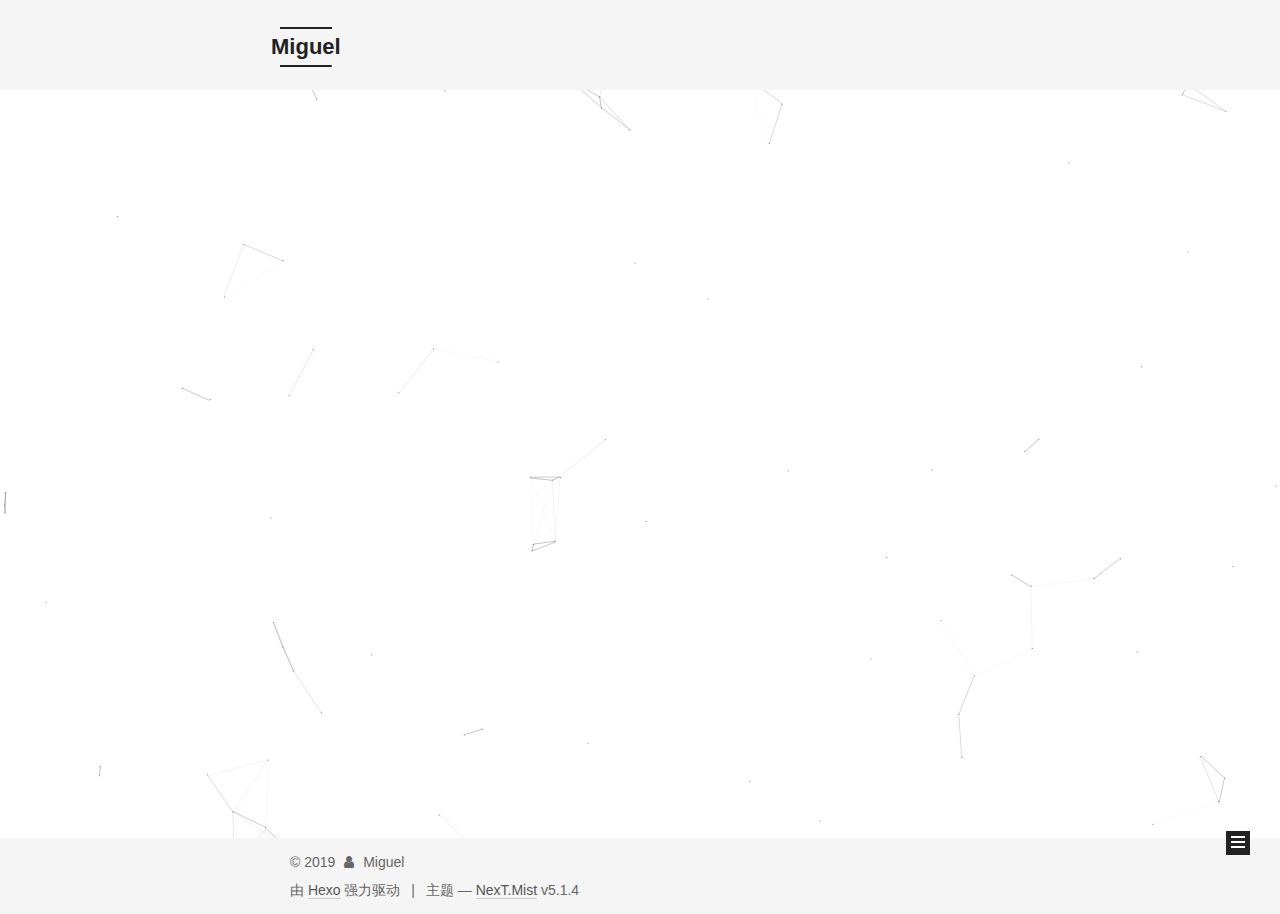
==== commit 2233faae: "Site updated: 2019-02-27 14:48:43" ====
--- a/index.html
+++ b/index.html
@@ -408,83 +408,20 @@
       
         
           
-            <h3 id="hadoop1-X和hadoop2-X有什么区别？"><a href="#hadoop1-X和hadoop2-X有什么区别？" class="headerlink" title="hadoop1.X和hadoop2.X有什么区别？"></a>hadoop1.X和hadoop2.X有什么区别？</h3><ul>
-<li>1.x中MapReduce既做计算也做资源调度</li>
-<li>2.x中将资源调度单独成一个模块：Yarn。Yarn负责资源调度，MapReduce负责计算，有利于解耦。</li>
-</ul>
-<h3 id="hadoop的组成"><a href="#hadoop的组成" class="headerlink" title="hadoop的组成"></a>hadoop的组成</h3><ul>
-<li>NameNode(nn)：存储文件的元数据，如文件名，文件目录结构，文件属性（生成时间、副本数、文件权限），以及每个文件的块列表和块所在的DataNode等。</li>
-<li>DataNode(dn)：在本地文件系统存储文件块数据，以及块数据的校验和</li>
-<li>Secondary NameNode(2nn)：用来监控HDFS状态的辅助后台程序，每隔一段时间获取HDFS元数据的快照。</li>
-</ul>
-<h3 id="Yarn的架构"><a href="#Yarn的架构" class="headerlink" title="Yarn的架构"></a>Yarn的架构</h3><blockquote>
-<p>ResourceManager（RM）主要作用如下</p>
-<ul>
-<li>处理客户端请求</li>
-<li>监控NodeManager</li>
-<li>启动或监控ApplicationMaster</li>
-<li>资源的分配与调度</li>
-</ul>
-</blockquote>
-<blockquote>
-<p>NodeManager（NM）主要作用如下</p>
-<ul>
-<li>管理单个节点上的资源</li>
-<li>处理来自RM的命令</li>
-<li>处理来自ApplicationMaster的命令</li>
-</ul>
-</blockquote>
-<blockquote>
-<p>ApplicationMaster（AM）的主要作用如下</p>
-<ul>
-<li>负责数据的切分</li>
-<li>为应用程序申请资源并分配给内部的任务</li>
-<li>任务的监控与容错</li>
-</ul>
-</blockquote>
-<blockquote>
-<p>Container（为AM提供资源）</p>
-<ul>
-<li>Container是Yarn中的资源抽象，它封装了某个节点上的多维度资源，如：内存、CPU、磁盘、网络等。</li>
-</ul>
-</blockquote>
-<h3 id="MapReduce的架构"><a href="#MapReduce的架构" class="headerlink" title="MapReduce的架构"></a>MapReduce的架构</h3><blockquote>
-<p>MapReduce将计算过程分为两个阶段：Map和Reduce</p>
-<ul>
-<li>Map阶段并行处理输入数据</li>
-<li>Reduce阶段对Map结果进行汇总</li>
-</ul>
-</blockquote>
-<h3 id="Hadoop安装步骤"><a href="#Hadoop安装步骤" class="headerlink" title="Hadoop安装步骤"></a>Hadoop安装步骤</h3><ol>
-<li><p>安装jdk</p>
-<figure class="highlight plain"><table><tr><td class="gutter"><pre><span class="line">1</span><br><span class="line">2</span><br><span class="line">3</span><br><span class="line">4</span><br></pre></td><td class="code"><pre><span class="line">a、先获取jdk路径，然后在/etc/profile文件末尾添加</span><br><span class="line">    export JAVA_HOME=/opt/module/jdk1.7.0_79</span><br><span class="line">    export PATH=$PATH:$JAVA_HOME/bin</span><br><span class="line">b、让文件生效：source  /etc/profile</span><br></pre></td></tr></table></figure>
-</li>
-<li><p>安装Hadoop</p>
-<figure class="highlight plain"><table><tr><td class="gutter"><pre><span class="line">1</span><br><span class="line">2</span><br><span class="line">3</span><br><span class="line">4</span><br><span class="line">5</span><br><span class="line">6</span><br><span class="line">7</span><br><span class="line">8</span><br><span class="line">9</span><br></pre></td><td class="code"><pre><span class="line">a、解压hadoop包</span><br><span class="line">b、配置hadoop-env.sh中的$JAVA_HOME，改为jdk路径</span><br><span class="line">export JAVA_HOME=/opt/module/jdk1.7.0_79</span><br><span class="line">c、将hadoop配置到环境变量</span><br><span class="line">在/etc/profile文件末尾添加</span><br><span class="line">export HADOOP_HOME=/opt/module/hadoop-2.7.2</span><br><span class="line">export PATH=$PATH:$HADOOP_HOME/bin</span><br><span class="line">export PATH=$PATH:$HADOOP_HOME/sbin		</span><br><span class="line">d、让文件生效：source  /etc/profile</span><br></pre></td></tr></table></figure>
-</li>
-</ol>
-<h3 id="伪分布式配置hadoop"><a href="#伪分布式配置hadoop" class="headerlink" title="伪分布式配置hadoop"></a>伪分布式配置hadoop</h3><ol>
-<li><p>配置：core-site.xml</p>
-<figure class="highlight plain"><table><tr><td class="gutter"><pre><span class="line">1</span><br><span class="line">2</span><br><span class="line">3</span><br><span class="line">4</span><br><span class="line">5</span><br><span class="line">6</span><br><span class="line">7</span><br><span class="line">8</span><br><span class="line">9</span><br><span class="line">10</span><br><span class="line">11</span><br></pre></td><td class="code"><pre><span class="line">    &lt;!-- 指定HDFS中NameNode的地址 --&gt;</span><br><span class="line">&lt;property&gt;</span><br><span class="line">	&lt;name&gt;fs.defaultFS&lt;/name&gt;</span><br><span class="line">    &lt;value&gt;hdfs://hadoop101:9000&lt;/value&gt;</span><br><span class="line">&lt;/property&gt;</span><br><span class="line"></span><br><span class="line">&lt;!-- 指定hadoop运行时产生文件的存储目录 --&gt;</span><br><span class="line">&lt;property&gt;</span><br><span class="line">	&lt;name&gt;hadoop.tmp.dir&lt;/name&gt;</span><br><span class="line">	&lt;value&gt;/opt/module/hadoop-2.7.2/data/tmp&lt;/value&gt;</span><br><span class="line">&lt;/property&gt;</span><br></pre></td></tr></table></figure>
-</li>
-<li><p>配置：hdfs-site.xml  </p>
-<figure class="highlight plain"><table><tr><td class="gutter"><pre><span class="line">1</span><br><span class="line">2</span><br><span class="line">3</span><br><span class="line">4</span><br><span class="line">5</span><br></pre></td><td class="code"><pre><span class="line">   &lt;!-- 指定HDFS副本的数量 --&gt;</span><br><span class="line">&lt;property&gt;</span><br><span class="line">	&lt;name&gt;dfs.replication&lt;/name&gt;</span><br><span class="line">	&lt;value&gt;1&lt;/value&gt;</span><br><span class="line">&lt;/property&gt;</span><br></pre></td></tr></table></figure>
-</li>
-<li><p>启动集群</p>
-<figure class="highlight plain"><table><tr><td class="gutter"><pre><span class="line">1</span><br><span class="line">2</span><br><span class="line">3</span><br><span class="line">4</span><br><span class="line">5</span><br><span class="line">6</span><br></pre></td><td class="code"><pre><span class="line">   （a）格式化namenode（第一次启动时格式化，以后就不要总格式化）</span><br><span class="line">	bin/hdfs namenode -format</span><br><span class="line">（b）启动namenode</span><br><span class="line">	sbin/hadoop-daemon.sh start namenode</span><br><span class="line">（c）启动datanode</span><br><span class="line">	sbin/hadoop-daemon.sh start datanode</span><br></pre></td></tr></table></figure>
-</li>
-</ol>
-<p>==tips:jps是jdk的命令，查看java进程==<br>==tips:见到env后缀的文件，都吧$JAVA_HOME改为jdk路径==</p>
-<ol start="4">
-<li><p>配置Yarn</p>
-<figure class="highlight plain"><table><tr><td class="gutter"><pre><span class="line">1</span><br><span class="line">2</span><br><span class="line">3</span><br><span class="line">4</span><br><span class="line">5</span><br><span class="line">6</span><br><span class="line">7</span><br><span class="line">8</span><br><span class="line">9</span><br><span class="line">10</span><br><span class="line">11</span><br><span class="line">12</span><br><span class="line">13</span><br><span class="line">14</span><br><span class="line">15</span><br><span class="line">16</span><br><span class="line">17</span><br><span class="line">18</span><br><span class="line">19</span><br><span class="line">20</span><br><span class="line">21</span><br><span class="line">22</span><br><span class="line">23</span><br><span class="line">24</span><br></pre></td><td class="code"><pre><span class="line">   （a）配置yarn-env.sh</span><br><span class="line">   	配置一下JAVA_HOME</span><br><span class="line">       export JAVA_HOME=/opt/module/jdk1.7.0_79</span><br><span class="line">   （b）配置yarn-site.xml</span><br><span class="line">       &lt;!-- reducer获取数据的方式 --&gt;</span><br><span class="line">       &lt;property&gt;</span><br><span class="line">        &lt;name&gt;yarn.nodemanager.aux-services&lt;/name&gt;</span><br><span class="line">        &lt;value&gt;mapreduce_shuffle&lt;/value&gt;</span><br><span class="line">       &lt;/property&gt;</span><br><span class="line">       </span><br><span class="line">       &lt;!-- 指定YARN的ResourceManager的地址 --&gt;</span><br><span class="line">       &lt;property&gt;</span><br><span class="line">       &lt;name&gt;yarn.resourcemanager.hostname&lt;/name&gt;</span><br><span class="line">       &lt;value&gt;hadoop101&lt;/value&gt;</span><br><span class="line">       &lt;/property&gt;</span><br><span class="line">（c）配置：mapred-env.sh</span><br><span class="line">   	配置一下JAVA_HOME</span><br><span class="line">       export JAVA_HOME=/opt/module/jdk1.7.0_79</span><br><span class="line">（d）配置： (对mapred-site.xml.template重新命名为) mapred-site.xml</span><br><span class="line">       &lt;!-- 指定mr运行在yarn上 --&gt;</span><br><span class="line">       &lt;property&gt;</span><br><span class="line">       	&lt;name&gt;mapreduce.framework.name&lt;/name&gt;</span><br><span class="line">       	&lt;value&gt;yarn&lt;/value&gt;</span><br><span class="line">       &lt;/property&gt;</span><br></pre></td></tr></table></figure>
-</li>
-<li><p>历史服务器的配置（默认端口19888）</p>
-<figure class="highlight plain"><table><tr><td class="gutter"><pre><span class="line">1</span><br><span class="line">2</span><br><span class="line">3</span><br><span class="line">4</span><br><span class="line">5</span><br><span class="line">6</span><br><span class="line">7</span><br><span class="line">8</span><br><span class="line">9</span><br><span class="line">10</span><br><span class="line">11</span><br><span class="line">12</span><br><span class="line">13</span><br><span class="line">14</span><br></pre></td><td class="code"><pre><span class="line">   1）配置mapred-site.xml</span><br><span class="line">   &lt;property&gt;</span><br><span class="line">       &lt;name&gt;mapreduce.jobhistory.address&lt;/name&gt;</span><br><span class="line">       &lt;value&gt;hadoop101:10020&lt;/value&gt;</span><br><span class="line">   &lt;/property&gt;</span><br><span class="line">   &lt;property&gt;</span><br><span class="line">       &lt;name&gt;mapreduce.jobhistory.webapp.address&lt;/name&gt;</span><br><span class="line">       &lt;value&gt;hadoop101:19888&lt;/value&gt;</span><br><span class="line">   &lt;/property&gt;</span><br><span class="line">2）查看启动历史服务器文件目录：</span><br><span class="line">       [root@hadoop101 hadoop-2.7.2]# ls sbin/ |grep mr</span><br><span class="line">       mr-jobhistory-daemon.sh</span><br><span class="line">3）启动历史服务器</span><br><span class="line">       sbin/mr-jobhistory-daemon.sh start historyserver</span><br></pre></td></tr></table></figure>
-</li>
-</ol>
-
-          
+          hadoop1.X和hadoop2.X有什么区别？
+1.x中MapReduce既做计算也做资源调度
+2.x中将资源调度单独成一个模块：Yarn。Yarn负责资源调度，MapReduce负责计算，有利于解耦。
+
+hadoop的组成
+NameNode(nn)：存储文件的元数据，如文件名，文件目录结构，文
+          ...
+          <!--noindex-->
+          <div class="post-button text-center">
+            <a class="btn" href="/2019/02/27/hadopon相关/#more" rel="contents">
+              阅读全文 &raquo;
+            </a>
+          </div>
+          <!--/noindex-->
         
       
     </div>
@@ -624,17 +561,15 @@
       
         
           
-            <p>Welcome to <a href="https://hexo.io/" target="_blank" rel="noopener">Hexo</a>! This is your very first post. Check <a href="https://hexo.io/docs/" target="_blank" rel="noopener">documentation</a> for more info. If you get any problems when using Hexo, you can find the answer in <a href="https://hexo.io/docs/troubleshooting.html" target="_blank" rel="noopener">troubleshooting</a> or you can ask me on <a href="https://github.com/hexojs/hexo/issues" target="_blank" rel="noopener">GitHub</a>.</p>
-<h2 id="Quick-Start"><a href="#Quick-Start" class="headerlink" title="Quick Start"></a>Quick Start</h2><h3 id="Create-a-new-post"><a href="#Create-a-new-post" class="headerlink" title="Create a new post"></a>Create a new post</h3><figure class="highlight bash"><table><tr><td class="gutter"><pre><span class="line">1</span><br></pre></td><td class="code"><pre><span class="line">$ hexo new <span class="string">"My New Post"</span></span><br></pre></td></tr></table></figure>
-<p>More info: <a href="https://hexo.io/docs/writing.html" target="_blank" rel="noopener">Writing</a></p>
-<h3 id="Run-server"><a href="#Run-server" class="headerlink" title="Run server"></a>Run server</h3><figure class="highlight bash"><table><tr><td class="gutter"><pre><span class="line">1</span><br></pre></td><td class="code"><pre><span class="line">$ hexo server</span><br></pre></td></tr></table></figure>
-<p>More info: <a href="https://hexo.io/docs/server.html" target="_blank" rel="noopener">Server</a></p>
-<h3 id="Generate-static-files"><a href="#Generate-static-files" class="headerlink" title="Generate static files"></a>Generate static files</h3><figure class="highlight bash"><table><tr><td class="gutter"><pre><span class="line">1</span><br></pre></td><td class="code"><pre><span class="line">$ hexo generate</span><br></pre></td></tr></table></figure>
-<p>More info: <a href="https://hexo.io/docs/generating.html" target="_blank" rel="noopener">Generating</a></p>
-<h3 id="Deploy-to-remote-sites"><a href="#Deploy-to-remote-sites" class="headerlink" title="Deploy to remote sites"></a>Deploy to remote sites</h3><figure class="highlight bash"><table><tr><td class="gutter"><pre><span class="line">1</span><br></pre></td><td class="code"><pre><span class="line">$ hexo deploy</span><br></pre></td></tr></table></figure>
-<p>More info: <a href="https://hexo.io/docs/deployment.html" target="_blank" rel="noopener">Deployment</a></p>
-
-          
+          Welcome to Hexo! This is your very first post. Check documentation for more info. If you get any problems when using Hexo, you can find the answer in 
+          ...
+          <!--noindex-->
+          <div class="post-button text-center">
+            <a class="btn" href="/2019/02/27/hello-world/#more" rel="contents">
+              阅读全文 &raquo;
+            </a>
+          </div>
+          <!--/noindex-->
         
       
     </div>
@@ -862,10 +797,9 @@
   
 
 
-
-
-  
-  
+  
+
+
 
 
 
@@ -907,12 +841,7 @@
 
   
   
-    <script type="text/javascript" src="/lib/three/three.min.js"></script>
-  
-
-  
-  
-    <script type="text/javascript" src="/lib/three/three-waves.min.js"></script>
+    <script type="text/javascript" src="/lib/canvas-nest/canvas-nest.min.js"></script>
   
 
 
--- a/css/main.css
+++ b/css/main.css
@@ -1822,7 +1822,7 @@
   width: 4px;
   height: 4px;
   border-radius: 50%;
-  background: #0dff6c;
+  background: #e86e85;
 }
 .links-of-blogroll {
   font-size: 13px;
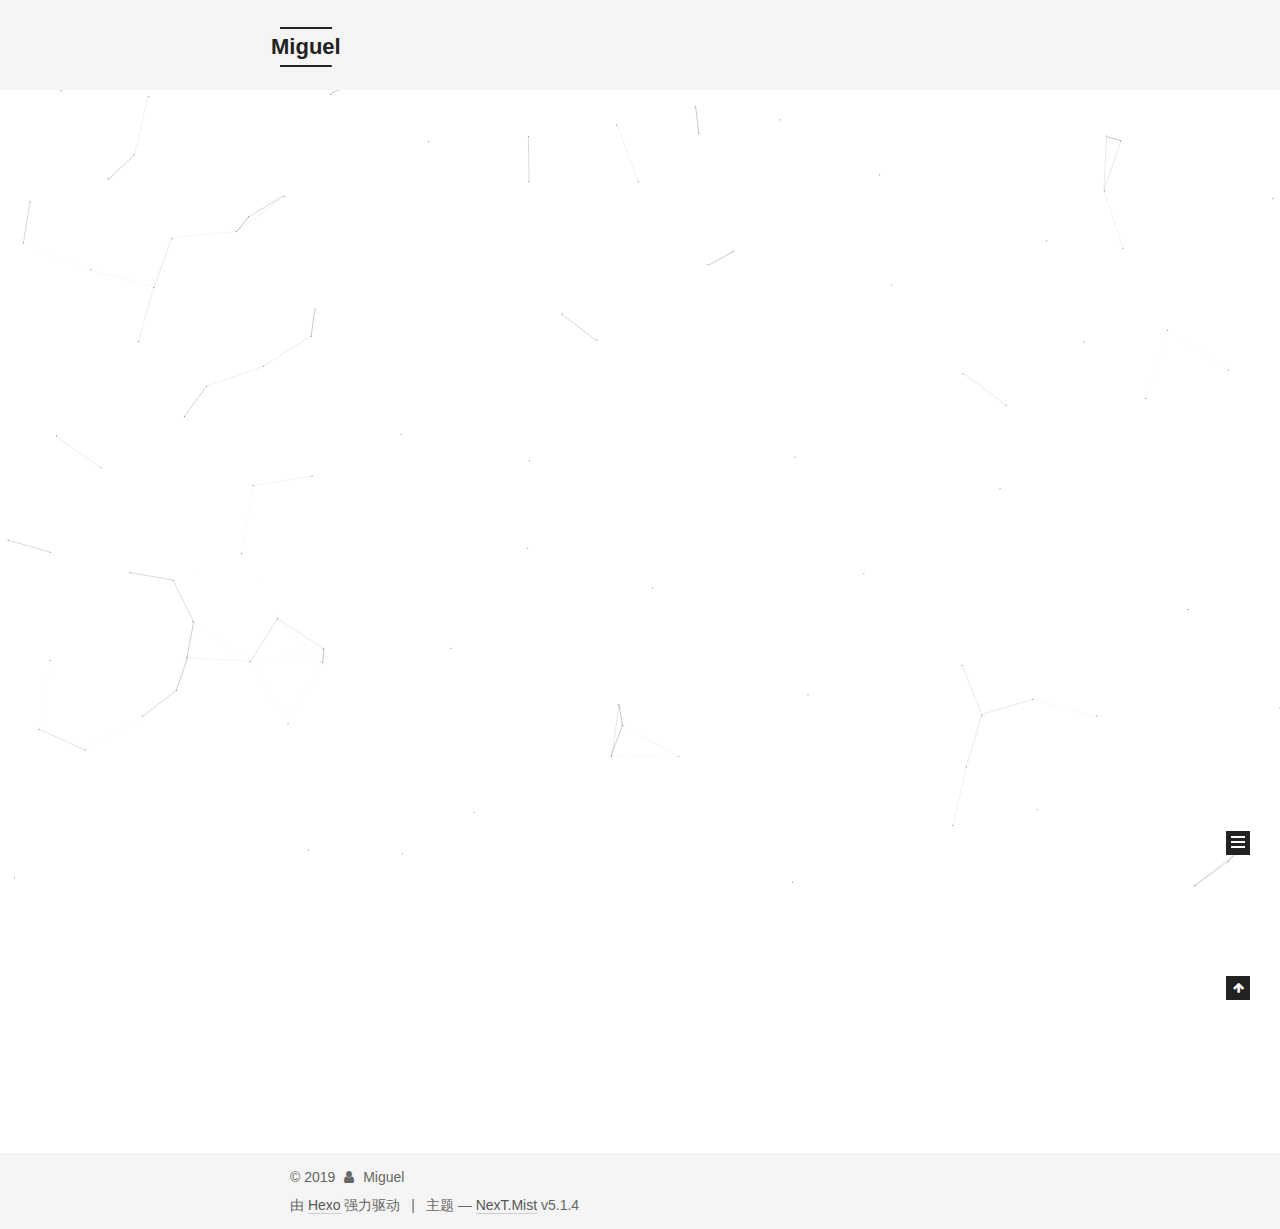
==== commit 54a58968: "Site updated: 2019-02-27 15:01:45" ====
--- a/index.html
+++ b/index.html
@@ -296,6 +296,155 @@
   
   
   <div class="post-block">
+    <link itemprop="mainEntityOfPage" href="https://qinz912.github.io/2019/02/27/照片/">
+
+    <span hidden itemprop="author" itemscope itemtype="http://schema.org/Person">
+      <meta itemprop="name" content="Miguel">
+      <meta itemprop="description" content>
+      <meta itemprop="image" content="/images/avatar.gif">
+    </span>
+
+    <span hidden itemprop="publisher" itemscope itemtype="http://schema.org/Organization">
+      <meta itemprop="name" content="Miguel">
+    </span>
+
+    
+      <header class="post-header">
+
+        
+        
+          <h1 class="post-title" itemprop="name headline">
+                
+                <a class="post-title-link" href="/2019/02/27/照片/" itemprop="url">照片</a></h1>
+        
+
+        <div class="post-meta">
+          <span class="post-time">
+            
+              <span class="post-meta-item-icon">
+                <i class="fa fa-calendar-o"></i>
+              </span>
+              
+                <span class="post-meta-item-text">发表于</span>
+              
+              <time title="创建于" itemprop="dateCreated datePublished" datetime="2019-02-27T14:53:21+08:00">
+                2019-02-27
+              </time>
+            
+
+            
+
+            
+          </span>
+
+          
+
+          
+            
+          
+
+          
+          
+
+          
+
+          
+            <div class="post-wordcount">
+              
+                
+                <span class="post-meta-item-icon">
+                  <i class="fa fa-file-word-o"></i>
+                </span>
+                
+                  <span class="post-meta-item-text">字数统计&#58;</span>
+                
+                <span title="字数统计">
+                  2
+                </span>
+              
+
+              
+
+              
+            </div>
+          
+
+          
+
+        </div>
+      </header>
+    
+
+    
+    
+    
+    <div class="post-body" itemprop="articleBody">
+
+      
+      
+
+      
+        
+          
+          照片
+
+          
+          <!--noindex-->
+          <div class="post-button text-center">
+            <a class="btn" href="/2019/02/27/照片/#more" rel="contents">
+              阅读全文 &raquo;
+            </a>
+          </div>
+          <!--/noindex-->
+        
+      
+    </div>
+	<div>
+      
+	</div>
+    
+    
+    
+
+    
+
+    
+
+    
+
+    <footer class="post-footer">
+      
+
+      
+
+      
+
+      
+      
+        <div class="post-eof"></div>
+      
+    </footer>
+  </div>
+  
+  
+  
+  </article>
+
+
+    
+      
+
+  
+
+  
+  
+  
+
+  <article class="post post-type-normal" itemscope itemtype="http://schema.org/Article">
+  
+  
+  
+  <div class="post-block">
     <link itemprop="mainEntityOfPage" href="https://qinz912.github.io/2019/02/27/hadopon相关/">
 
     <span hidden itemprop="author" itemscope itemtype="http://schema.org/Person">
@@ -652,7 +801,7 @@
               
                 <a href="/archives/">
               
-                  <span class="site-state-item-count">2</span>
+                  <span class="site-state-item-count">3</span>
                   <span class="site-state-item-name">日志</span>
                 </a>
               </div>
@@ -674,7 +823,7 @@
               
               <div class="site-state-item site-state-tags">
                 <a href="/tags/index.html">
-                  <span class="site-state-item-count">1</span>
+                  <span class="site-state-item-count">2</span>
                   <span class="site-state-item-name">标签</span>
                 </a>
               </div>
--- a/css/main.css
+++ b/css/main.css
@@ -1822,7 +1822,7 @@
   width: 4px;
   height: 4px;
   border-radius: 50%;
-  background: #e86e85;
+  background: #4dd7ff;
 }
 .links-of-blogroll {
   font-size: 13px;
